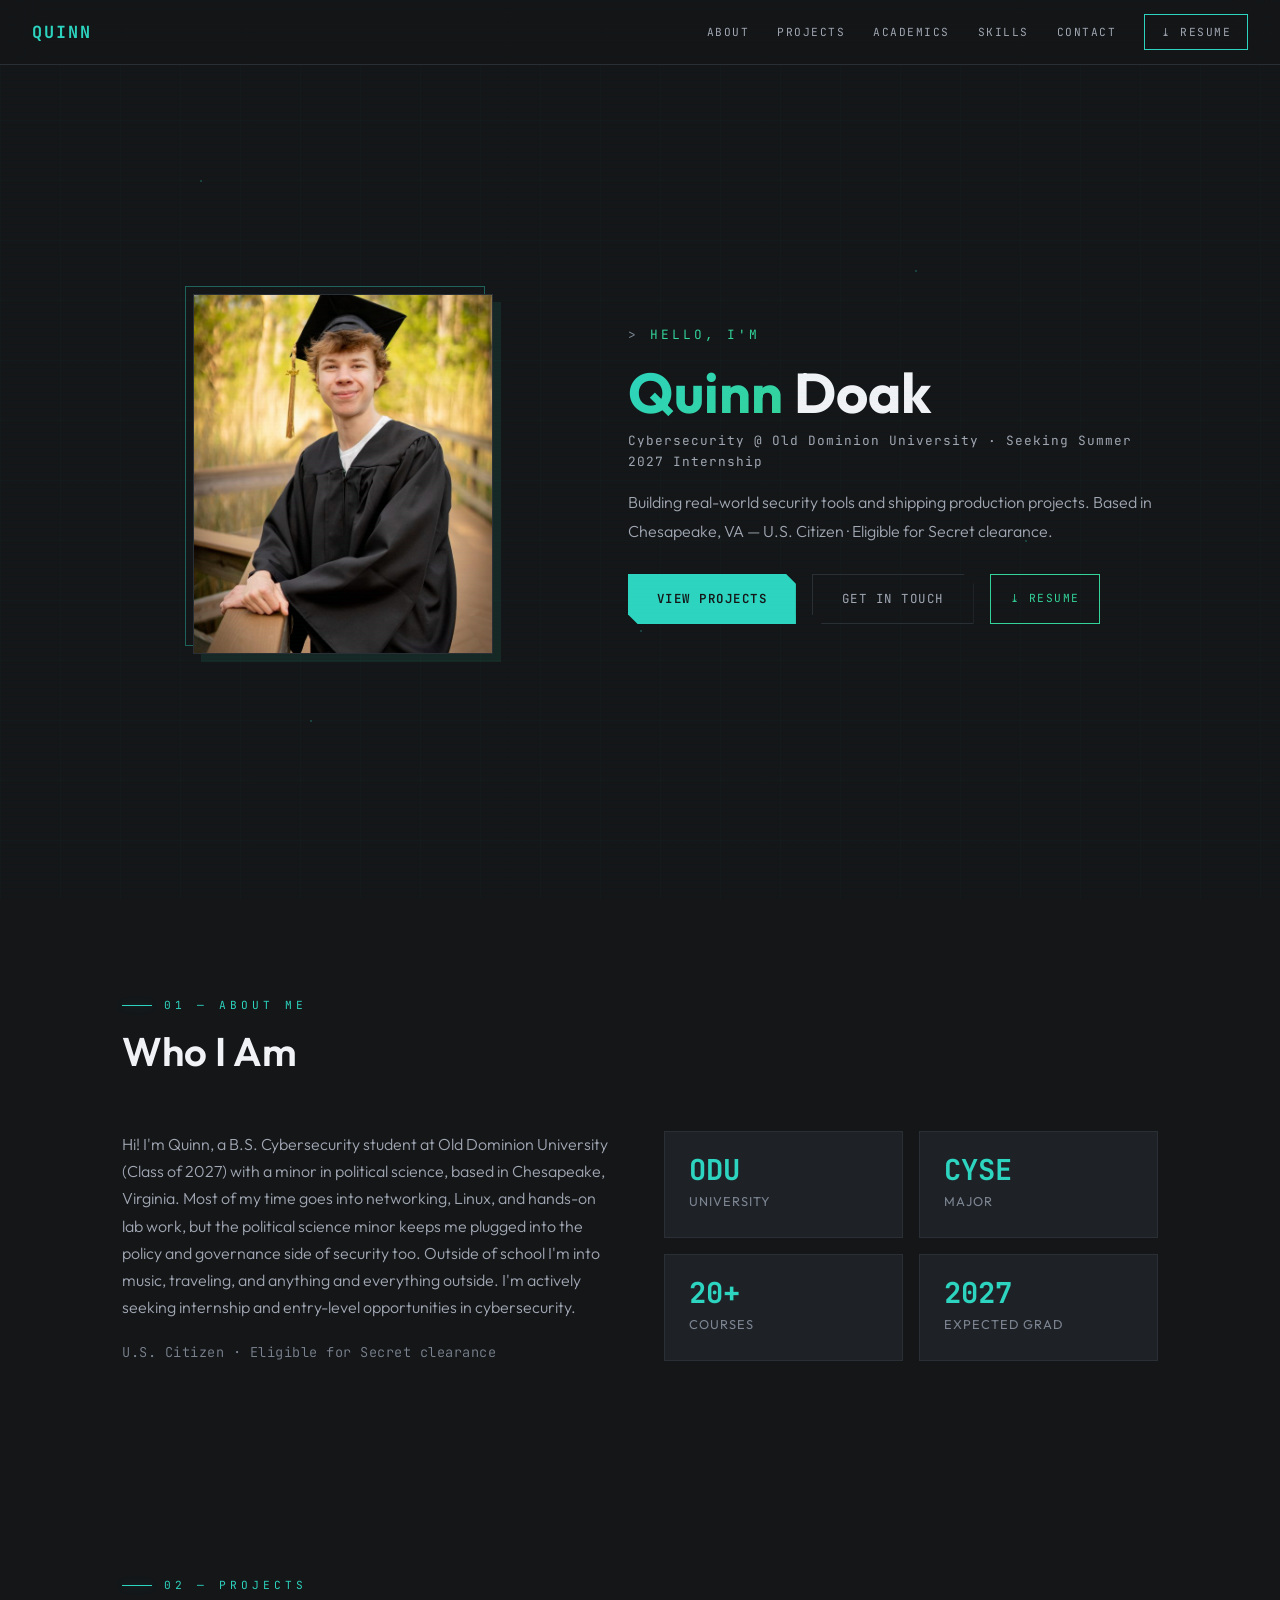
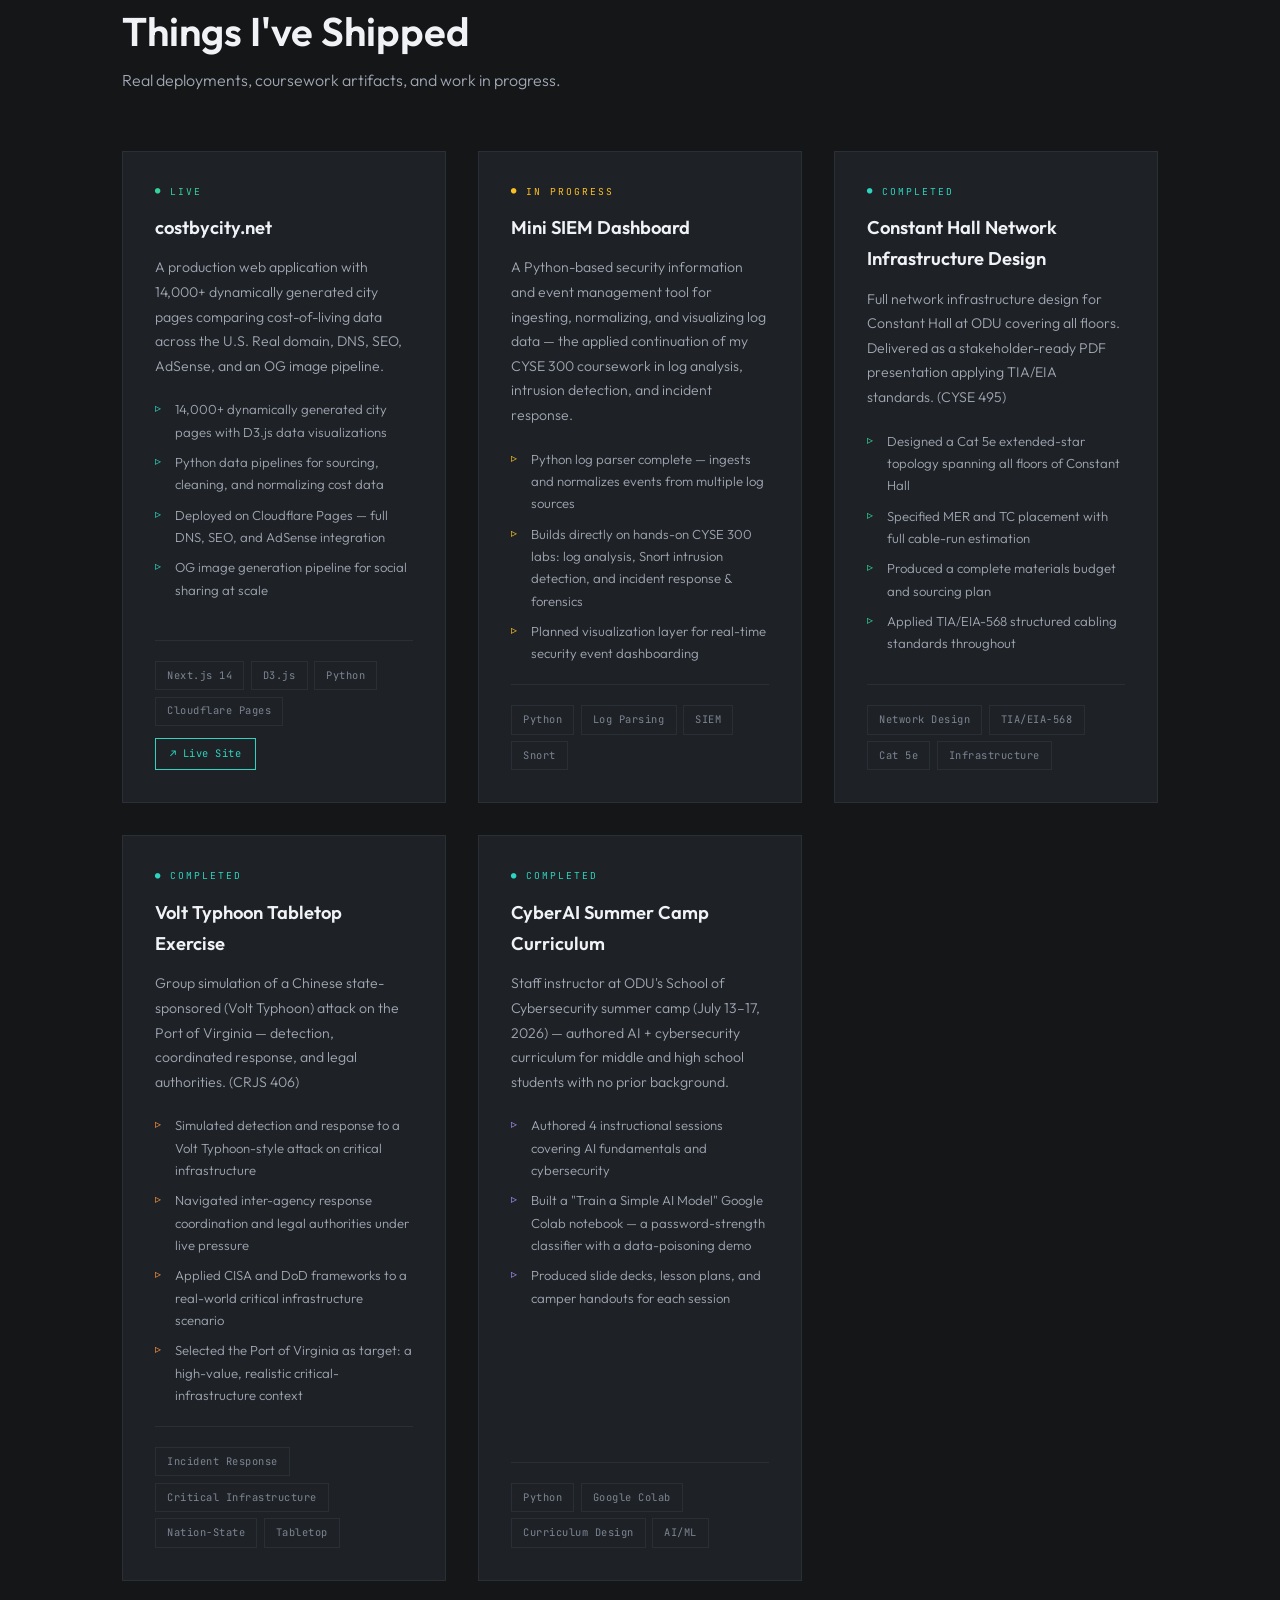
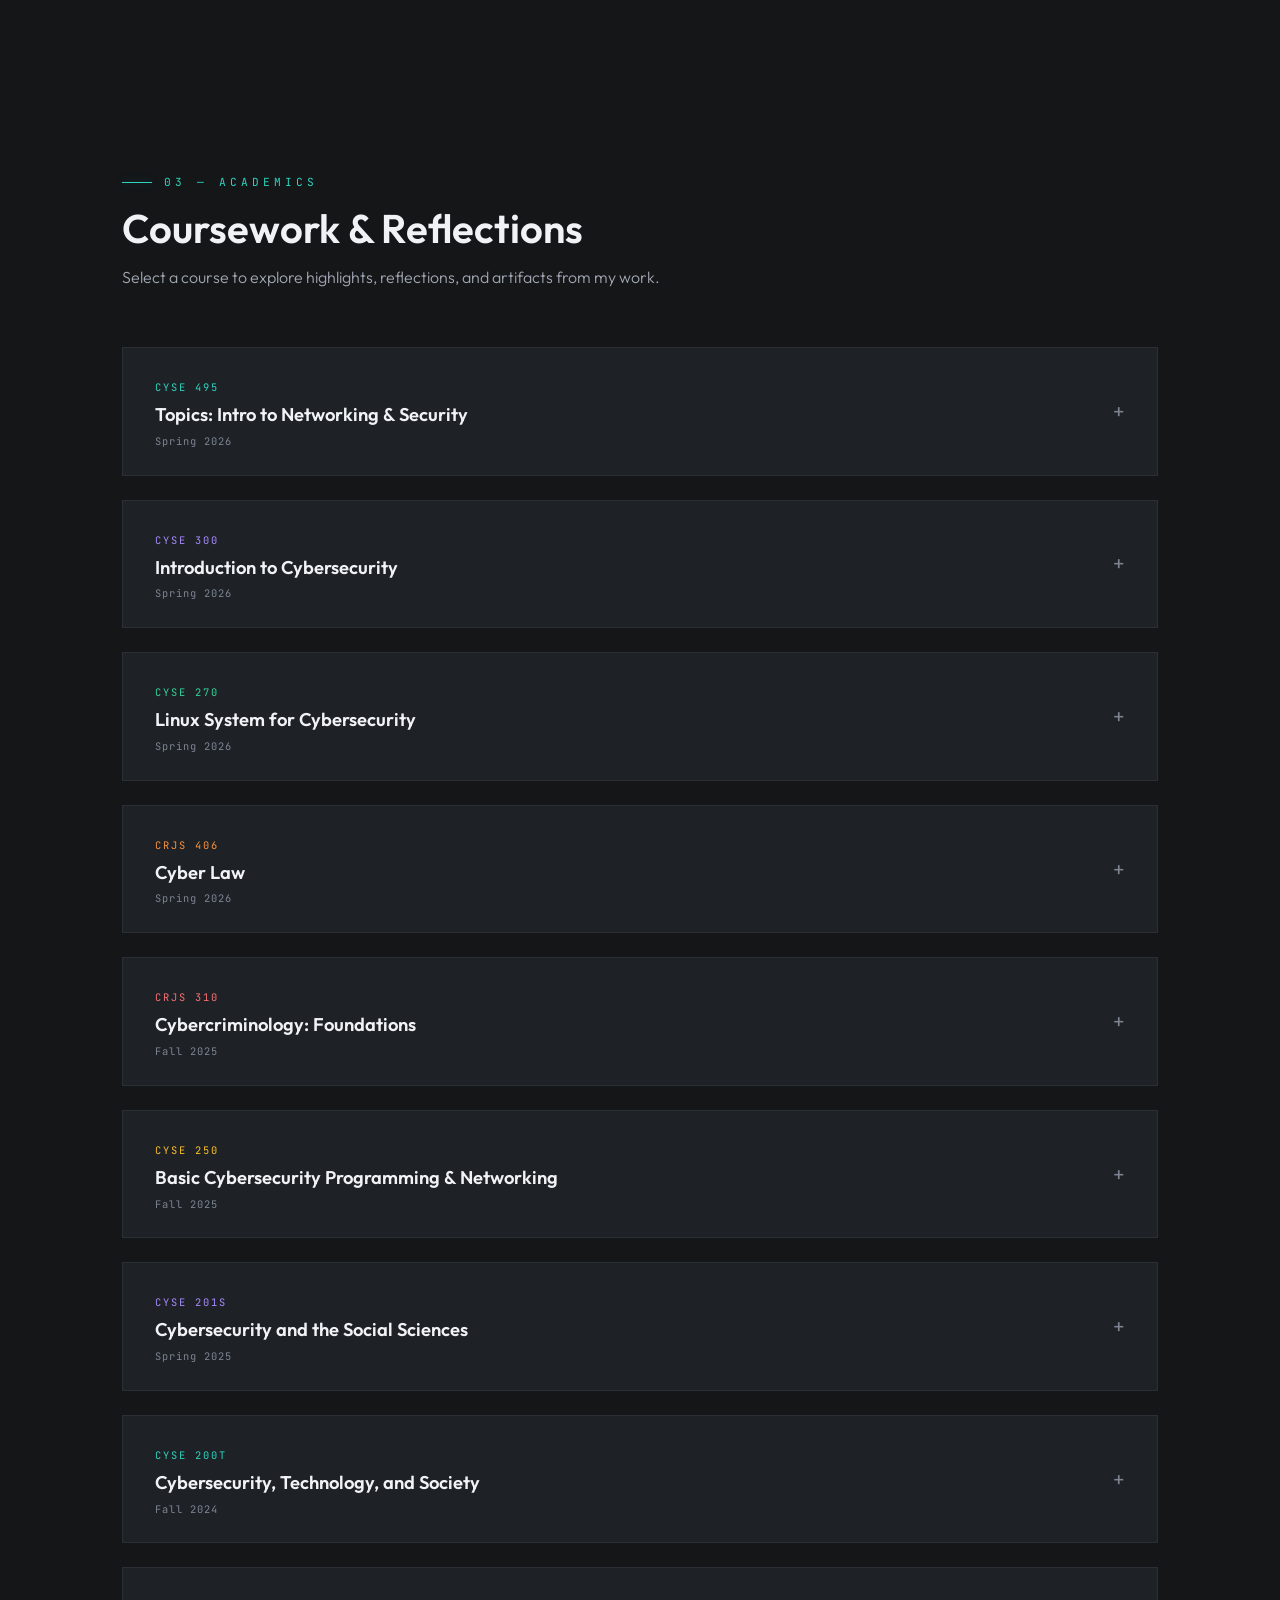
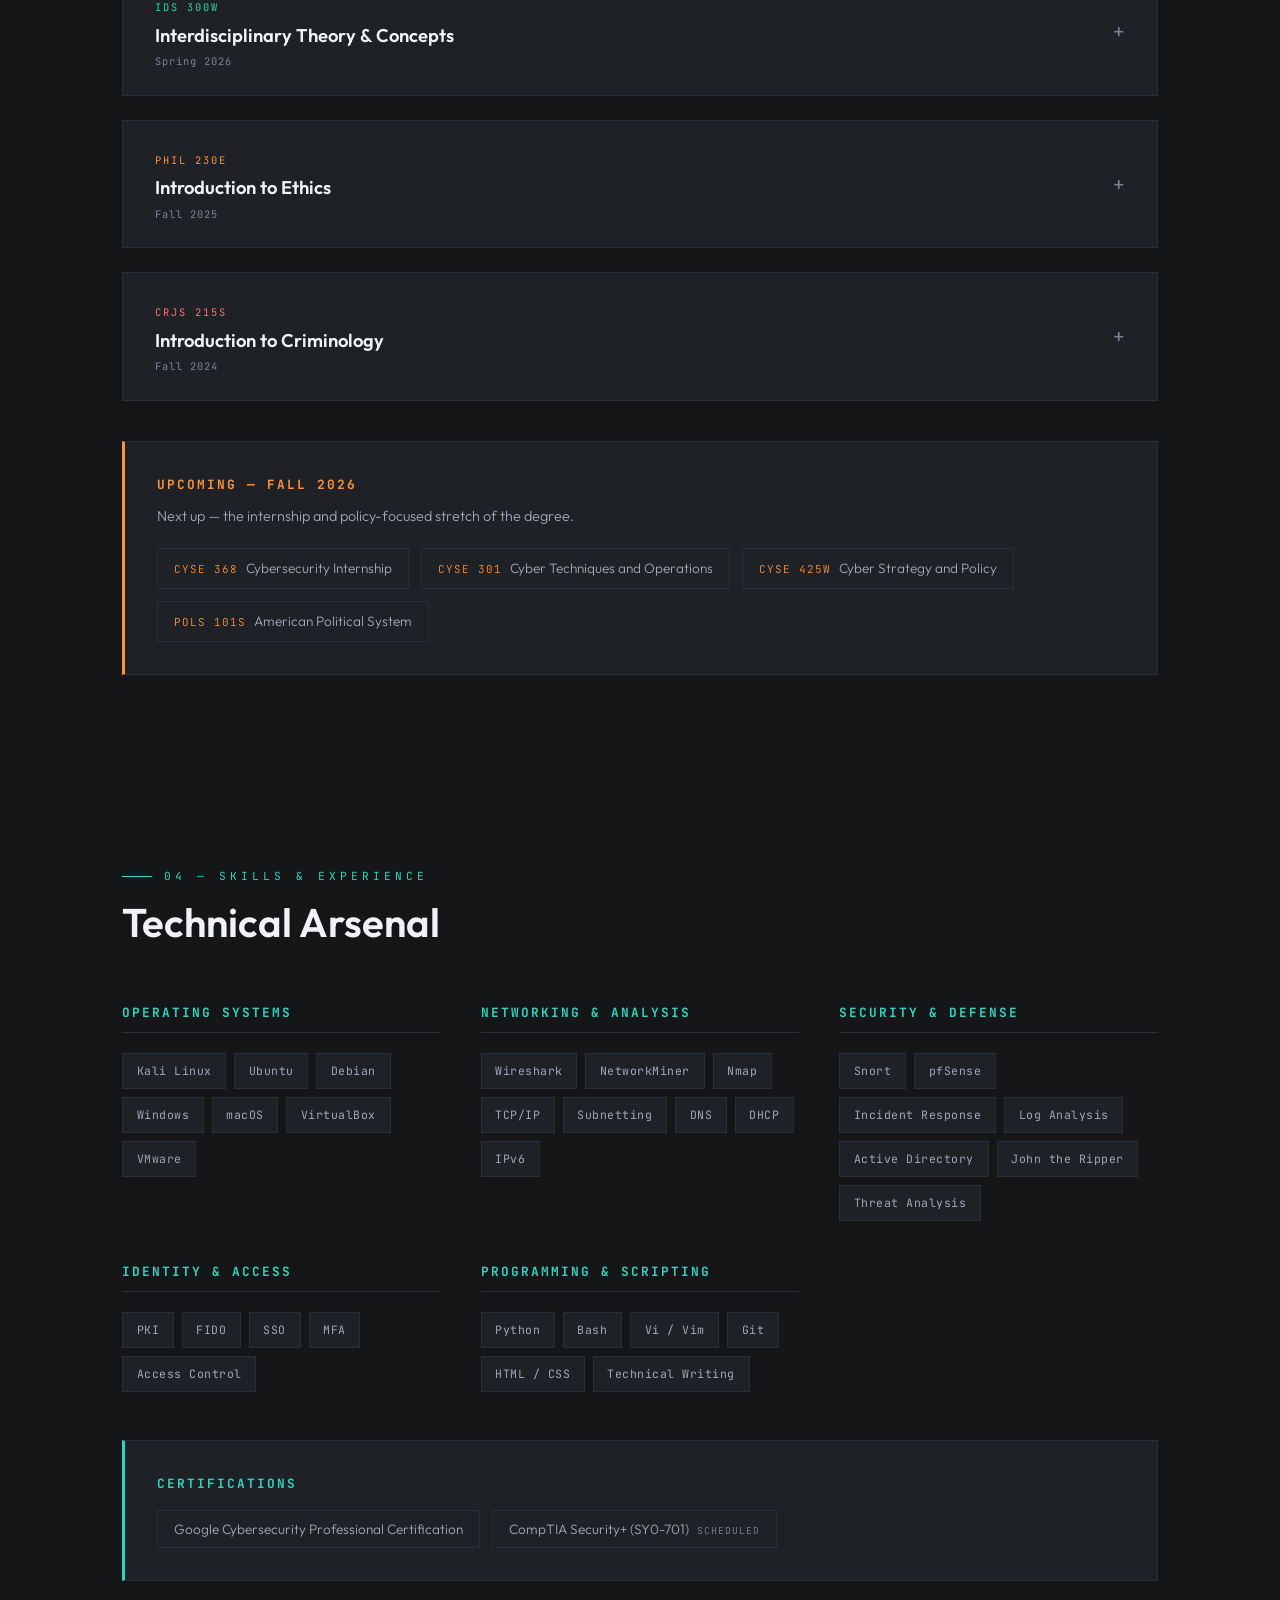
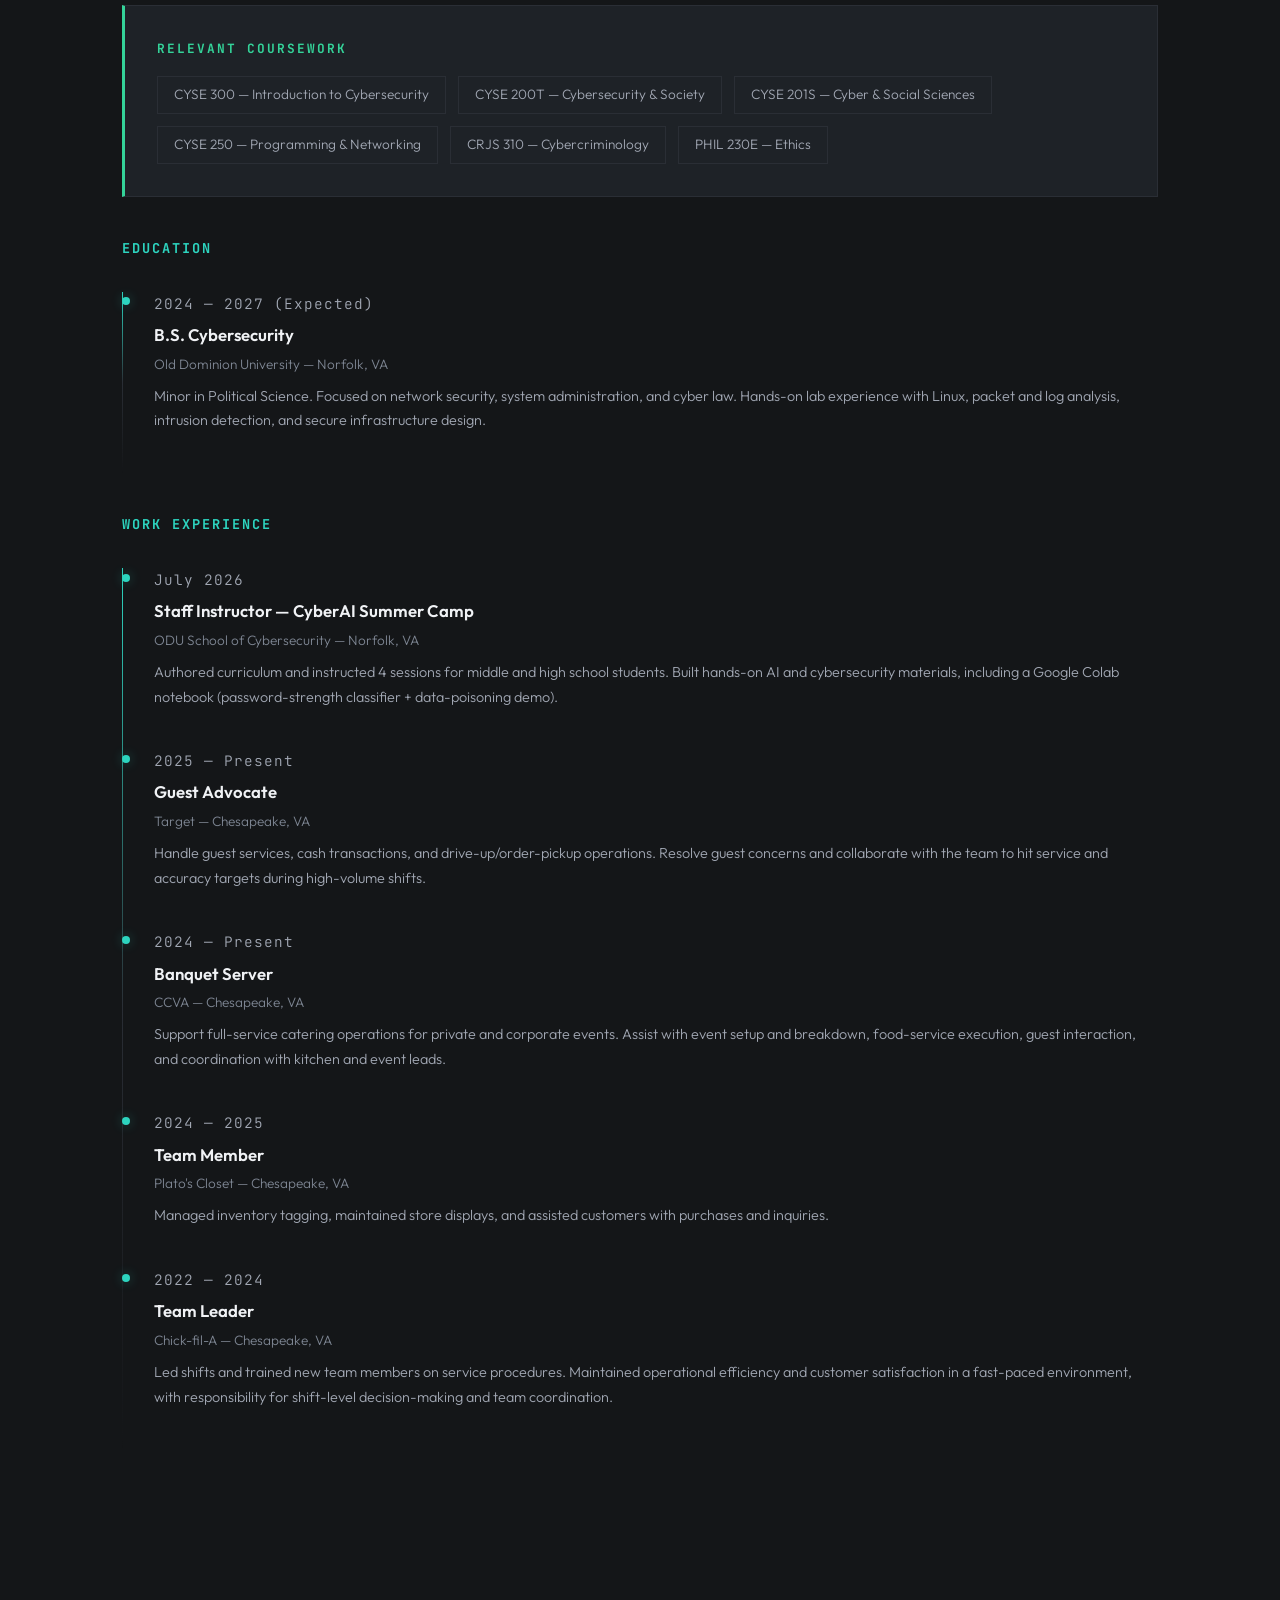
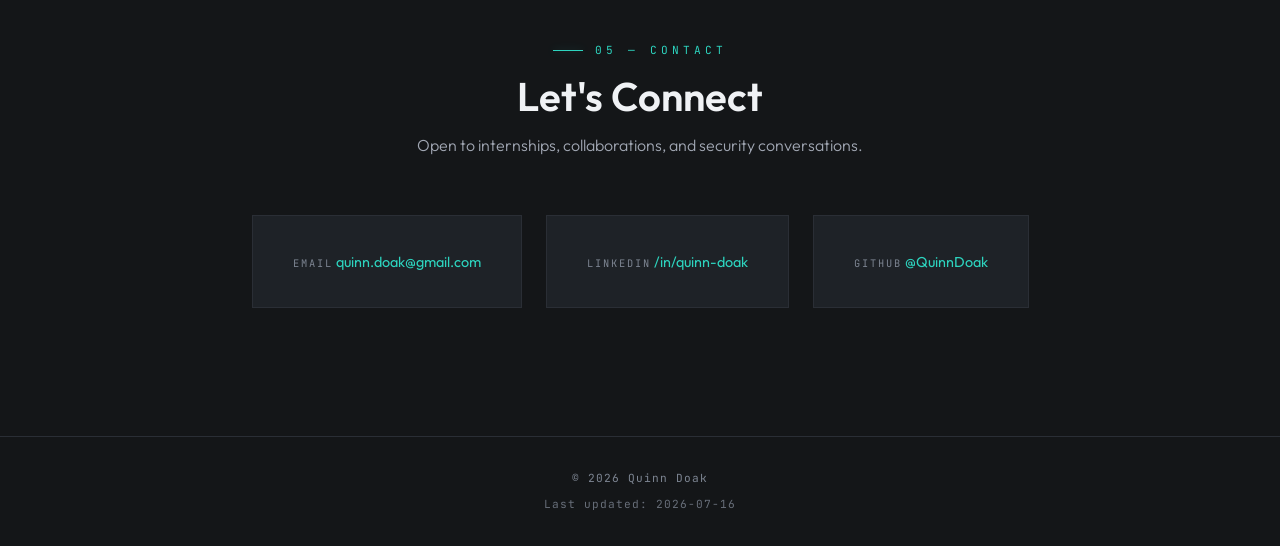
==== index.html @ b2522e1b "Revamp: data-driven restructure, accessibility, content accuracy, SEO Rebuild the single 1,631-line " ====
<!DOCTYPE html>
<html lang="en">
<head>
<meta charset="UTF-8">
<meta name="viewport" content="width=device-width, initial-scale=1.0">
<title>Quinn Doak — Cybersecurity ePortfolio</title>
<meta name="description" content="Quinn Doak — Cybersecurity student at Old Dominion University. Shipping real projects, building security tools. U.S. Citizen, eligible for Secret clearance. Seeking a Summer 2027 internship.">
<meta name="author" content="Quinn Doak">
<meta name="theme-color" content="#141618">
<link rel="canonical" href="https://quinndoak.dev/">

<!-- Open Graph -->
<meta property="og:type" content="website">
<meta property="og:url" content="https://quinndoak.dev/">
<meta property="og:title" content="Quinn Doak — Cybersecurity ePortfolio">
<meta property="og:description" content="Cybersecurity student at Old Dominion University. Shipping real projects, building security tools. Seeking a Summer 2027 internship.">
<meta property="og:image" content="https://quinndoak.dev/og-image.png">
<meta property="og:image:width" content="1200">
<meta property="og:image:height" content="630">
<meta property="og:image:alt" content="Quinn Doak — Cybersecurity @ Old Dominion University">

<!-- Twitter -->
<meta name="twitter:card" content="summary_large_image">
<meta name="twitter:title" content="Quinn Doak — Cybersecurity ePortfolio">
<meta name="twitter:description" content="Cybersecurity student at Old Dominion University. Shipping real projects, building security tools. Seeking a Summer 2027 internship.">
<meta name="twitter:image" content="https://quinndoak.dev/og-image.png">

<!-- Icons -->
<link rel="icon" href="assets/favicon.svg" type="image/svg+xml">
<link rel="icon" href="assets/favicon-32.png" sizes="32x32" type="image/png">
<link rel="apple-touch-icon" href="assets/apple-touch-icon.png">

<!-- Fonts -->
<link rel="preconnect" href="https://fonts.googleapis.com">
<link rel="preconnect" href="https://fonts.gstatic.com" crossorigin>
<link href="https://fonts.googleapis.com/css2?family=JetBrains+Mono:wght@300;400;500;700&family=Outfit:wght@300;400;500;600;700&display=swap" rel="stylesheet">

<link rel="stylesheet" href="assets/css/styles.css">

<script type="application/ld+json">
{
  "@context": "https://schema.org",
  "@type": "Person",
  "name": "Quinn Doak",
  "url": "https://quinndoak.dev/",
  "jobTitle": "Cybersecurity Student",
  "alumniOf": { "@type": "CollegeOrUniversity", "name": "Old Dominion University" },
  "address": { "@type": "PostalAddress", "addressLocality": "Chesapeake", "addressRegion": "VA", "addressCountry": "US" },
  "sameAs": [
    "https://www.linkedin.com/in/quinn-doak-a37681281/",
    "https://github.com/QuinnDoak"
  ],
  "knowsAbout": [
    "Cybersecurity", "Network Security", "Linux", "Incident Response",
    "Log Analysis", "Intrusion Detection", "Packet Analysis", "Cyber Law"
  ]
}
</script>
</head>
<body>

<a class="skip-link" href="#main">Skip to content</a>

<nav>
  <a href="#top" class="nav-logo">QUINN</a>
  <div class="nav-links">
    <a href="#about">About</a>
    <a href="#projects">Projects</a>
    <a href="#academics">Academics</a>
    <a href="#skills">Skills</a>
    <a href="#contact">Contact</a>
    <a href="resume.pdf" class="nav-resume" download>&#x2913; Resume</a>
  </div>
</nav>

<noscript>
  <div class="noscript-banner" id="noscript-fallback">
    <strong>Quinn Doak — Cybersecurity @ Old Dominion University.</strong>
    This site renders its content with JavaScript. With it disabled, you can still
    view my <a href="resume.pdf">résumé (PDF)</a>, email me at
    <a href="mailto:quinn.doak@gmail.com">quinn.doak@gmail.com</a>, or find me on
    <a href="https://www.linkedin.com/in/quinn-doak-a37681281/">LinkedIn</a> and
    <a href="https://github.com/QuinnDoak">GitHub</a>.
  </div>
</noscript>

<main id="main">

  <section class="hero" id="top" aria-label="Introduction">
    <div class="hero-particle"></div>
    <div class="hero-particle"></div>
    <div class="hero-particle"></div>
    <div class="hero-particle"></div>
    <div class="hero-particle"></div>
    <div class="hero-grid" id="hero-grid"></div>
  </section>

  <section id="about">
    <div class="section-header fade-in">
      <p class="section-label">01 — About Me</p>
      <h2 class="section-title">Who I Am</h2>
    </div>
    <div class="about-grid fade-in" id="about-grid"></div>
  </section>

  <section id="projects">
    <div class="section-header fade-in">
      <p class="section-label">02 — Projects</p>
      <h2 class="section-title">Things I've Shipped</h2>
      <p class="section-subtitle">Real deployments, coursework artifacts, and work in progress.</p>
    </div>
    <div class="projects-grid fade-in" id="projects-grid"></div>
  </section>

  <section id="academics">
    <div class="section-header fade-in">
      <p class="section-label">03 — Academics</p>
      <h2 class="section-title">Coursework &amp; Reflections</h2>
      <p class="section-subtitle">Select a course to explore highlights, reflections, and artifacts from my work.</p>
    </div>
    <div class="course-grid fade-in" id="course-grid"></div>
    <div id="upcoming-root"></div>
  </section>

  <section id="skills">
    <div class="section-header fade-in">
      <p class="section-label">04 — Skills &amp; Experience</p>
      <h2 class="section-title">Technical Arsenal</h2>
    </div>
    <div class="skills-container fade-in" id="skills-container"></div>
    <div class="certifications fade-in" id="certs-root"></div>
    <div class="certifications coursework fade-in" id="coursework-root"></div>
    <div class="fade-in" id="experience-root"></div>
  </section>

  <section id="contact" class="contact-section">
    <div class="section-header fade-in" style="text-align: center;">
      <p class="section-label" style="justify-content: center;">05 — Contact</p>
      <h2 class="section-title">Let's Connect</h2>
      <p class="section-subtitle">Open to internships, collaborations, and security conversations.</p>
    </div>
    <div class="contact-grid fade-in" id="contact-grid"></div>
  </section>

</main>

<footer id="site-footer"></footer>

<script src="assets/js/main.js"></script>
</body>
</html>
---- assets/css/styles.css ----
:root {
  --bg-primary: #141618;
  --bg-secondary: #1a1d21;
  --bg-card: #1e2227;
  --border: #2a2e35;
  --border-glow: #2dd4bf22;
  --accent: #2dd4bf;
  --accent-dim: #2dd4bf55;
  --accent-green: #34d399;
  --accent-orange: #fb923c;
  --accent-purple: #a78bfa;
  --accent-red: #f87171;
  --accent-yellow: #fbbf24;
  --text-primary: #f0f2f5;
  --text-secondary: #a1a7b3;
  /* Lightened from #5c6370 (3.00:1, fails AA) to #7d8592 (~4.6:1) for body-text contrast. */
  --text-muted: #7d8592;
}

* { margin: 0; padding: 0; box-sizing: border-box; }

html {
  scroll-behavior: smooth;
  scrollbar-width: thin;
  scrollbar-color: var(--accent-dim) var(--bg-primary);
}

body {
  font-family: 'Outfit', sans-serif;
  background: var(--bg-primary);
  color: var(--text-primary);
  line-height: 1.7;
  overflow-x: hidden;
}

body::before {
  content: '';
  position: fixed;
  inset: 0;
  background: repeating-linear-gradient(0deg, transparent, transparent 2px, rgba(45,212,191,0.006) 2px, rgba(45,212,191,0.006) 4px);
  pointer-events: none;
  z-index: 9999;
}

body::after {
  content: '';
  position: fixed;
  inset: 0;
  background-image:
    linear-gradient(rgba(45,212,191,0.02) 1px, transparent 1px),
    linear-gradient(90deg, rgba(45,212,191,0.02) 1px, transparent 1px);
  background-size: 60px 60px;
  pointer-events: none;
  z-index: -1;
}

/* FOCUS — visible focus ring on every interactive element (never remove) */
:focus-visible {
  outline: 2px solid var(--accent);
  outline-offset: 2px;
}

/* SKIP LINK */
.skip-link {
  position: absolute;
  left: 1rem;
  top: -4rem;
  z-index: 2000;
  padding: 0.75rem 1.25rem;
  background: var(--accent);
  color: var(--bg-primary);
  font-family: 'JetBrains Mono', monospace;
  font-size: 0.72rem;
  letter-spacing: 1.5px;
  text-transform: uppercase;
  text-decoration: none;
  transition: top 0.2s;
}

.skip-link:focus { top: 1rem; }

/* NAV */
nav {
  position: fixed;
  top: 0; left: 0; right: 0;
  z-index: 1000;
  padding: 0.9rem 2rem;
  display: flex;
  justify-content: space-between;
  align-items: center;
  background: rgba(20, 22, 24, 0.9);
  backdrop-filter: blur(20px);
  border-bottom: 1px solid var(--border);
}

.nav-logo {
  font-family: 'JetBrains Mono', monospace;
  font-size: 1.05rem;
  font-weight: 700;
  color: var(--accent);
  letter-spacing: 2px;
  text-decoration: none;
}

.nav-links { display: flex; gap: 1.75rem; align-items: center; }

.nav-links a {
  font-family: 'JetBrains Mono', monospace;
  font-size: 0.7rem;
  letter-spacing: 1.5px;
  text-transform: uppercase;
  color: var(--text-secondary);
  text-decoration: none;
  transition: color 0.3s, text-shadow 0.3s;
  position: relative;
}

.nav-links a:hover,
.nav-links a.active {
  color: var(--accent);
  text-shadow: 0 0 20px var(--accent-dim);
}

.nav-links a::after {
  content: '';
  position: absolute;
  bottom: -4px; left: 0;
  width: 0; height: 1px;
  background: var(--accent);
  transition: width 0.3s;
  box-shadow: 0 0 6px var(--accent-dim);
}

.nav-links a:hover::after,
.nav-links a.active::after { width: 100%; }

.nav-resume {
  font-family: 'JetBrains Mono', monospace;
  font-size: 0.65rem;
  letter-spacing: 1.5px;
  text-transform: uppercase;
  padding: 0.45rem 1rem;
  background: transparent;
  border: 1px solid var(--accent);
  color: var(--accent);
  text-decoration: none;
  transition: all 0.3s;
}

.nav-resume::after { display: none !important; }

.nav-resume:hover {
  background: var(--accent);
  color: var(--bg-primary);
  box-shadow: 0 0 20px var(--accent-dim);
}

.nav-resume.active { color: var(--accent); }

/* HERO */
.hero {
  min-height: 100vh;
  display: flex;
  align-items: center;
  justify-content: center;
  padding: 7rem 2rem 4rem;
  position: relative;
  max-width: 1100px;
  margin: 0 auto;
}

.hero-grid {
  display: grid;
  grid-template-columns: 1fr 1.2fr;
  gap: 4rem;
  align-items: center;
  width: 100%;
}

.hero-photo-col {
  display: flex;
  justify-content: center;
  opacity: 0;
  animation: fadeUp 0.8s ease-out 0.2s forwards;
}

.hero-photo-wrapper {
  position: relative;
  width: 300px;
  height: 360px;
}

.hero-photo-wrapper::before {
  content: '';
  position: absolute;
  top: -8px; left: -8px; right: 8px; bottom: 8px;
  border: 1px solid var(--accent);
  opacity: 0.4;
}

.hero-photo-wrapper::after {
  content: '';
  position: absolute;
  top: 8px; left: 8px; right: -8px; bottom: -8px;
  background: linear-gradient(135deg, var(--accent), var(--accent-green));
  opacity: 0.1;
}

.hero-photo {
  position: relative;
  z-index: 1;
  width: 100%;
  height: 100%;
  object-fit: cover;
  display: block;
  border: 1px solid var(--border);
}

.hero-text-col { opacity: 0; animation: fadeUp 0.8s ease-out 0.4s forwards; }

.hero-greeting {
  font-family: 'JetBrains Mono', monospace;
  font-size: 0.8rem;
  color: var(--accent-green);
  letter-spacing: 3px;
  text-transform: uppercase;
  margin-bottom: 1rem;
}

.hero-greeting::before { content: '> '; color: var(--text-muted); }

.hero-name {
  font-size: clamp(2.2rem, 5vw, 3.5rem);
  font-weight: 700;
  line-height: 1.1;
  margin-bottom: 0.5rem;
}

.hero-name .highlight {
  background: linear-gradient(135deg, var(--accent), var(--accent-green));
  -webkit-background-clip: text;
  -webkit-text-fill-color: transparent;
  background-clip: text;
}

.hero-title {
  font-family: 'JetBrains Mono', monospace;
  font-size: 0.8rem;
  color: var(--text-secondary);
  letter-spacing: 1px;
  margin-bottom: 1rem;
  line-height: 1.6;
}

.hero-bio {
  font-size: 1.0rem;
  color: var(--text-secondary);
  font-weight: 300;
  line-height: 1.8;
  margin-bottom: 1.75rem;
}

.hero-actions { display: flex; gap: 1rem; flex-wrap: wrap; }

.hero-particle {
  position: absolute;
  width: 2px; height: 2px;
  background: var(--accent);
  border-radius: 50%;
  opacity: 0.3;
  animation: float 6s infinite ease-in-out;
}

.hero-particle:nth-child(1) { top: 20%; left: 10%; animation-delay: 0s; }
.hero-particle:nth-child(2) { top: 60%; left: 85%; animation-delay: 1s; }
.hero-particle:nth-child(3) { top: 80%; left: 20%; animation-delay: 2s; }
.hero-particle:nth-child(4) { top: 30%; left: 75%; animation-delay: 3s; }
.hero-particle:nth-child(5) { top: 70%; left: 50%; animation-delay: 4s; }

/* BUTTONS */
.btn {
  font-family: 'JetBrains Mono', monospace;
  font-size: 0.78rem;
  letter-spacing: 1.5px;
  text-transform: uppercase;
  padding: 0.85rem 1.8rem;
  border: none;
  cursor: pointer;
  text-decoration: none;
  transition: all 0.3s;
  display: inline-flex;
  align-items: center;
  gap: 0.5rem;
}

.btn-primary {
  background: var(--accent);
  color: var(--bg-primary);
  font-weight: 600;
  clip-path: polygon(0 0, calc(100% - 10px) 0, 100% 10px, 100% 100%, 10px 100%, 0 calc(100% - 10px));
}

.btn-primary:hover { box-shadow: 0 0 30px var(--accent-dim); transform: translateY(-2px); }

.btn-outline {
  background: transparent;
  color: var(--text-secondary);
  border: 1px solid var(--border);
  clip-path: polygon(0 0, calc(100% - 10px) 0, 100% 10px, 100% 100%, 10px 100%, 0 calc(100% - 10px));
}

.btn-outline:hover { border-color: var(--accent); color: var(--accent); }

.btn-download {
  background: transparent;
  color: var(--accent-green);
  border: 1px solid var(--accent-green);
  font-size: 0.7rem;
  padding: 0.6rem 1.2rem;
}

.btn-download:hover {
  background: var(--accent-green);
  color: var(--bg-primary);
  box-shadow: 0 0 20px rgba(52,211,153,0.3);
}

/* SECTIONS */
section { padding: 6rem 2rem; max-width: 1100px; margin: 0 auto; }
.section-header { margin-bottom: 3.5rem; }

.section-label {
  font-family: 'JetBrains Mono', monospace;
  font-size: 0.7rem;
  letter-spacing: 4px;
  text-transform: uppercase;
  color: var(--accent);
  margin-bottom: 0.75rem;
  display: flex;
  align-items: center;
  gap: 0.75rem;
}

.section-label::before {
  content: '';
  width: 30px; height: 1px;
  background: var(--accent);
  box-shadow: 0 0 8px var(--accent-dim);
}

.section-title {
  font-size: clamp(1.8rem, 4vw, 2.5rem);
  font-weight: 600;
  line-height: 1.2;
}

.section-subtitle {
  color: var(--text-secondary);
  font-weight: 300;
  margin-top: 0.75rem;
  font-size: 1rem;
}

/* ABOUT */
.about-grid { display: grid; grid-template-columns: 1fr 1fr; gap: 3rem; align-items: start; }
.about-text p { color: var(--text-secondary); margin-bottom: 1.25rem; font-weight: 300; }
.about-text p.about-note {
  font-size: 0.85rem;
  color: var(--text-muted);
  font-family: 'JetBrains Mono', monospace;
  letter-spacing: 0.5px;
}
.about-stats { display: grid; grid-template-columns: 1fr 1fr; gap: 1rem; }

.stat-card {
  background: var(--bg-card);
  border: 1px solid var(--border);
  padding: 1.5rem;
  position: relative;
  overflow: hidden;
  transition: border-color 0.3s, transform 0.3s;
}

.stat-card:hover { border-color: var(--accent); transform: translateY(-3px); }

.stat-card::before {
  content: '';
  position: absolute;
  top: 0; left: 0;
  width: 3px; height: 100%;
  background: var(--accent);
  opacity: 0;
  transition: opacity 0.3s;
}

.stat-card:hover::before { opacity: 1; }

.stat-number {
  font-family: 'JetBrains Mono', monospace;
  font-size: 1.8rem;
  font-weight: 700;
  color: var(--accent);
  line-height: 1;
  margin-bottom: 0.4rem;
}

.stat-label { font-size: 0.8rem; color: var(--text-muted); text-transform: uppercase; letter-spacing: 1px; }

/* PROJECTS */
.projects-grid {
  display: grid;
  grid-template-columns: repeat(auto-fit, minmax(320px, 1fr));
  gap: 2rem;
}

.project-card {
  background: var(--bg-card);
  border: 1px solid var(--border);
  padding: 2rem;
  position: relative;
  overflow: hidden;
  transition: all 0.4s;
  display: flex;
  flex-direction: column;
}

.project-card:hover {
  border-color: var(--accent);
  box-shadow: 0 8px 25px rgba(0,0,0,0.3), 0 0 15px var(--border-glow);
  transform: translateY(-3px);
}

.project-card::before {
  content: '';
  position: absolute;
  top: 0; left: 0;
  width: 100%; height: 3px;
  background: var(--accent);
  opacity: 0;
  transition: opacity 0.3s;
}

.project-card:hover::before { opacity: 1; }

.project-card.accent-green::before { background: var(--accent-green); }
.project-card.accent-orange::before { background: var(--accent-orange); }
.project-card.accent-purple::before { background: var(--accent-purple); }
.project-card.accent-yellow::before { background: var(--accent-yellow); }

.project-card:hover.accent-green { border-color: var(--accent-green); }
.project-card:hover.accent-orange { border-color: var(--accent-orange); }
.project-card:hover.accent-purple { border-color: var(--accent-purple); }
.project-card:hover.accent-yellow { border-color: var(--accent-yellow); }

.project-status {
  font-family: 'JetBrains Mono', monospace;
  font-size: 0.6rem;
  letter-spacing: 2px;
  text-transform: uppercase;
  margin-bottom: 0.75rem;
  display: flex;
  align-items: center;
  gap: 0.5rem;
}

.project-status::before { content: '●'; font-size: 0.55rem; }

.project-status.live { color: var(--accent-green); }
.project-status.completed { color: var(--accent); }
.project-status.wip { color: var(--accent-yellow); }
.project-status.upcoming { color: var(--accent-orange); }

.project-name {
  font-size: 1.15rem;
  font-weight: 600;
  margin-bottom: 0.75rem;
}

.project-desc {
  color: var(--text-secondary);
  font-size: 0.88rem;
  font-weight: 300;
  line-height: 1.75;
  margin-bottom: 1.25rem;
}

.project-highlights {
  list-style: none;
  display: flex;
  flex-direction: column;
  gap: 0.5rem;
  margin-bottom: 1.25rem;
  flex: 1;
}

.project-highlights li {
  font-size: 0.82rem;
  color: var(--text-secondary);
  padding-left: 1.25rem;
  position: relative;
  font-weight: 300;
}

.project-highlights li::before {
  content: '\25B9';
  position: absolute;
  left: 0;
  color: var(--accent);
  font-size: 0.75rem;
}

.project-card.accent-green .project-highlights li::before { color: var(--accent-green); }
.project-card.accent-orange .project-highlights li::before { color: var(--accent-orange); }
.project-card.accent-purple .project-highlights li::before { color: var(--accent-purple); }
.project-card.accent-yellow .project-highlights li::before { color: var(--accent-yellow); }

.project-footer {
  display: flex;
  align-items: center;
  justify-content: space-between;
  flex-wrap: wrap;
  gap: 0.75rem;
  margin-top: auto;
  padding-top: 1.25rem;
  border-top: 1px solid var(--border);
}

.project-stack { display: flex; flex-wrap: wrap; gap: 0.4rem; }

.project-link {
  display: inline-flex;
  align-items: center;
  gap: 0.4rem;
  font-family: 'JetBrains Mono', monospace;
  font-size: 0.65rem;
  letter-spacing: 0.5px;
  padding: 0.4rem 0.85rem;
  background: transparent;
  border: 1px solid var(--accent);
  color: var(--accent);
  text-decoration: none;
  transition: all 0.3s;
  white-space: nowrap;
}

.project-link:hover {
  background: var(--accent);
  color: var(--bg-primary);
  box-shadow: 0 0 15px var(--accent-dim);
}

/* ACADEMICS */
.course-grid { display: flex; flex-direction: column; gap: 1.5rem; }

.course-card {
  background: var(--bg-card);
  border: 1px solid var(--border);
  overflow: hidden;
  transition: border-color 0.4s, box-shadow 0.4s;
  position: relative;
}

.course-card:hover {
  border-color: var(--accent);
  box-shadow: 0 8px 25px rgba(0,0,0,0.3), 0 0 15px var(--border-glow);
}

.course-card::before {
  content: '';
  position: absolute;
  top: 0; left: 0;
  width: 4px; height: 100%;
  background: var(--accent);
  opacity: 0;
  transition: opacity 0.3s;
}

.course-card:hover::before, .course-card.open::before { opacity: 1; }

.course-card.accent-green::before { background: var(--accent-green); }
.course-card.accent-orange::before { background: var(--accent-orange); }
.course-card.accent-purple::before { background: var(--accent-purple); }
.course-card.accent-red::before { background: var(--accent-red); }
.course-card.accent-yellow::before { background: var(--accent-yellow); }

.course-heading { margin: 0; font-size: inherit; font-weight: inherit; }

/* Accordion trigger is a real button */
.course-header {
  width: 100%;
  background: none;
  border: none;
  color: inherit;
  font: inherit;
  text-align: left;
  cursor: pointer;
  display: flex;
  align-items: center;
  justify-content: space-between;
  padding: 1.5rem 2rem;
  gap: 1.5rem;
}

.course-header-left { display: flex; align-items: center; gap: 1.25rem; flex: 1; }
.course-info { flex: 1; }

.course-code {
  font-family: 'JetBrains Mono', monospace;
  font-size: 0.65rem;
  letter-spacing: 2px;
  text-transform: uppercase;
  color: var(--accent);
  margin-bottom: 0.2rem;
}

.course-card.accent-green .course-code { color: var(--accent-green); }
.course-card.accent-orange .course-code { color: var(--accent-orange); }
.course-card.accent-purple .course-code { color: var(--accent-purple); }
.course-card.accent-red .course-code { color: var(--accent-red); }
.course-card.accent-yellow .course-code { color: var(--accent-yellow); }

.course-name { font-size: 1.15rem; font-weight: 600; display: block; }

.course-semester {
  font-family: 'JetBrains Mono', monospace;
  font-size: 0.65rem;
  color: var(--text-muted);
  letter-spacing: 1px;
  margin-top: 0.15rem;
  display: block;
}

.course-toggle {
  font-family: 'JetBrains Mono', monospace;
  font-size: 1.2rem;
  color: var(--text-muted);
  transition: transform 0.3s, color 0.3s;
  flex-shrink: 0;
}

.course-card.open .course-toggle { transform: rotate(45deg); color: var(--accent); }

.course-body {
  max-height: 0;
  overflow: hidden;
  visibility: hidden;
  transition: max-height 0.5s ease-out, padding 0.5s ease-out, visibility 0.5s;
  padding: 0 2rem;
}

.course-card.open .course-body { max-height: 1600px; visibility: visible; padding: 0 2rem 2rem; }

.course-desc {
  color: var(--text-secondary);
  font-size: 0.9rem;
  font-weight: 300;
  line-height: 1.7;
  margin-bottom: 1.25rem;
  padding-top: 0.75rem;
  border-top: 1px solid var(--border);
}

.course-highlights {
  list-style: none;
  display: flex;
  flex-direction: column;
  gap: 0.6rem;
  margin-bottom: 1.25rem;
}

.course-highlights li {
  font-size: 0.85rem;
  color: var(--text-secondary);
  padding-left: 1.25rem;
  position: relative;
  font-weight: 300;
}

.course-highlights li::before {
  content: '\25B9';
  position: absolute;
  left: 0;
  color: var(--accent);
  font-size: 0.75rem;
}

.course-card.accent-green .course-highlights li::before { color: var(--accent-green); }
.course-card.accent-orange .course-highlights li::before { color: var(--accent-orange); }
.course-card.accent-purple .course-highlights li::before { color: var(--accent-purple); }
.course-card.accent-red .course-highlights li::before { color: var(--accent-red); }
.course-card.accent-yellow .course-highlights li::before { color: var(--accent-yellow); }

.course-tags { display: flex; flex-wrap: wrap; gap: 0.5rem; }

.tag {
  font-family: 'JetBrains Mono', monospace;
  font-size: 0.65rem;
  padding: 0.3rem 0.7rem;
  border: 1px solid var(--border);
  color: var(--text-muted);
  letter-spacing: 0.5px;
  transition: all 0.3s;
}

.course-card:hover .tag, .course-card.open .tag {
  border-color: var(--accent-dim);
  color: var(--accent);
}

/* UPCOMING COURSES */
.upcoming-block {
  margin-top: 2.5rem;
  padding: 2rem;
  background: var(--bg-card);
  border: 1px solid var(--border);
  border-left: 3px solid var(--accent-orange);
}

.upcoming-block h3 {
  font-family: 'JetBrains Mono', monospace;
  font-size: 0.8rem;
  letter-spacing: 2px;
  text-transform: uppercase;
  color: var(--accent-orange);
  margin-bottom: 0.5rem;
}

.upcoming-note {
  color: var(--text-secondary);
  font-size: 0.9rem;
  font-weight: 300;
  margin-bottom: 1.25rem;
}

.upcoming-list { list-style: none; display: flex; flex-wrap: wrap; gap: 0.75rem; }

.upcoming-list li {
  font-size: 0.85rem;
  color: var(--text-secondary);
  padding: 0.5rem 1rem;
  border: 1px solid var(--border);
  font-weight: 300;
}

.upcoming-list li .u-code {
  font-family: 'JetBrains Mono', monospace;
  font-size: 0.68rem;
  color: var(--accent-orange);
  letter-spacing: 1px;
  margin-right: 0.5rem;
}

/* SKILLS */
.skills-container {
  display: grid;
  grid-template-columns: repeat(auto-fit, minmax(260px, 1fr));
  gap: 2.5rem;
}

.skill-category h3 {
  font-family: 'JetBrains Mono', monospace;
  font-size: 0.8rem;
  letter-spacing: 2px;
  text-transform: uppercase;
  color: var(--accent);
  margin-bottom: 1.25rem;
  padding-bottom: 0.5rem;
  border-bottom: 1px solid var(--border);
}

.skill-chips {
  display: flex;
  flex-wrap: wrap;
  gap: 0.5rem;
}

.skill-chip {
  font-family: 'JetBrains Mono', monospace;
  font-size: 0.72rem;
  letter-spacing: 0.5px;
  padding: 0.45rem 0.85rem;
  border: 1px solid var(--border);
  color: var(--text-secondary);
  background: var(--bg-card);
  transition: border-color 0.3s, color 0.3s, background 0.3s, transform 0.3s;
}

.skill-chip:hover {
  border-color: var(--accent);
  color: var(--accent);
  background: rgba(45,212,191,0.05);
  transform: translateY(-1px);
}

.certifications {
  margin-top: 3rem;
  padding: 2rem;
  background: var(--bg-card);
  border: 1px solid var(--border);
  border-left: 3px solid var(--accent);
}

.certifications.coursework { margin-top: 1.5rem; border-left-color: var(--accent-green); }

.certifications h3 {
  font-family: 'JetBrains Mono', monospace;
  font-size: 0.8rem;
  letter-spacing: 2px;
  text-transform: uppercase;
  color: var(--accent);
  margin-bottom: 1rem;
}

.certifications.coursework h3 { color: var(--accent-green); }

.cert-list { list-style: none; display: flex; flex-wrap: wrap; gap: 0.75rem; }

.cert-list li {
  font-size: 0.85rem;
  color: var(--text-secondary);
  padding: 0.4rem 1rem;
  border: 1px solid var(--border);
  font-weight: 300;
}

.cert-list li .cert-status {
  font-family: 'JetBrains Mono', monospace;
  font-size: 0.6rem;
  letter-spacing: 1px;
  text-transform: uppercase;
  color: var(--text-muted);
  margin-left: 0.5rem;
}

/* TIMELINE */
.subhead {
  color: var(--accent);
  margin-top: 2.5rem;
  margin-bottom: 1rem;
  font-family: 'JetBrains Mono', monospace;
  font-size: 0.85rem;
  letter-spacing: 2px;
  text-transform: uppercase;
  font-weight: 700;
}

.timeline { position: relative; padding-left: 2rem; margin-top: 2rem; }

.timeline::before {
  content: '';
  position: absolute;
  left: 0; top: 0; bottom: 0;
  width: 1px;
  background: linear-gradient(180deg, var(--accent), var(--border), transparent);
}

.timeline-item { position: relative; padding-bottom: 2.5rem; }

.timeline-item::before {
  content: '';
  position: absolute;
  left: -2rem; top: 0.35rem;
  width: 8px; height: 8px;
  background: var(--accent);
  border-radius: 50%;
  box-shadow: 0 0 12px var(--accent-dim);
}

.timeline-date {
  font-family: 'JetBrains Mono', monospace;
  font-size: 0.7rem;
  color: var(--accent);
  letter-spacing: 1px;
  margin-bottom: 0.3rem;
}

.timeline-item h4 { font-size: 1.05rem; font-weight: 600; margin-bottom: 0.2rem; }
.timeline-item .org { font-size: 0.85rem; color: var(--text-muted); margin-bottom: 0.5rem; }
.timeline-item p { color: var(--text-secondary); font-size: 0.9rem; font-weight: 300; }

/* CONTACT */
.contact-section { text-align: center; padding: 6rem 2rem 8rem; }

.contact-grid {
  display: flex;
  justify-content: center;
  gap: 1.5rem;
  flex-wrap: wrap;
  margin-top: 2.5rem;
}

.contact-card {
  background: var(--bg-card);
  border: 1px solid var(--border);
  padding: 2rem 2.5rem;
  text-decoration: none;
  color: var(--text-primary);
  transition: all 0.3s;
  min-width: 200px;
  text-align: center;
}

.contact-card:hover {
  border-color: var(--accent);
  transform: translateY(-3px);
  box-shadow: 0 10px 30px rgba(0,0,0,0.3);
}

.contact-card .label {
  font-family: 'JetBrains Mono', monospace;
  font-size: 0.65rem;
  text-transform: uppercase;
  letter-spacing: 2px;
  color: var(--text-muted);
  margin-bottom: 0.3rem;
}

.contact-card .value { font-size: 0.9rem; color: var(--accent); }

footer {
  text-align: center;
  padding: 2rem;
  border-top: 1px solid var(--border);
  font-family: 'JetBrains Mono', monospace;
  font-size: 0.7rem;
  color: var(--text-muted);
  letter-spacing: 1px;
}

footer .last-updated { display: block; margin-top: 0.4rem; opacity: 0.8; }

/* NOSCRIPT */
.noscript-banner {
  max-width: 700px;
  margin: 7rem auto 2rem;
  padding: 1.5rem 2rem;
  background: var(--bg-card);
  border: 1px solid var(--border);
  border-left: 3px solid var(--accent-orange);
  color: var(--text-secondary);
  font-weight: 300;
}

.noscript-banner a { color: var(--accent); }

/* ANIMATIONS */
@keyframes fadeUp {
  from { opacity: 0; transform: translateY(20px); }
  to { opacity: 1; transform: translateY(0); }
}

@keyframes float {
  0%, 100% { transform: translateY(0) scale(1); opacity: 0.3; }
  50% { transform: translateY(-20px) scale(1.5); opacity: 0.6; }
}

.fade-in {
  opacity: 0;
  transform: translateY(30px);
  transition: opacity 0.6s ease-out, transform 0.6s ease-out;
}

.fade-in.visible { opacity: 1; transform: translateY(0); }

/* RESPONSIVE */
@media (max-width: 768px) {
  .hero-grid { grid-template-columns: 1fr; gap: 2.5rem; text-align: center; }
  .hero-photo-wrapper { width: 220px; height: 270px; margin: 0 auto; }
  .hero-photo-col { order: -1; }
  .hero-actions { justify-content: center; }
  .about-grid { grid-template-columns: 1fr; }
  .skills-container { grid-template-columns: 1fr; }
  .projects-grid { grid-template-columns: 1fr; }
  .nav-links { gap: 1rem; }
  .nav-links a { font-size: 0.6rem; }
  section { padding: 4rem 1.25rem; }
  .course-header { padding: 1.25rem; }
  .course-card.open .course-body { padding: 0 1.25rem 1.5rem; }
}

@media (max-width: 480px) {
  .nav-links a:not(.nav-resume) { display: none; }
}

/* REDUCED MOTION */
@media (prefers-reduced-motion: reduce) {
  html { scroll-behavior: auto; }
  *, *::before, *::after {
    animation-duration: 0.001ms !important;
    animation-iteration-count: 1 !important;
    transition-duration: 0.001ms !important;
  }
  .fade-in { opacity: 1 !important; transform: none !important; }
  .hero-photo-col, .hero-text-col { opacity: 1 !important; animation: none !important; }
  .hero-particle { animation: none !important; opacity: 0.3 !important; }
}
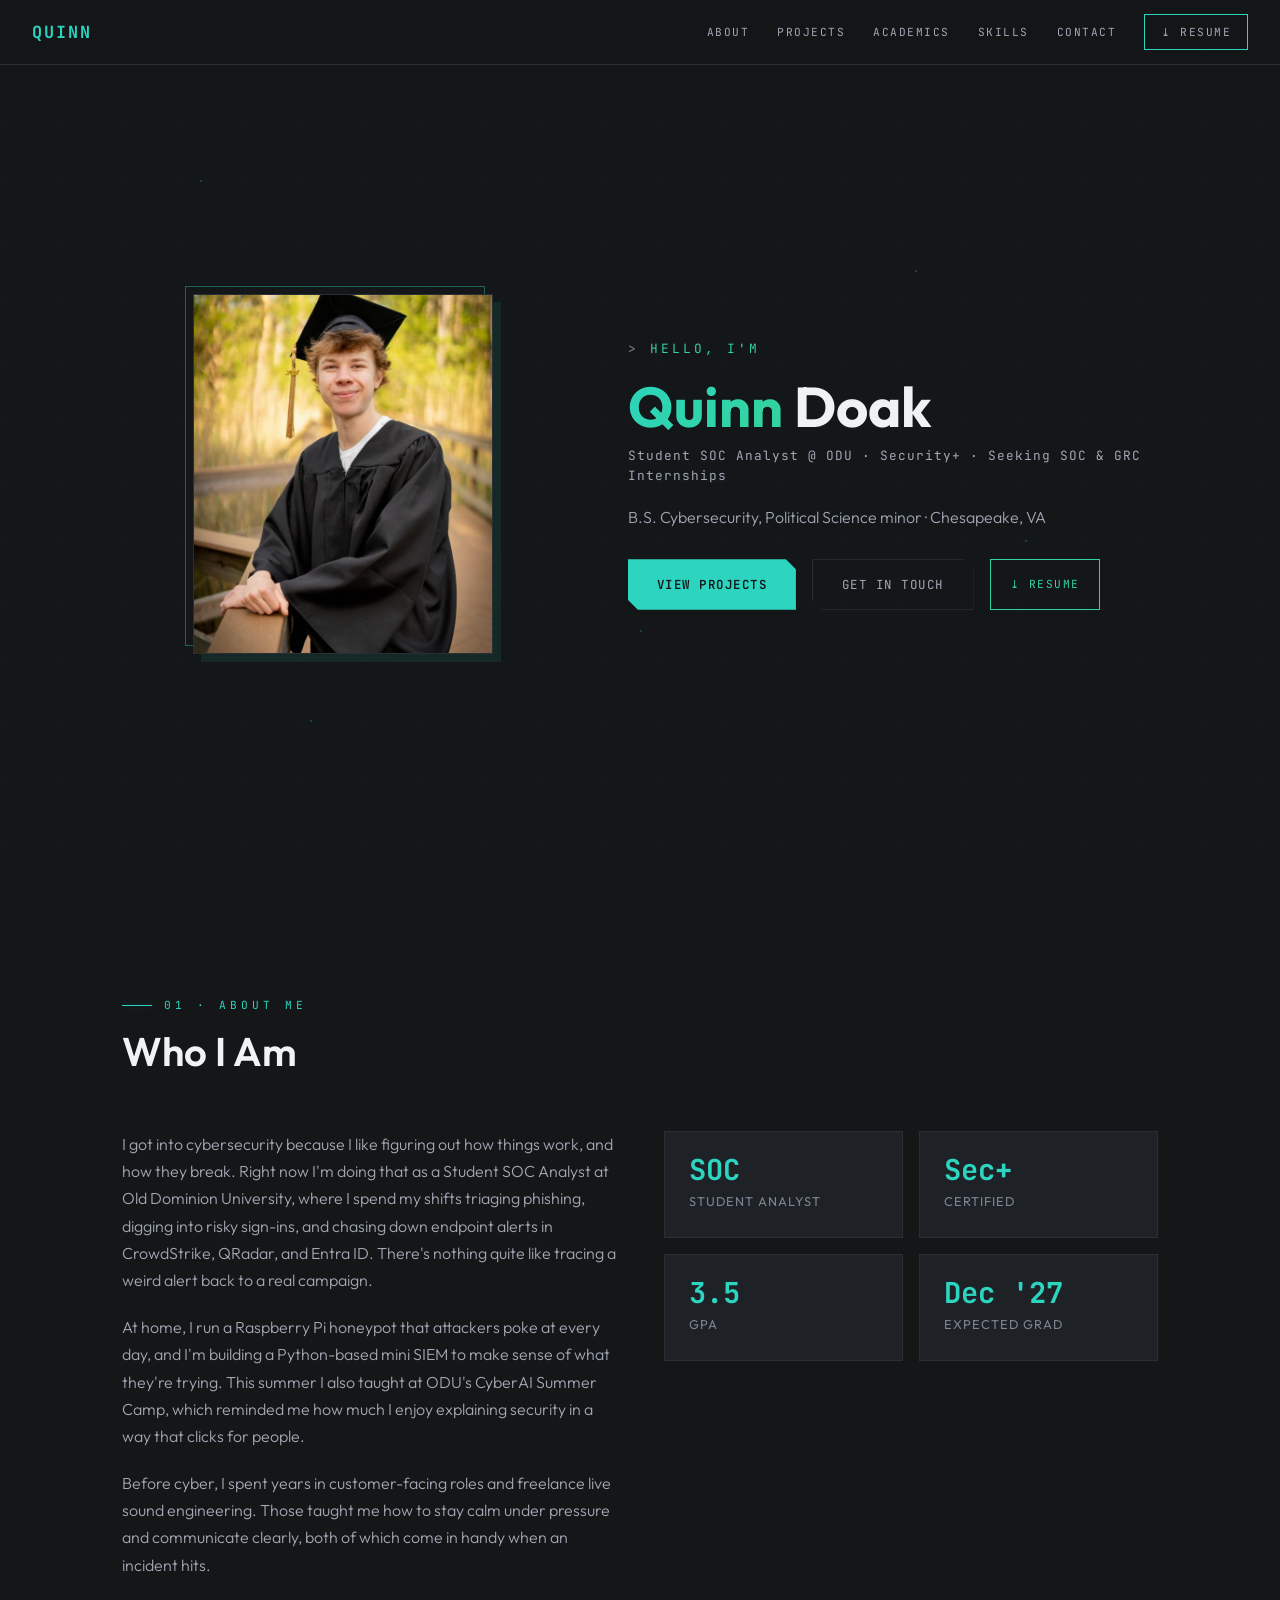
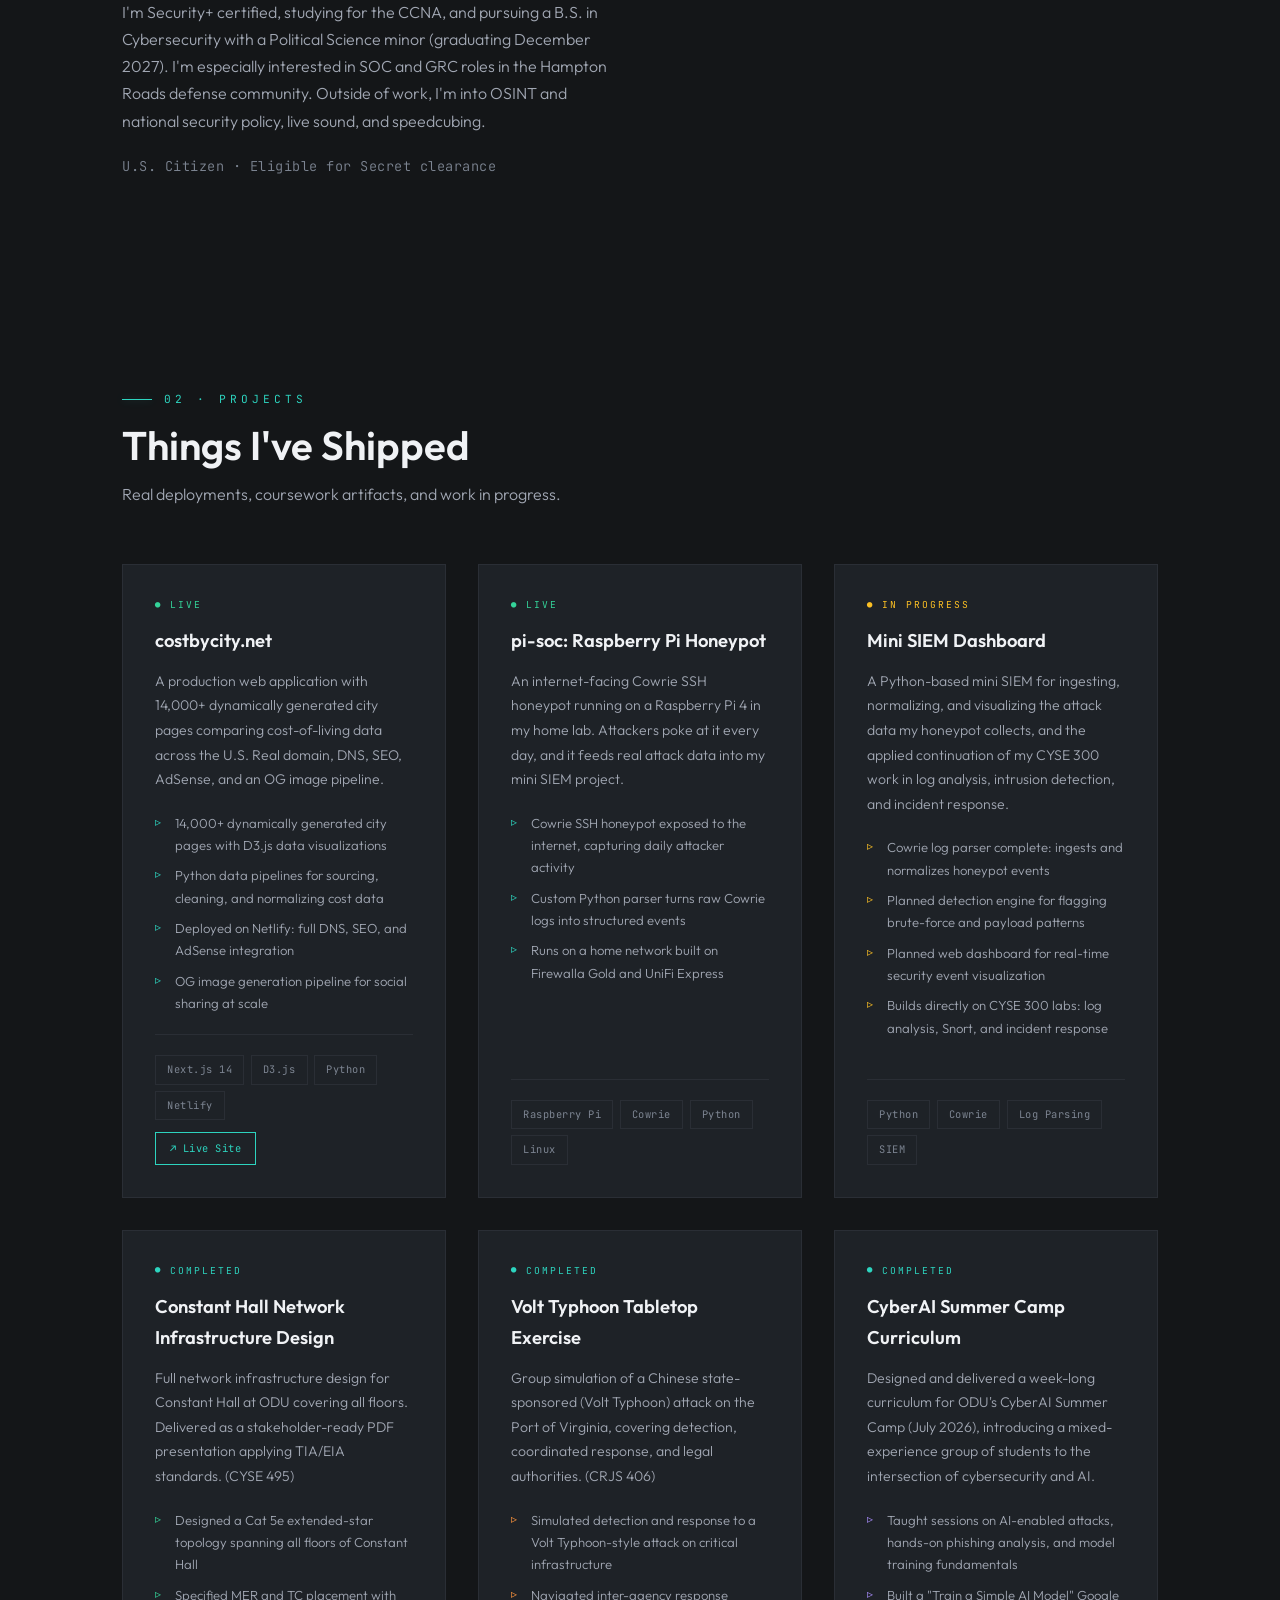
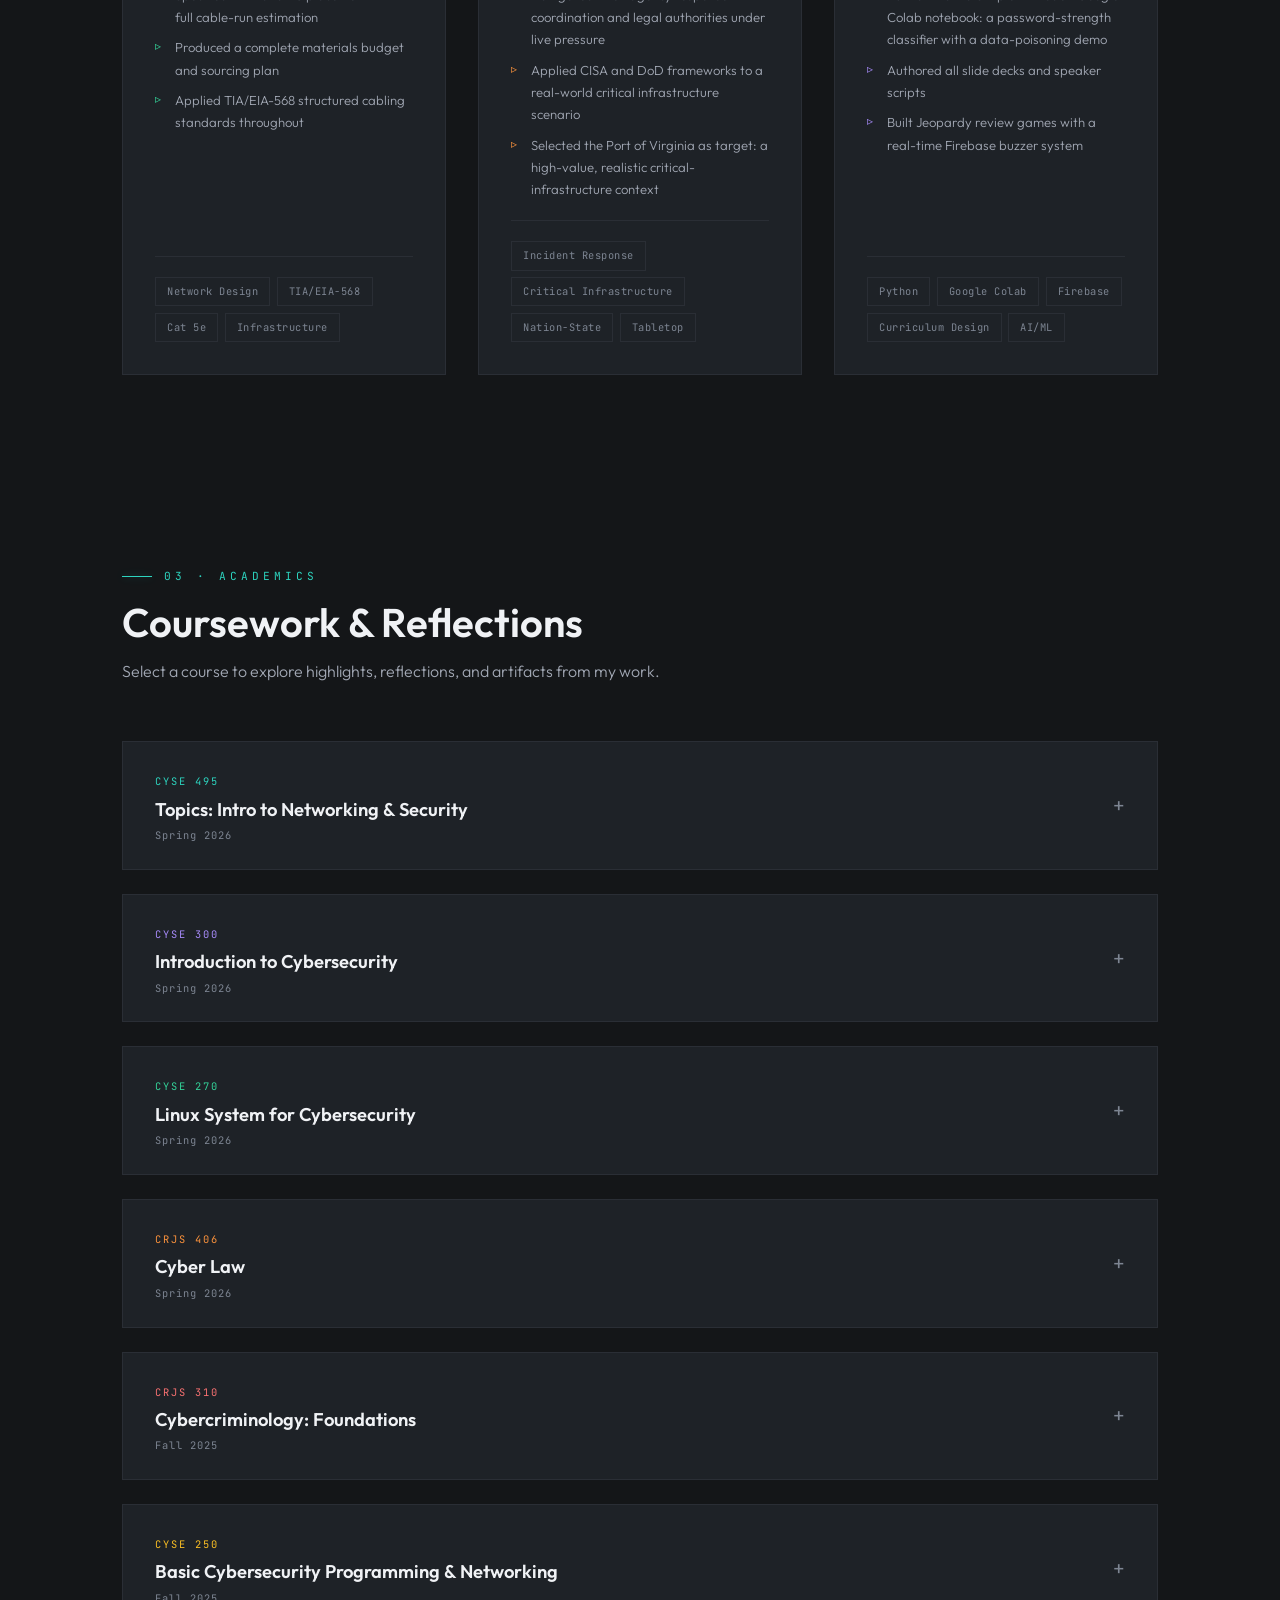
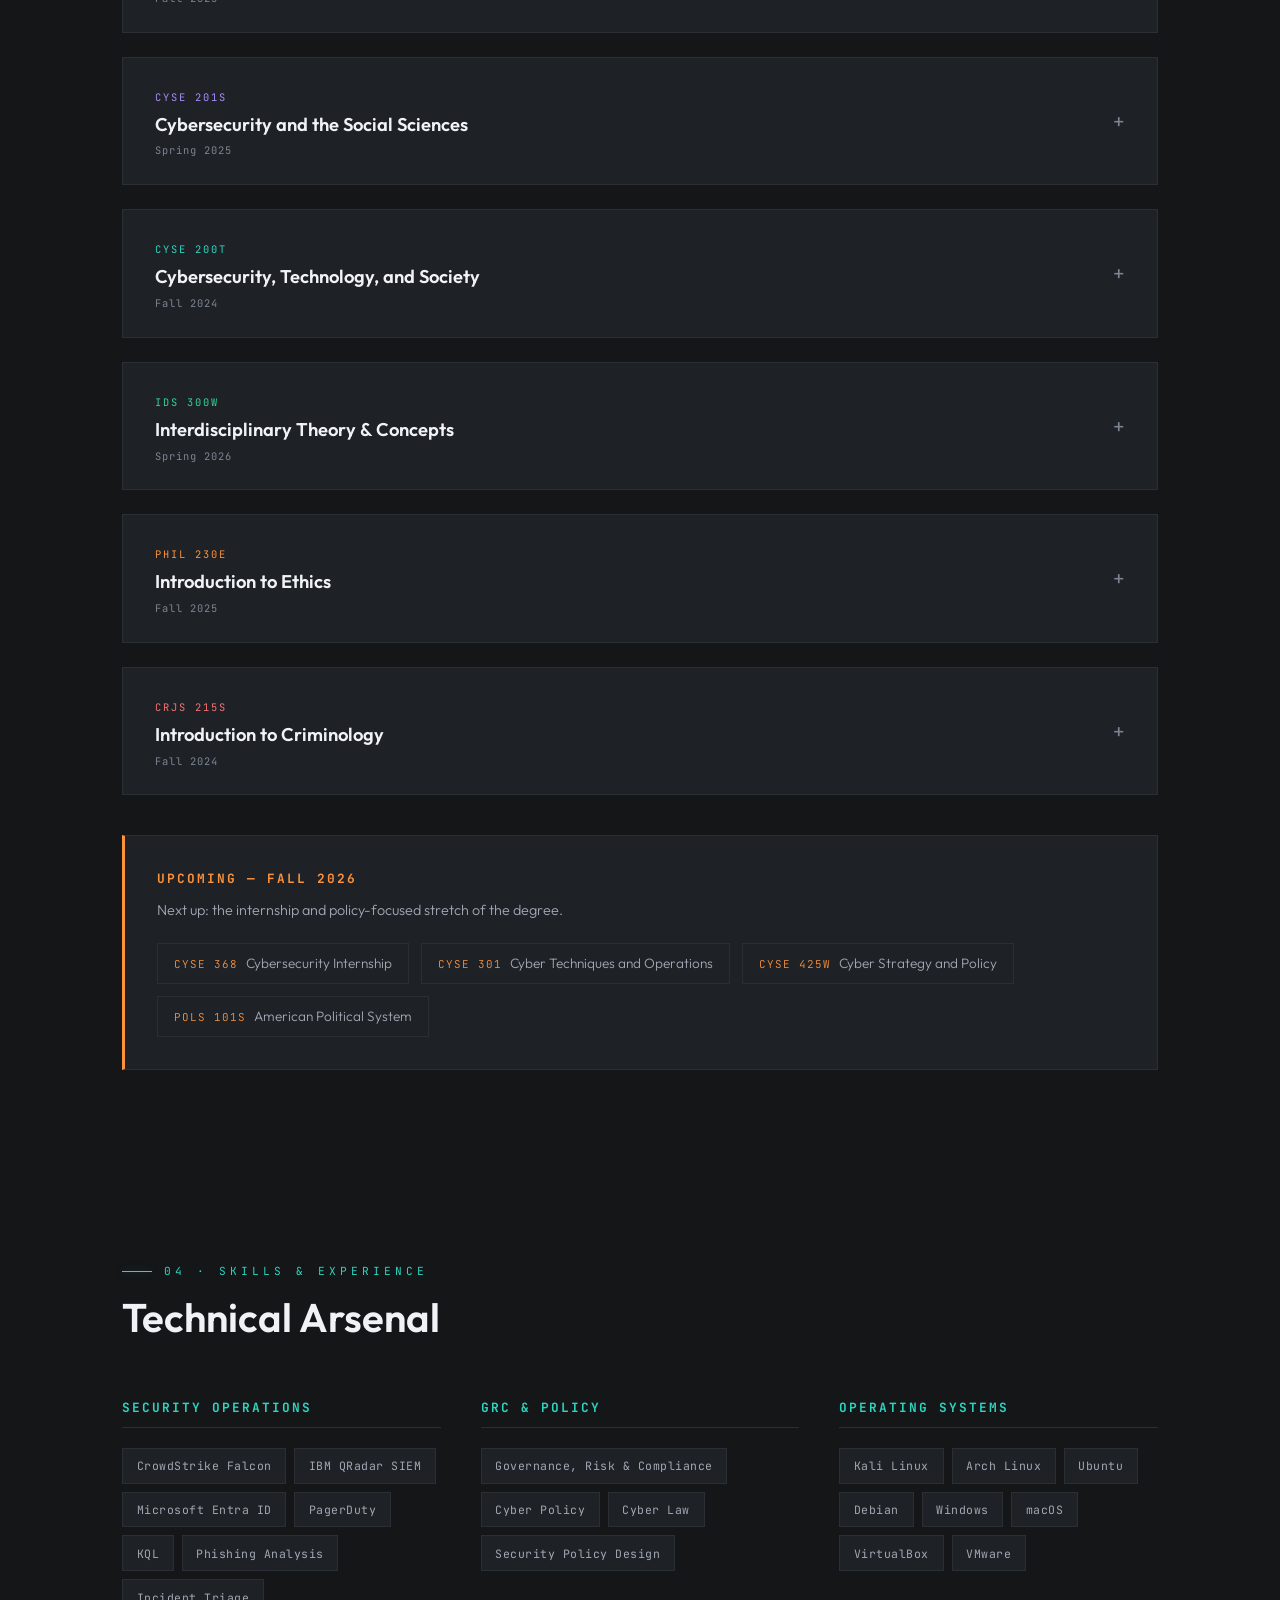
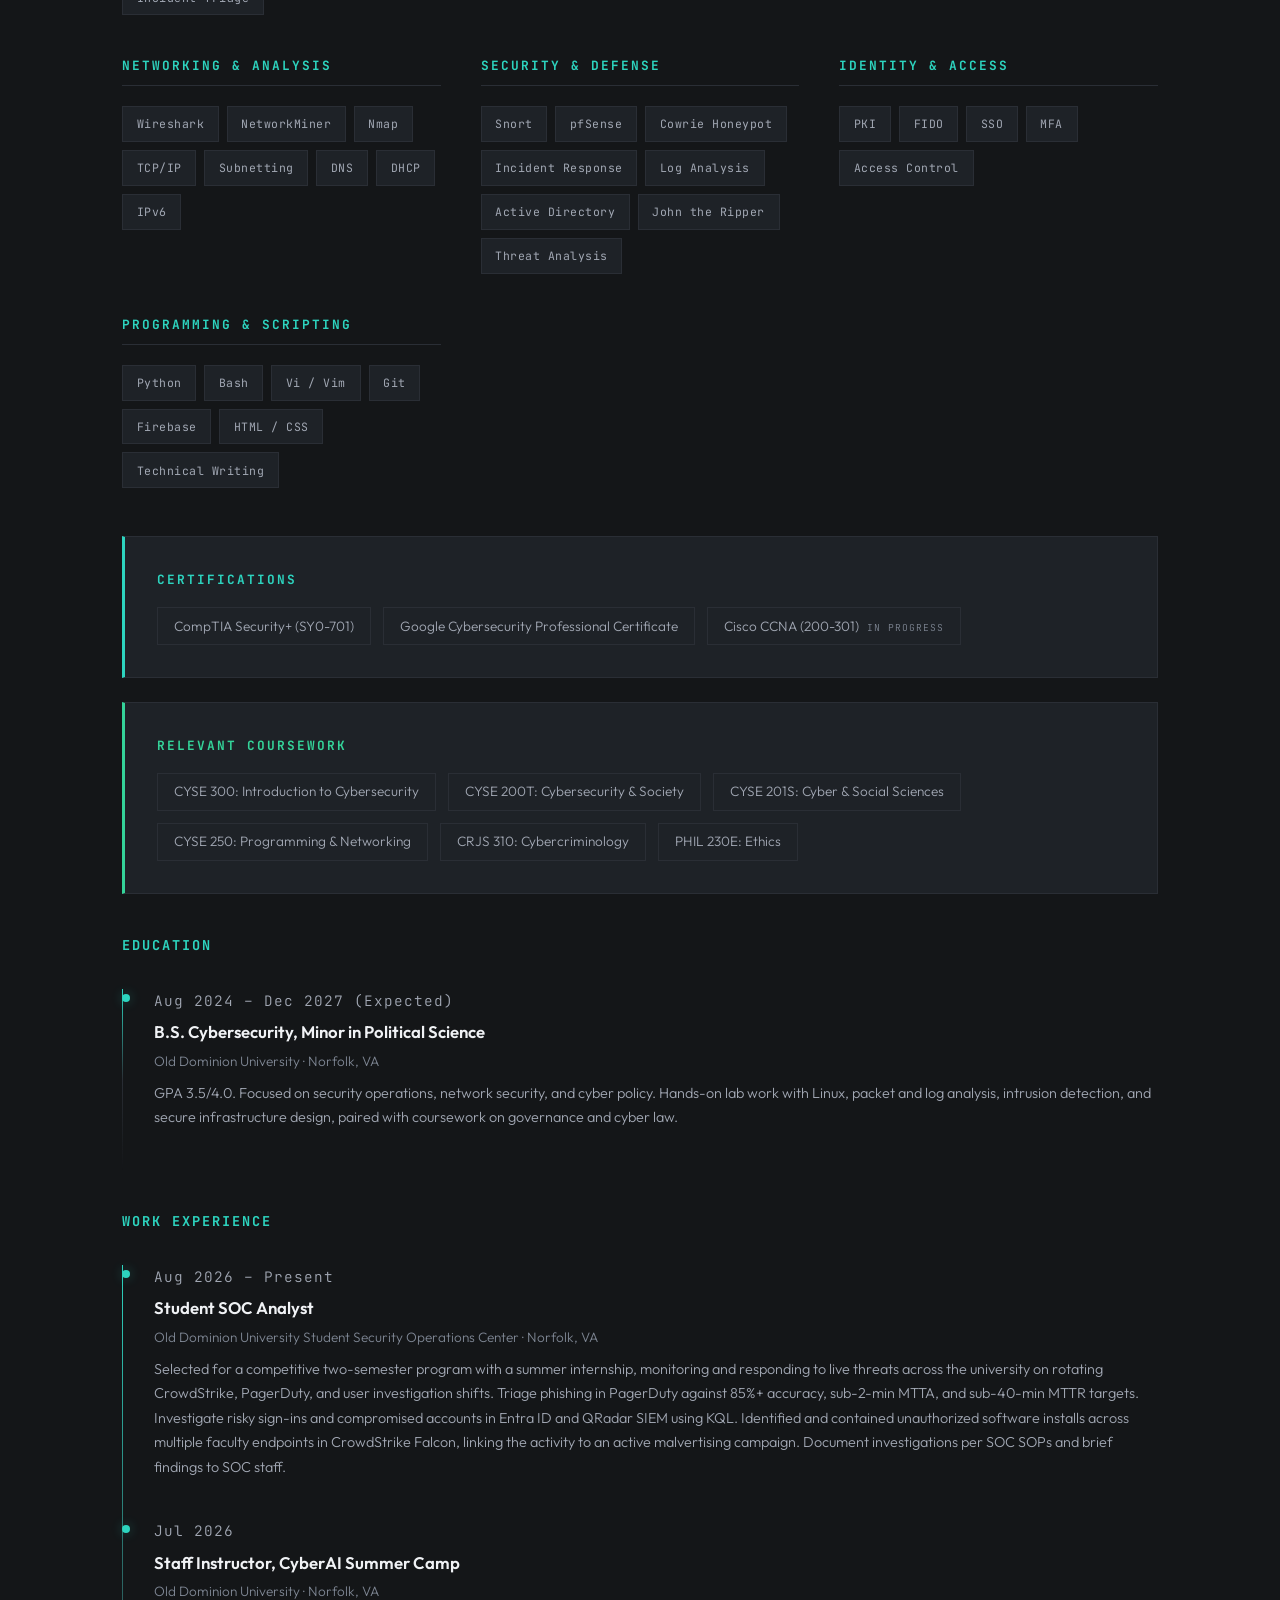
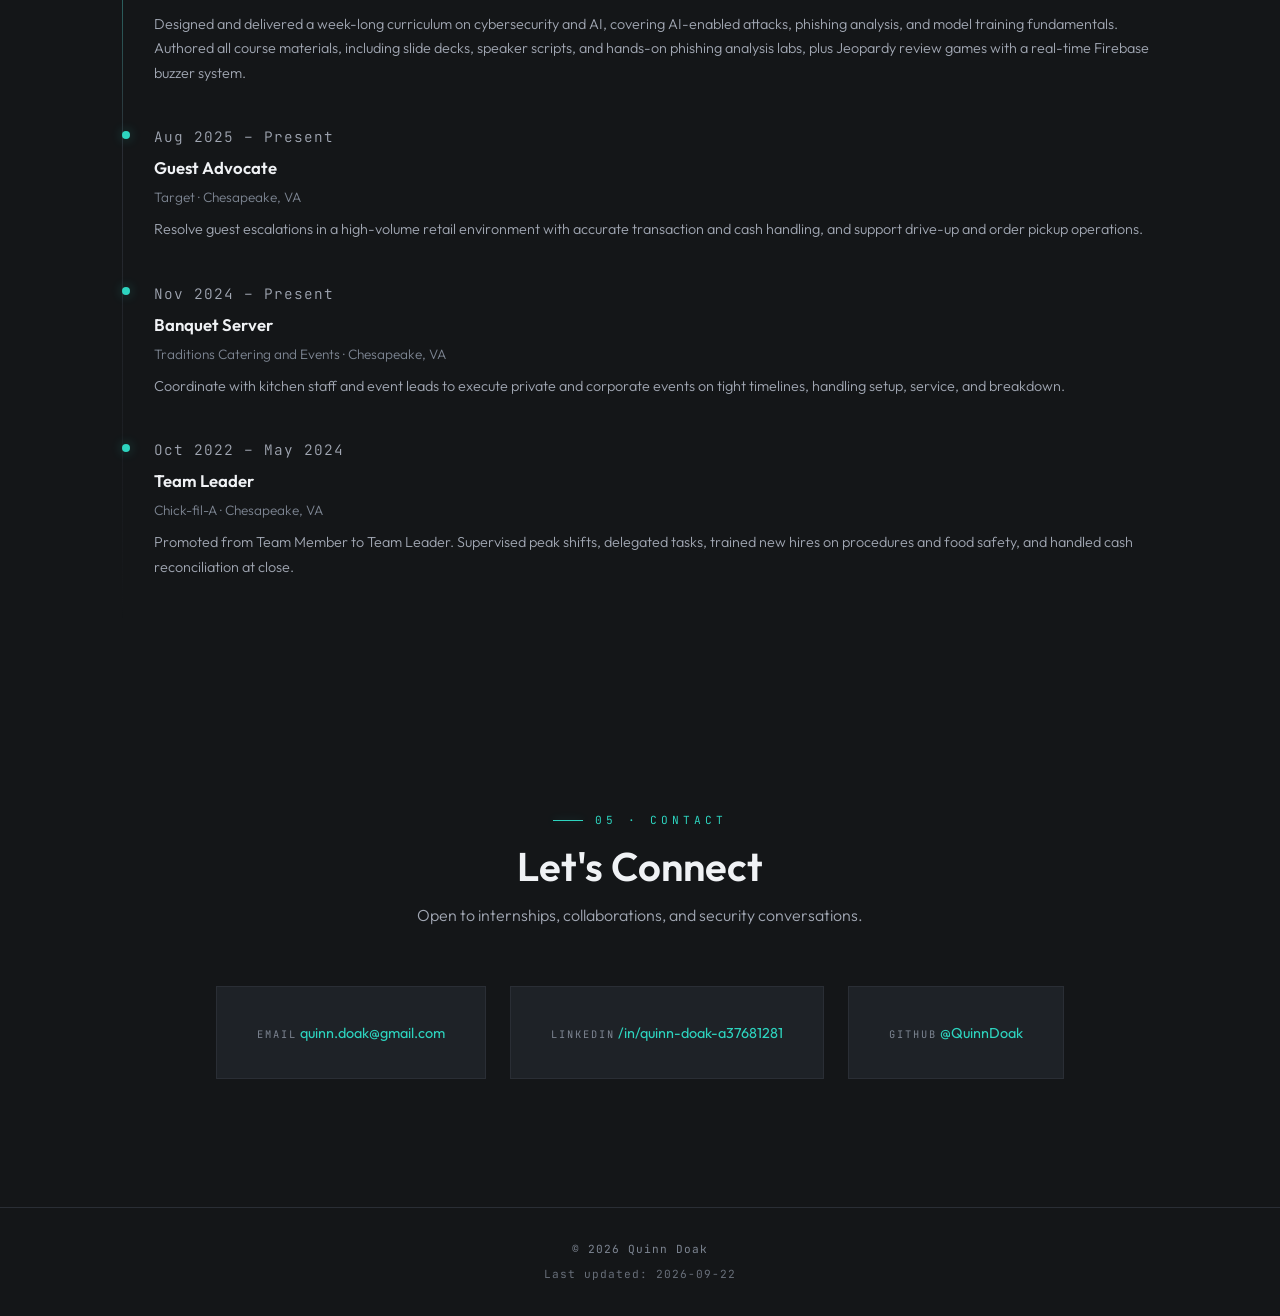
==== commit 82528edf: "Sync site with LinkedIn profile and new resume Update site content to match current LinkedIn profile" ====
--- a/index.html
+++ b/index.html
@@ -3,8 +3,8 @@
 <head>
 <meta charset="UTF-8">
 <meta name="viewport" content="width=device-width, initial-scale=1.0">
-<title>Quinn Doak — Cybersecurity ePortfolio</title>
-<meta name="description" content="Quinn Doak — Cybersecurity student at Old Dominion University. Shipping real projects, building security tools. U.S. Citizen, eligible for Secret clearance. Seeking a Summer 2027 internship.">
+<title>Quinn Doak | Cybersecurity ePortfolio</title>
+<meta name="description" content="Quinn Doak, Student SOC Analyst at Old Dominion University. Security+ certified. Seeking SOC and GRC internships. U.S. citizen, eligible for Secret clearance.">
 <meta name="author" content="Quinn Doak">
 <meta name="theme-color" content="#141618">
 <link rel="canonical" href="https://quinndoak.dev/">
@@ -12,17 +12,17 @@
 <!-- Open Graph -->
 <meta property="og:type" content="website">
 <meta property="og:url" content="https://quinndoak.dev/">
-<meta property="og:title" content="Quinn Doak — Cybersecurity ePortfolio">
-<meta property="og:description" content="Cybersecurity student at Old Dominion University. Shipping real projects, building security tools. Seeking a Summer 2027 internship.">
+<meta property="og:title" content="Quinn Doak | Cybersecurity ePortfolio">
+<meta property="og:description" content="Student SOC Analyst at Old Dominion University. Security+ certified. Seeking SOC and GRC internships.">
 <meta property="og:image" content="https://quinndoak.dev/og-image.png">
 <meta property="og:image:width" content="1200">
 <meta property="og:image:height" content="630">
-<meta property="og:image:alt" content="Quinn Doak — Cybersecurity @ Old Dominion University">
+<meta property="og:image:alt" content="Quinn Doak | Student SOC Analyst @ Old Dominion University">
 
 <!-- Twitter -->
 <meta name="twitter:card" content="summary_large_image">
-<meta name="twitter:title" content="Quinn Doak — Cybersecurity ePortfolio">
-<meta name="twitter:description" content="Cybersecurity student at Old Dominion University. Shipping real projects, building security tools. Seeking a Summer 2027 internship.">
+<meta name="twitter:title" content="Quinn Doak | Cybersecurity ePortfolio">
+<meta name="twitter:description" content="Student SOC Analyst at Old Dominion University. Security+ certified. Seeking SOC and GRC internships.">
 <meta name="twitter:image" content="https://quinndoak.dev/og-image.png">
 
 <!-- Icons -->
@@ -43,7 +43,8 @@
   "@type": "Person",
   "name": "Quinn Doak",
   "url": "https://quinndoak.dev/",
-  "jobTitle": "Cybersecurity Student",
+  "jobTitle": "Student SOC Analyst",
+  "hasCredential": { "@type": "EducationalOccupationalCredential", "name": "CompTIA Security+" },
   "alumniOf": { "@type": "CollegeOrUniversity", "name": "Old Dominion University" },
   "address": { "@type": "PostalAddress", "addressLocality": "Chesapeake", "addressRegion": "VA", "addressCountry": "US" },
   "sameAs": [
@@ -51,8 +52,9 @@
     "https://github.com/QuinnDoak"
   ],
   "knowsAbout": [
-    "Cybersecurity", "Network Security", "Linux", "Incident Response",
-    "Log Analysis", "Intrusion Detection", "Packet Analysis", "Cyber Law"
+    "Security Operations", "Governance, Risk, and Compliance", "Cyber Policy",
+    "Network Security", "Incident Response", "SIEM", "CrowdStrike Falcon",
+    "IBM QRadar", "Microsoft Entra ID", "Linux", "Log Analysis"
   ]
 }
 </script>
@@ -75,7 +77,7 @@
 
 <noscript>
   <div class="noscript-banner" id="noscript-fallback">
-    <strong>Quinn Doak — Cybersecurity @ Old Dominion University.</strong>
+    <strong>Quinn Doak: Student SOC Analyst @ Old Dominion University.</strong>
     This site renders its content with JavaScript. With it disabled, you can still
     view my <a href="resume.pdf">résumé (PDF)</a>, email me at
     <a href="mailto:quinn.doak@gmail.com">quinn.doak@gmail.com</a>, or find me on
@@ -97,7 +99,7 @@
 
   <section id="about">
     <div class="section-header fade-in">
-      <p class="section-label">01 — About Me</p>
+      <p class="section-label">01 · About Me</p>
       <h2 class="section-title">Who I Am</h2>
     </div>
     <div class="about-grid fade-in" id="about-grid"></div>
@@ -105,7 +107,7 @@
 
   <section id="projects">
     <div class="section-header fade-in">
-      <p class="section-label">02 — Projects</p>
+      <p class="section-label">02 · Projects</p>
       <h2 class="section-title">Things I've Shipped</h2>
       <p class="section-subtitle">Real deployments, coursework artifacts, and work in progress.</p>
     </div>
@@ -114,7 +116,7 @@
 
   <section id="academics">
     <div class="section-header fade-in">
-      <p class="section-label">03 — Academics</p>
+      <p class="section-label">03 · Academics</p>
       <h2 class="section-title">Coursework &amp; Reflections</h2>
       <p class="section-subtitle">Select a course to explore highlights, reflections, and artifacts from my work.</p>
     </div>
@@ -124,7 +126,7 @@
 
   <section id="skills">
     <div class="section-header fade-in">
-      <p class="section-label">04 — Skills &amp; Experience</p>
+      <p class="section-label">04 · Skills &amp; Experience</p>
       <h2 class="section-title">Technical Arsenal</h2>
     </div>
     <div class="skills-container fade-in" id="skills-container"></div>
@@ -135,7 +137,7 @@
 
   <section id="contact" class="contact-section">
     <div class="section-header fade-in" style="text-align: center;">
-      <p class="section-label" style="justify-content: center;">05 — Contact</p>
+      <p class="section-label" style="justify-content: center;">05 · Contact</p>
       <h2 class="section-title">Let's Connect</h2>
       <p class="section-subtitle">Open to internships, collaborations, and security conversations.</p>
     </div>
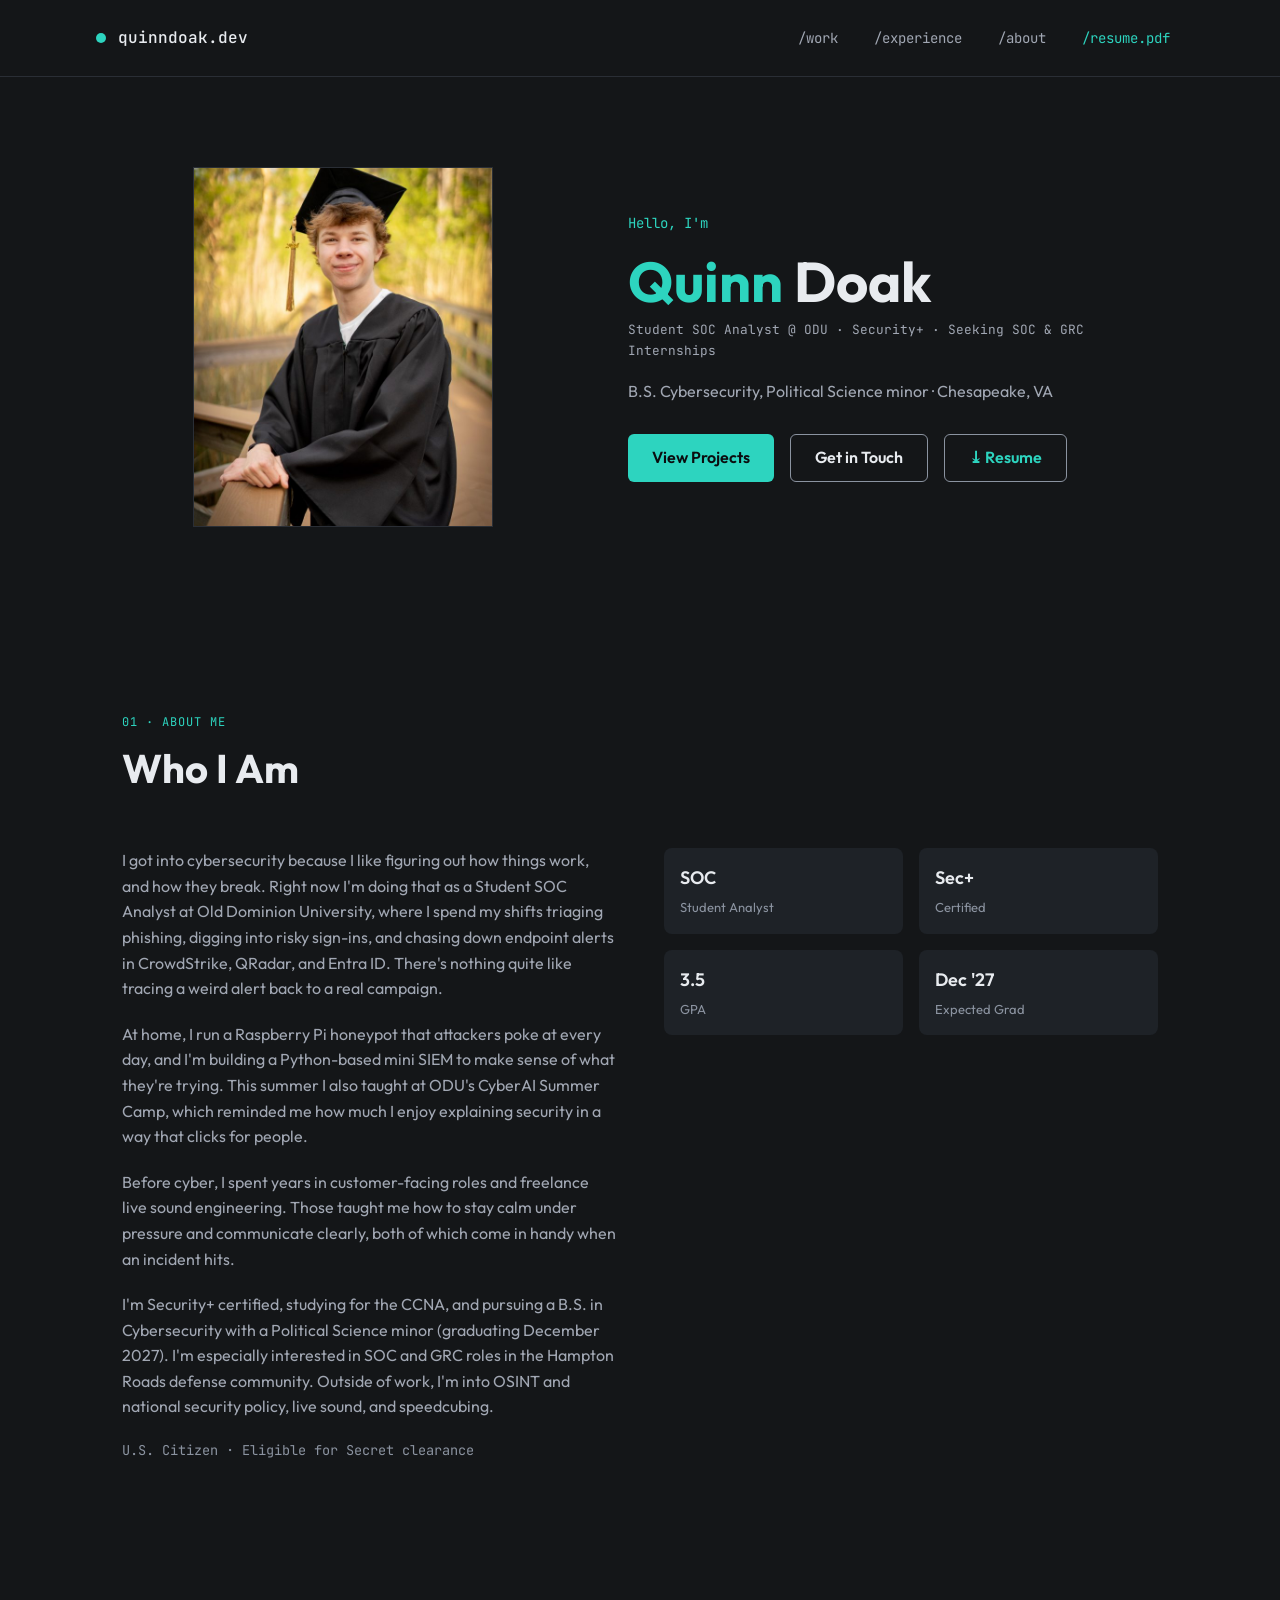
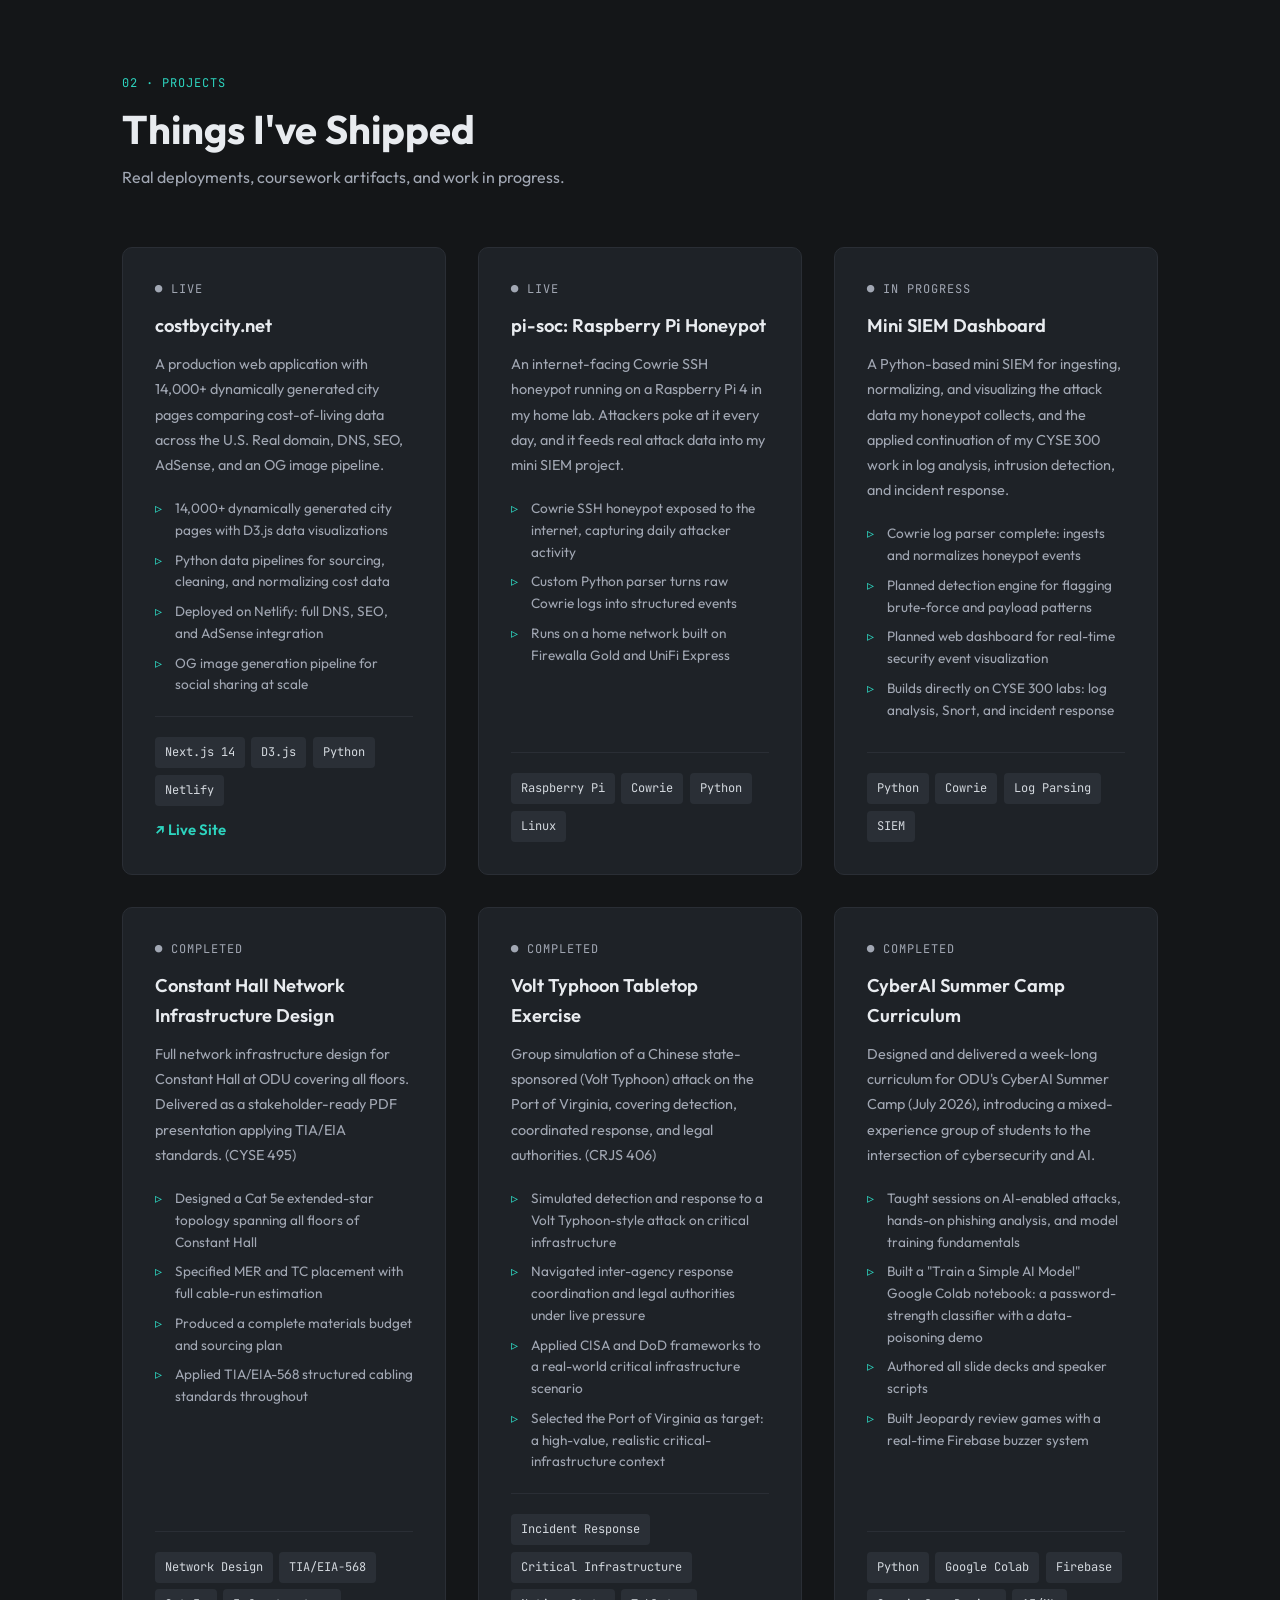
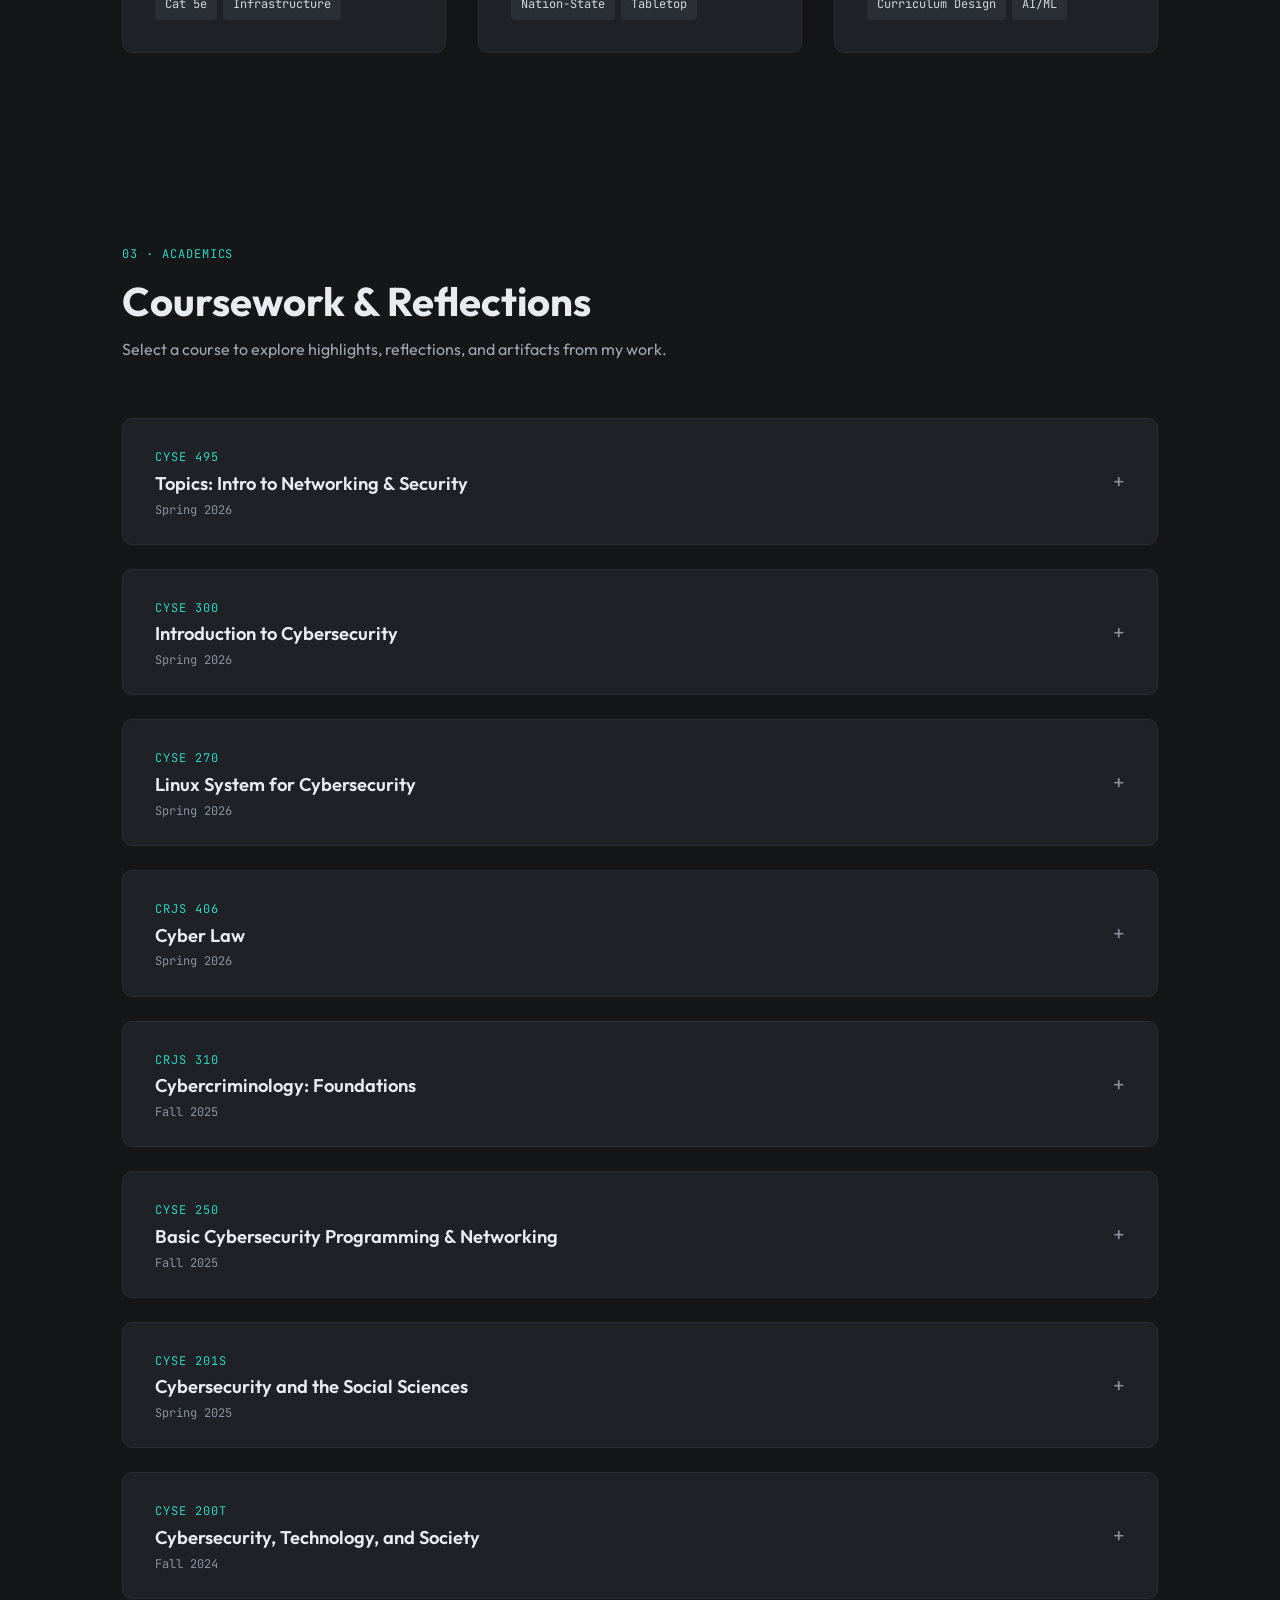
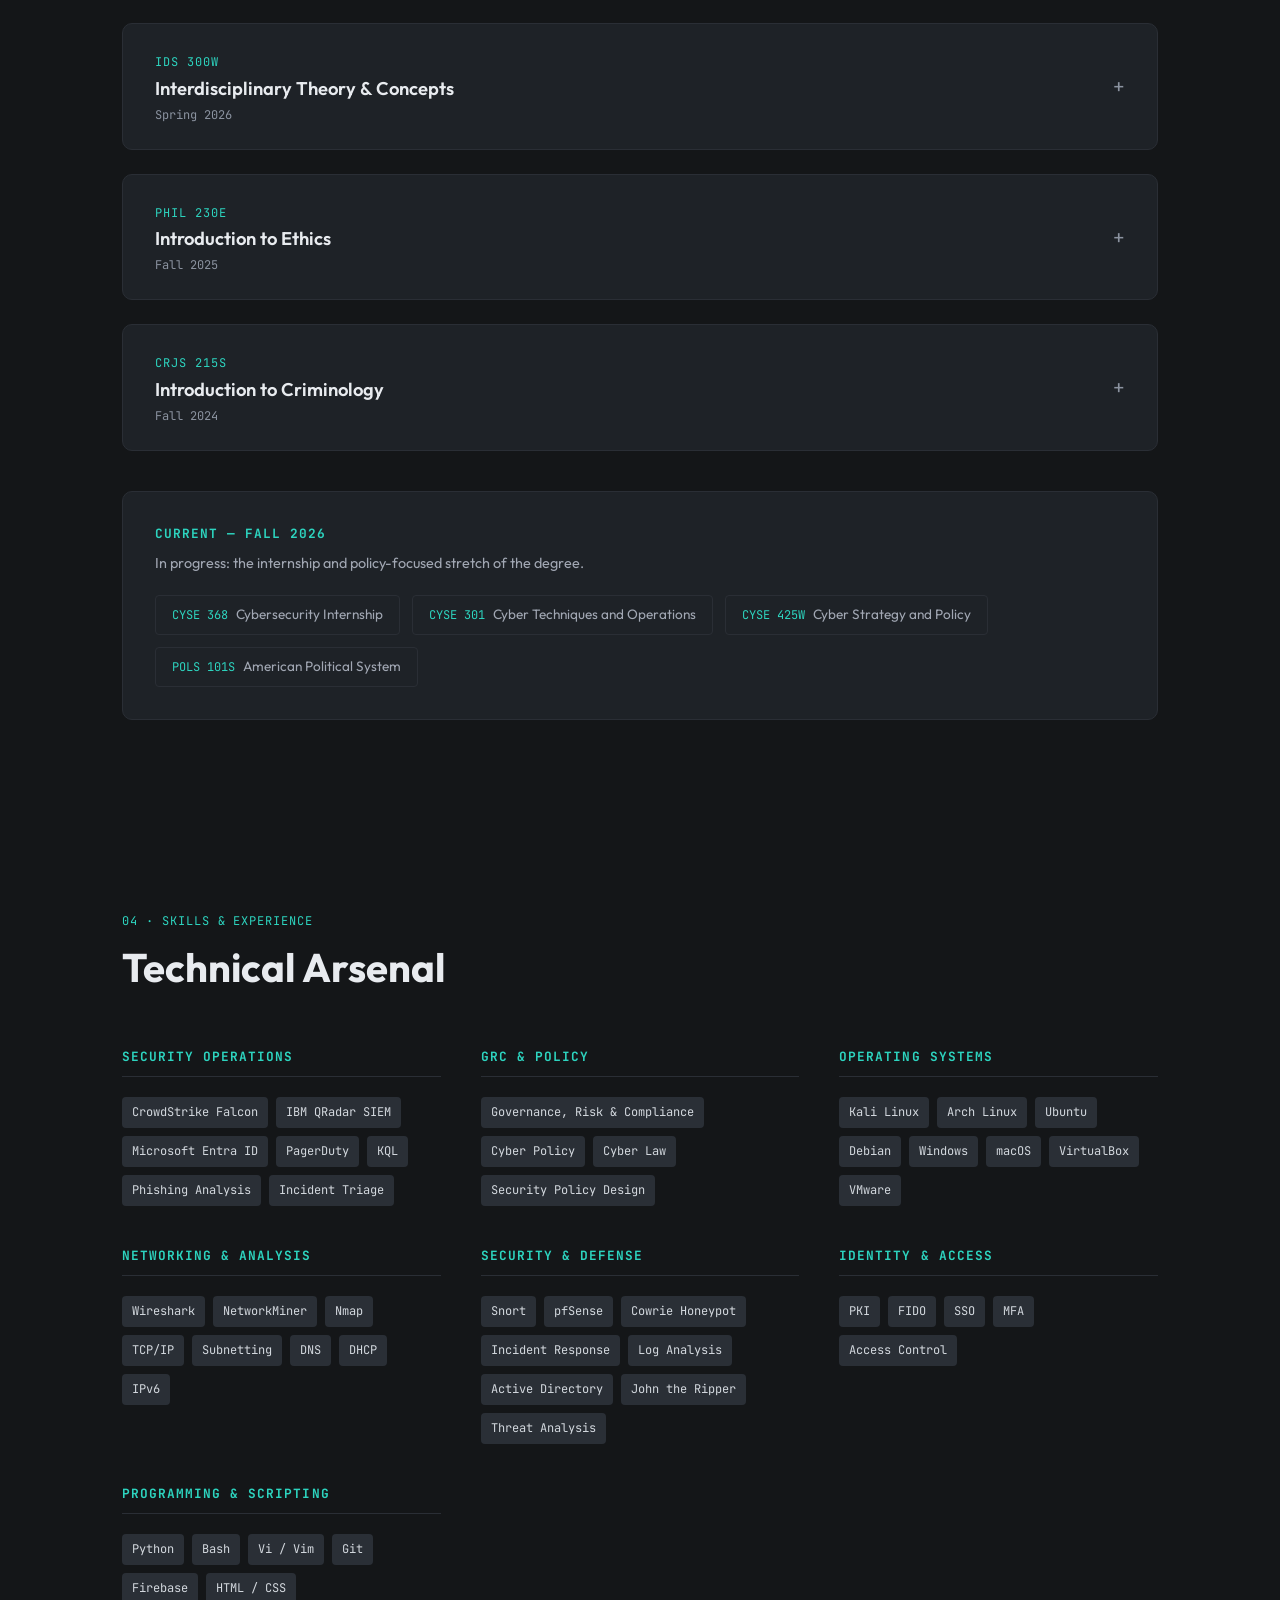
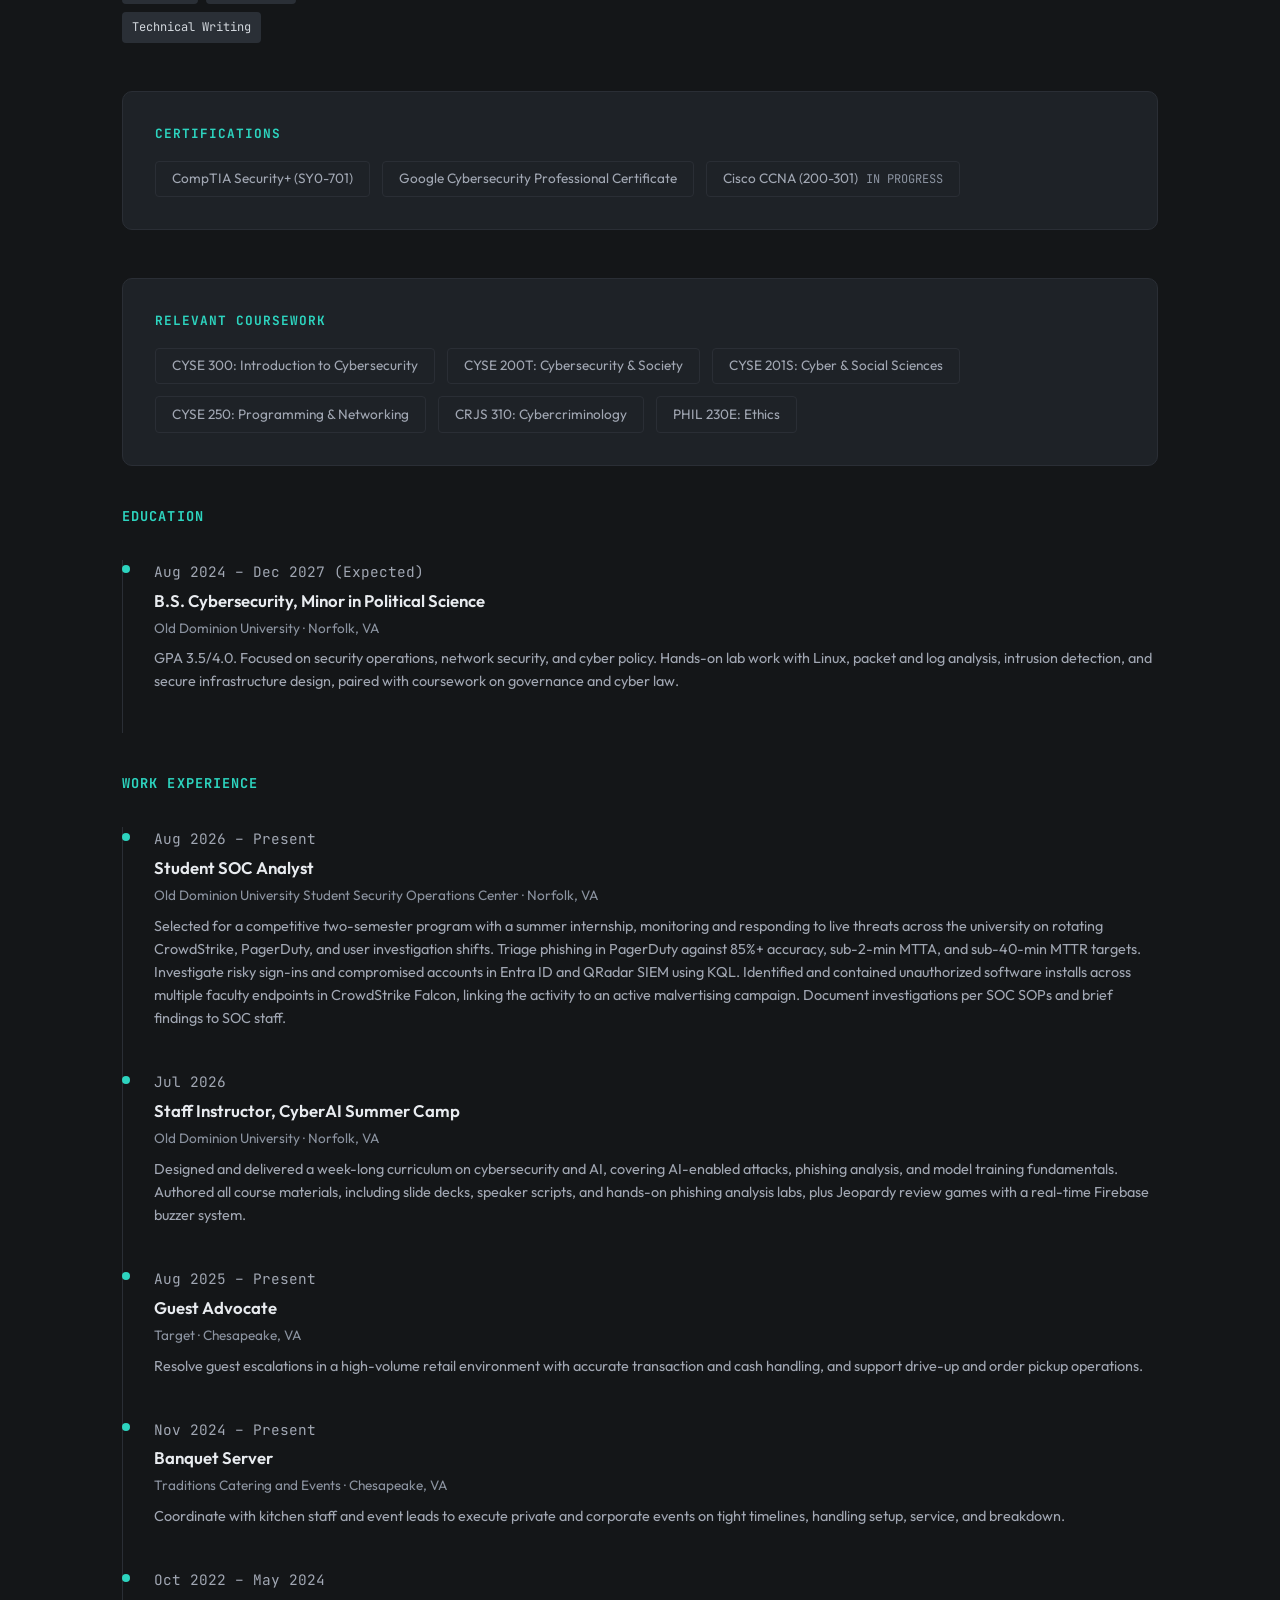
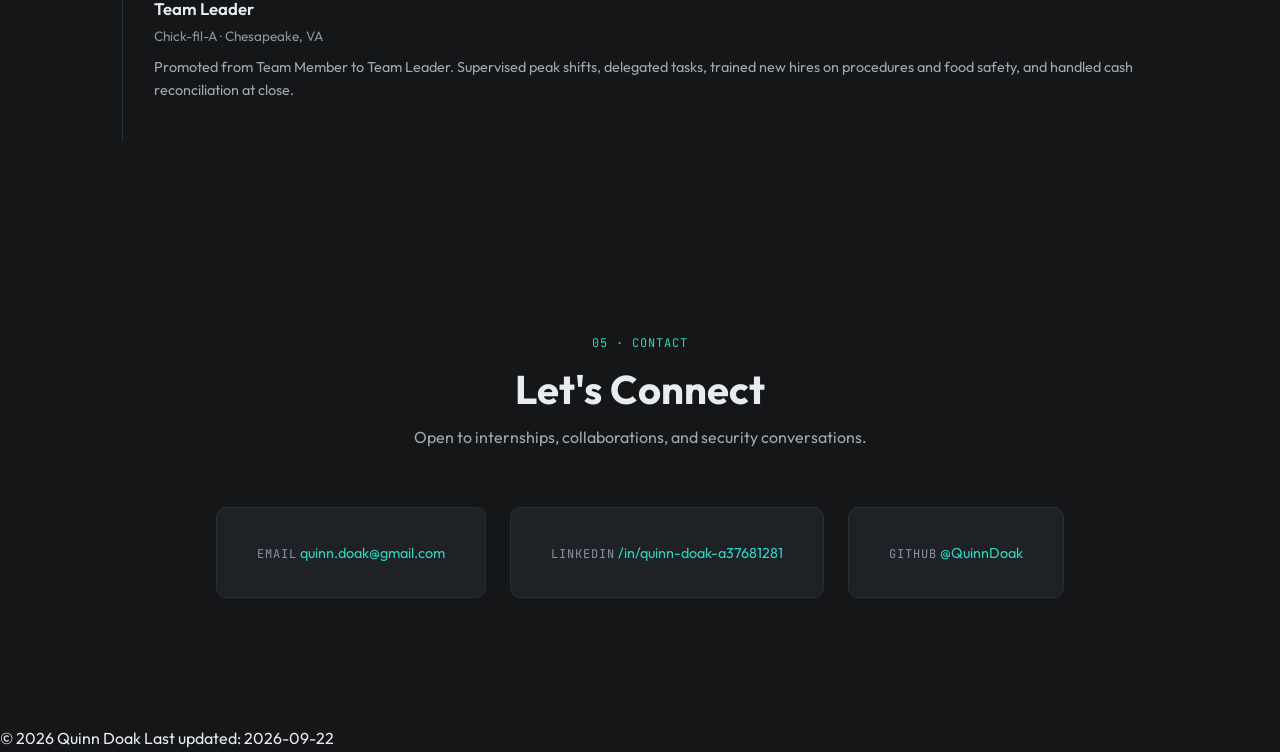
==== commit 86b60333: "Console redesign: tokens, base styles, header, accessible mobile menu New :root token set per design" ====
--- a/index.html
+++ b/index.html
@@ -1,5 +1,5 @@
 <!DOCTYPE html>
-<html lang="en">
+<html lang="en" class="no-js">
 <head>
 <meta charset="UTF-8">
 <meta name="viewport" content="width=device-width, initial-scale=1.0">
@@ -33,7 +33,7 @@
 <!-- Fonts -->
 <link rel="preconnect" href="https://fonts.googleapis.com">
 <link rel="preconnect" href="https://fonts.gstatic.com" crossorigin>
-<link href="https://fonts.googleapis.com/css2?family=JetBrains+Mono:wght@300;400;500;700&family=Outfit:wght@300;400;500;600;700&display=swap" rel="stylesheet">
+<link href="https://fonts.googleapis.com/css2?family=JetBrains+Mono:wght@400;500&family=Outfit:wght@400;500;600;700&display=swap" rel="stylesheet">
 
 <link rel="stylesheet" href="assets/css/styles.css">
 
@@ -63,17 +63,24 @@
 
 <a class="skip-link" href="#main">Skip to content</a>
 
-<nav>
-  <a href="#top" class="nav-logo">QUINN</a>
-  <div class="nav-links">
-    <a href="#about">About</a>
-    <a href="#projects">Projects</a>
-    <a href="#academics">Academics</a>
-    <a href="#skills">Skills</a>
-    <a href="#contact">Contact</a>
-    <a href="resume.pdf" class="nav-resume" download>&#x2913; Resume</a>
+<header class="site-header">
+  <div class="site-header-inner">
+    <a href="#top" class="site-logo"><span class="logo-dot" aria-hidden="true"></span>quinndoak.dev</a>
+    <nav aria-label="Main">
+      <button type="button" class="menu-toggle" id="menu-toggle" aria-expanded="false" aria-controls="nav-menu" aria-label="Open menu">
+        <svg class="icon-menu" width="20" height="20" viewBox="0 0 24 24" fill="none" stroke="currentColor" stroke-width="2" stroke-linecap="round" aria-hidden="true"><path d="M4 7h16M4 12h16M4 17h16"></path></svg>
+        <svg class="icon-close" width="20" height="20" viewBox="0 0 24 24" fill="none" stroke="currentColor" stroke-width="2" stroke-linecap="round" aria-hidden="true"><path d="M6 6l12 12M18 6L6 18"></path></svg>
+      </button>
+      <div class="nav-links" id="nav-menu">
+        <a href="#work">/work</a>
+        <a href="#experience">/experience</a>
+        <a href="#about">/about</a>
+        <a href="resume.pdf" class="nav-resume" download>/resume.pdf</a>
+        <a href="resume.pdf" class="nav-menu-cta" download>Download resume</a>
+      </div>
+    </nav>
   </div>
-</nav>
+</header>
 
 <noscript>
   <div class="noscript-banner" id="noscript-fallback">
@@ -105,7 +112,7 @@
     <div class="about-grid fade-in" id="about-grid"></div>
   </section>
 
-  <section id="projects">
+  <section id="work">
     <div class="section-header fade-in">
       <p class="section-label">02 · Projects</p>
       <h2 class="section-title">Things I've Shipped</h2>
@@ -132,7 +139,7 @@
     <div class="skills-container fade-in" id="skills-container"></div>
     <div class="certifications fade-in" id="certs-root"></div>
     <div class="certifications coursework fade-in" id="coursework-root"></div>
-    <div class="fade-in" id="experience-root"></div>
+    <div class="fade-in" id="experience"></div>
   </section>
 
   <section id="contact" class="contact-section">
--- a/assets/css/styles.css
+++ b/assets/css/styles.css
@@ -1,20 +1,83 @@
+/*
+ * quinndoak.dev — "Console" redesign
+ * Tokens per design/HANDOFF.md. Colors, sizes, spacing, and radius always
+ * come from the :root variables below; no raw values in component rules.
+ */
+
 :root {
+  /* Color */
   --bg-primary: #141618;
+  --bg-card: #1e2227;
+  --bg-raised: #252a30;
+  --tag-bg: #2a2f36;
+  --border: #2a2e35;
+  --text-primary: #e8ebef;
+  --text-secondary: #a1a7b3;
+  --text-muted: #8b93a0;
+  --tag-text: #d3d8de;
+  --accent: #2dd4bf;
+  --accent-hover: #5eead4;
+  --on-accent: #0b0d0f;
+  --code-bg: #0e1012;
+
+  /* Type */
+  --font-sans: 'Outfit', 'Helvetica Neue', sans-serif;
+  --font-mono: 'JetBrains Mono', ui-monospace, monospace;
+  --fs-display: 4rem;
+  --fs-hero-lead: 1.625rem;
+  --fs-case-title: 3.75rem;
+  --fs-h2: 2.25rem;
+  --fs-h3: 1.75rem;
+  --fs-h3-sm: 1.5rem;
+  --fs-body-lg: 1.125rem;
+  --fs-body: 1.0625rem;
+  --fs-small: 0.9375rem;
+  --fs-mono: 0.875rem;
+  --fs-label: 0.75rem; /* floor: no text smaller than this anywhere */
+
+  /* Space and radius */
+  --space-gutter: 96px;
+  --space-section: 72px;
+  --space-card: 28px;
+  --space-lg: 24px;
+  --space-md: 16px;
+  --space-sm: 8px;
+  --radius-card: 10px;
+  --radius-tile: 8px;
+  --radius-btn: 6px;
+  --radius-tag: 4px;
+  --radius-cta: 12px;
+  --content-max: 1440px;
+
+  /* Legacy palette: still referenced by sections awaiting migration.
+     Removed once every section is on the new components. */
   --bg-secondary: #1a1d21;
-  --bg-card: #1e2227;
-  --border: #2a2e35;
+  --accent-dim: #2dd4bf55;
   --border-glow: #2dd4bf22;
-  --accent: #2dd4bf;
-  --accent-dim: #2dd4bf55;
   --accent-green: #34d399;
   --accent-orange: #fb923c;
   --accent-purple: #a78bfa;
   --accent-red: #f87171;
   --accent-yellow: #fbbf24;
-  --text-primary: #f0f2f5;
-  --text-secondary: #a1a7b3;
-  /* Lightened from #5c6370 (3.00:1, fails AA) to #7d8592 (~4.6:1) for body-text contrast. */
-  --text-muted: #7d8592;
+}
+
+@media (max-width: 1024px) {
+  :root { --space-gutter: 48px; }
+}
+
+@media (max-width: 767px) {
+  :root {
+    --space-gutter: 20px;
+    --fs-display: 2.75rem;
+    --fs-hero-lead: 1.25rem;
+    --fs-case-title: 2.5rem;
+    --fs-h2: 1.75rem;
+    --fs-h3: 1.375rem;
+    --fs-h3-sm: 1.25rem;
+    --fs-body-lg: 1.0625rem;
+    --fs-body: 1rem;
+    --fs-mono: 0.8125rem;
+  }
 }
 
 * { margin: 0; padding: 0; box-sizing: border-box; }
@@ -22,42 +85,34 @@
 html {
   scroll-behavior: smooth;
   scrollbar-width: thin;
-  scrollbar-color: var(--accent-dim) var(--bg-primary);
+  scrollbar-color: var(--border) var(--bg-primary);
 }
 
 body {
-  font-family: 'Outfit', sans-serif;
+  font-family: var(--font-sans);
   background: var(--bg-primary);
   color: var(--text-primary);
-  line-height: 1.7;
+  line-height: 1.6;
   overflow-x: hidden;
 }
 
-body::before {
-  content: '';
-  position: fixed;
-  inset: 0;
-  background: repeating-linear-gradient(0deg, transparent, transparent 2px, rgba(45,212,191,0.006) 2px, rgba(45,212,191,0.006) 4px);
-  pointer-events: none;
-  z-index: 9999;
-}
-
-body::after {
-  content: '';
-  position: fixed;
-  inset: 0;
-  background-image:
-    linear-gradient(rgba(45,212,191,0.02) 1px, transparent 1px),
-    linear-gradient(90deg, rgba(45,212,191,0.02) 1px, transparent 1px);
-  background-size: 60px 60px;
-  pointer-events: none;
-  z-index: -1;
-}
+body.menu-open { overflow: hidden; }
+
+img { max-width: 100%; }
 
 /* FOCUS — visible focus ring on every interactive element (never remove) */
 :focus-visible {
   outline: 2px solid var(--accent);
   outline-offset: 2px;
+}
+
+.visually-hidden {
+  position: absolute;
+  width: 1px;
+  height: 1px;
+  overflow: hidden;
+  clip: rect(0 0 0 0);
+  white-space: nowrap;
 }
 
 /* SKIP LINK */
@@ -68,102 +123,270 @@
   z-index: 2000;
   padding: 0.75rem 1.25rem;
   background: var(--accent);
-  color: var(--bg-primary);
-  font-family: 'JetBrains Mono', monospace;
-  font-size: 0.72rem;
-  letter-spacing: 1.5px;
+  color: var(--on-accent);
+  font-family: var(--font-mono);
+  font-size: var(--fs-label);
+  letter-spacing: 0.08em;
   text-transform: uppercase;
   text-decoration: none;
-  transition: top 0.2s;
+  border-radius: var(--radius-btn);
+  transition: top 0.15s ease-out;
 }
 
 .skip-link:focus { top: 1rem; }
 
-/* NAV */
-nav {
-  position: fixed;
-  top: 0; left: 0; right: 0;
-  z-index: 1000;
-  padding: 0.9rem 2rem;
+/* HEADER */
+.site-header {
+  border-bottom: 1px solid var(--border);
+}
+
+.site-header-inner {
+  max-width: var(--content-max);
+  margin: 0 auto;
+  padding: var(--space-md) var(--space-gutter);
   display: flex;
   justify-content: space-between;
   align-items: center;
-  background: rgba(20, 22, 24, 0.9);
-  backdrop-filter: blur(20px);
-  border-bottom: 1px solid var(--border);
-}
-
-.nav-logo {
-  font-family: 'JetBrains Mono', monospace;
-  font-size: 1.05rem;
-  font-weight: 700;
-  color: var(--accent);
-  letter-spacing: 2px;
+  gap: var(--space-md);
+}
+
+.site-logo {
+  display: inline-flex;
+  align-items: center;
+  gap: 12px;
+  min-height: 44px;
+  font-family: var(--font-mono);
+  font-size: 1rem;
+  font-weight: 500;
+  color: var(--text-primary);
   text-decoration: none;
 }
 
-.nav-links { display: flex; gap: 1.75rem; align-items: center; }
+.logo-dot {
+  width: 10px;
+  height: 10px;
+  border-radius: 50%;
+  background: var(--accent);
+}
+
+.menu-toggle {
+  display: none;
+  align-items: center;
+  justify-content: center;
+  width: 44px;
+  height: 44px;
+  background: transparent;
+  border: 1px solid var(--text-muted);
+  border-radius: var(--radius-btn);
+  color: var(--text-primary);
+  cursor: pointer;
+}
+
+.menu-toggle .icon-close { display: none; }
+.menu-toggle[aria-expanded="true"] .icon-close { display: block; }
+.menu-toggle[aria-expanded="true"] .icon-menu { display: none; }
+
+.nav-links {
+  display: flex;
+  gap: var(--space-sm);
+  align-items: center;
+  font-family: var(--font-mono);
+  font-size: var(--fs-mono);
+}
 
 .nav-links a {
-  font-family: 'JetBrains Mono', monospace;
-  font-size: 0.7rem;
-  letter-spacing: 1.5px;
-  text-transform: uppercase;
+  display: inline-flex;
+  align-items: center;
+  min-height: 44px;
+  padding: 0 14px;
   color: var(--text-secondary);
   text-decoration: none;
-  transition: color 0.3s, text-shadow 0.3s;
-  position: relative;
+  transition: color 0.15s ease-out;
 }
 
 .nav-links a:hover,
-.nav-links a.active {
-  color: var(--accent);
-  text-shadow: 0 0 20px var(--accent-dim);
-}
-
-.nav-links a::after {
-  content: '';
-  position: absolute;
-  bottom: -4px; left: 0;
-  width: 0; height: 1px;
+.nav-links a.active,
+.nav-links a[aria-current="page"] { color: var(--text-primary); }
+
+.nav-links a.nav-resume { color: var(--accent); }
+.nav-links a.nav-resume:hover { color: var(--accent-hover); }
+
+.nav-links a.nav-menu-cta { display: none; }
+
+/* Mobile menu */
+@media (max-width: 767px) {
+  .site-header { position: relative; }
+
+  .menu-toggle { display: flex; }
+
+  .nav-links {
+    position: fixed;
+    top: 77px;
+    left: 0;
+    right: 0;
+    bottom: 0;
+    z-index: 1500;
+    background: var(--bg-primary);
+    flex-direction: column;
+    align-items: stretch;
+    gap: 4px;
+    padding: var(--space-md) var(--space-gutter);
+    font-size: 1.125rem;
+    display: none;
+  }
+
+  .nav-links.open {
+    display: flex;
+    animation: menuIn 0.18s ease-out;
+  }
+
+  .nav-links a {
+    min-height: 56px;
+    padding: 0;
+    border-bottom: 1px solid var(--border);
+  }
+
+  .nav-links a.nav-menu-cta {
+    display: flex;
+    align-items: center;
+    justify-content: center;
+    min-height: 52px;
+    margin-top: var(--space-lg);
+    background: var(--accent);
+    color: var(--on-accent);
+    font-family: var(--font-sans);
+    font-weight: 600;
+    font-size: 1rem;
+    border-radius: var(--radius-btn);
+    border-bottom: none;
+  }
+
+  .nav-links a.nav-menu-cta:hover { background: var(--accent-hover); }
+
+  /* JS disabled: no toggle, plain link list stays visible in the header */
+  .no-js .menu-toggle { display: none; }
+  .no-js .nav-links {
+    display: flex;
+    position: static;
+    flex-direction: row;
+    flex-wrap: wrap;
+    gap: 0;
+    padding: 0;
+    font-size: var(--fs-mono);
+  }
+  .no-js .nav-links a {
+    min-height: 44px;
+    padding: 0 10px;
+    border-bottom: none;
+  }
+  .no-js .nav-links a.nav-menu-cta { display: none; }
+}
+
+@keyframes menuIn {
+  from { opacity: 0; transform: translateY(-8px); }
+  to { opacity: 1; transform: translateY(0); }
+}
+
+/* BUTTONS */
+.btn {
+  display: inline-flex;
+  align-items: center;
+  justify-content: center;
+  gap: 0.5rem;
+  min-height: 48px;
+  padding: 0 var(--space-lg);
+  font-family: var(--font-sans);
+  font-size: 1rem;
+  font-weight: 600;
+  text-decoration: none;
+  border-radius: var(--radius-btn);
+  cursor: pointer;
+  transition: background 0.15s ease-out, border-color 0.15s ease-out, color 0.15s ease-out;
+}
+
+.btn-primary {
   background: var(--accent);
-  transition: width 0.3s;
-  box-shadow: 0 0 6px var(--accent-dim);
-}
-
-.nav-links a:hover::after,
-.nav-links a.active::after { width: 100%; }
-
-.nav-resume {
-  font-family: 'JetBrains Mono', monospace;
-  font-size: 0.65rem;
-  letter-spacing: 1.5px;
-  text-transform: uppercase;
-  padding: 0.45rem 1rem;
+  color: var(--on-accent);
+  border: none;
+}
+
+.btn-primary:hover { background: var(--accent-hover); }
+
+.btn-secondary {
   background: transparent;
-  border: 1px solid var(--accent);
-  color: var(--accent);
-  text-decoration: none;
-  transition: all 0.3s;
-}
-
-.nav-resume::after { display: none !important; }
-
-.nav-resume:hover {
-  background: var(--accent);
-  color: var(--bg-primary);
-  box-shadow: 0 0 20px var(--accent-dim);
-}
-
-.nav-resume.active { color: var(--accent); }
-
-/* HERO */
+  color: var(--text-primary);
+  border: 1px solid var(--text-muted);
+}
+
+.btn-secondary:hover {
+  border-color: var(--text-primary);
+  background: var(--bg-card);
+}
+
+/* TAGS */
+.tag {
+  font-family: var(--font-mono);
+  font-size: var(--fs-label);
+  padding: 6px 10px;
+  border-radius: var(--radius-tag);
+  background: var(--tag-bg);
+  color: var(--tag-text);
+}
+
+/* SECTION SHELL */
+.section {
+  border-top: 1px solid var(--border);
+}
+
+.section-inner {
+  max-width: var(--content-max);
+  margin: 0 auto;
+  padding: var(--space-section) var(--space-gutter);
+}
+
+.eyebrow {
+  font-family: var(--font-mono);
+  font-size: var(--fs-label);
+  letter-spacing: 0.08em;
+  text-transform: uppercase;
+  color: var(--text-muted);
+}
+
+/* FOOTER */
+.site-footer {
+  max-width: var(--content-max);
+  margin: 0 auto;
+  padding: 48px var(--space-gutter);
+  font-family: var(--font-mono);
+  font-size: 0.8125rem;
+  color: var(--text-muted);
+}
+
+/* NOSCRIPT */
+.noscript-banner {
+  max-width: 700px;
+  margin: 2rem auto;
+  padding: 1.5rem 2rem;
+  background: var(--bg-card);
+  border: 1px solid var(--border);
+  border-radius: var(--radius-card);
+  color: var(--text-secondary);
+}
+
+.noscript-banner a { color: var(--accent); }
+
+/* ==========================================================================
+   LEGACY STYLES — sections not yet migrated to the Console design.
+   Each block below is deleted when its section is rebuilt.
+   ========================================================================== */
+
+/* LEGACY HERO */
 .hero {
-  min-height: 100vh;
+  min-height: 60vh;
   display: flex;
   align-items: center;
   justify-content: center;
-  padding: 7rem 2rem 4rem;
+  padding: 4rem 2rem;
   position: relative;
   max-width: 1100px;
   margin: 0 auto;
@@ -177,34 +400,9 @@
   width: 100%;
 }
 
-.hero-photo-col {
-  display: flex;
-  justify-content: center;
-  opacity: 0;
-  animation: fadeUp 0.8s ease-out 0.2s forwards;
-}
-
-.hero-photo-wrapper {
-  position: relative;
-  width: 300px;
-  height: 360px;
-}
-
-.hero-photo-wrapper::before {
-  content: '';
-  position: absolute;
-  top: -8px; left: -8px; right: 8px; bottom: 8px;
-  border: 1px solid var(--accent);
-  opacity: 0.4;
-}
-
-.hero-photo-wrapper::after {
-  content: '';
-  position: absolute;
-  top: 8px; left: 8px; right: -8px; bottom: -8px;
-  background: linear-gradient(135deg, var(--accent), var(--accent-green));
-  opacity: 0.1;
-}
+.hero-photo-col { display: flex; justify-content: center; }
+
+.hero-photo-wrapper { position: relative; width: 300px; height: 360px; }
 
 .hero-photo {
   position: relative;
@@ -216,123 +414,50 @@
   border: 1px solid var(--border);
 }
 
-.hero-text-col { opacity: 0; animation: fadeUp 0.8s ease-out 0.4s forwards; }
-
 .hero-greeting {
-  font-family: 'JetBrains Mono', monospace;
-  font-size: 0.8rem;
-  color: var(--accent-green);
-  letter-spacing: 3px;
-  text-transform: uppercase;
+  font-family: var(--font-mono);
+  font-size: var(--fs-mono);
+  color: var(--accent);
   margin-bottom: 1rem;
 }
 
-.hero-greeting::before { content: '> '; color: var(--text-muted); }
-
-.hero-name {
-  font-size: clamp(2.2rem, 5vw, 3.5rem);
-  font-weight: 700;
-  line-height: 1.1;
-  margin-bottom: 0.5rem;
-}
-
-.hero-name .highlight {
-  background: linear-gradient(135deg, var(--accent), var(--accent-green));
-  -webkit-background-clip: text;
-  -webkit-text-fill-color: transparent;
-  background-clip: text;
-}
+.hero-name { font-size: clamp(2.2rem, 5vw, 3.5rem); font-weight: 700; line-height: 1.1; margin-bottom: 0.5rem; }
+.hero-name .highlight { color: var(--accent); }
 
 .hero-title {
-  font-family: 'JetBrains Mono', monospace;
+  font-family: var(--font-mono);
   font-size: 0.8rem;
   color: var(--text-secondary);
-  letter-spacing: 1px;
   margin-bottom: 1rem;
   line-height: 1.6;
 }
 
-.hero-bio {
-  font-size: 1.0rem;
-  color: var(--text-secondary);
-  font-weight: 300;
-  line-height: 1.8;
-  margin-bottom: 1.75rem;
-}
+.hero-bio { font-size: 1rem; color: var(--text-secondary); line-height: 1.8; margin-bottom: 1.75rem; }
 
 .hero-actions { display: flex; gap: 1rem; flex-wrap: wrap; }
-
-.hero-particle {
-  position: absolute;
-  width: 2px; height: 2px;
-  background: var(--accent);
-  border-radius: 50%;
-  opacity: 0.3;
-  animation: float 6s infinite ease-in-out;
-}
-
-.hero-particle:nth-child(1) { top: 20%; left: 10%; animation-delay: 0s; }
-.hero-particle:nth-child(2) { top: 60%; left: 85%; animation-delay: 1s; }
-.hero-particle:nth-child(3) { top: 80%; left: 20%; animation-delay: 2s; }
-.hero-particle:nth-child(4) { top: 30%; left: 75%; animation-delay: 3s; }
-.hero-particle:nth-child(5) { top: 70%; left: 50%; animation-delay: 4s; }
-
-/* BUTTONS */
-.btn {
-  font-family: 'JetBrains Mono', monospace;
-  font-size: 0.78rem;
-  letter-spacing: 1.5px;
-  text-transform: uppercase;
-  padding: 0.85rem 1.8rem;
-  border: none;
-  cursor: pointer;
-  text-decoration: none;
-  transition: all 0.3s;
-  display: inline-flex;
-  align-items: center;
-  gap: 0.5rem;
-}
-
-.btn-primary {
-  background: var(--accent);
-  color: var(--bg-primary);
-  font-weight: 600;
-  clip-path: polygon(0 0, calc(100% - 10px) 0, 100% 10px, 100% 100%, 10px 100%, 0 calc(100% - 10px));
-}
-
-.btn-primary:hover { box-shadow: 0 0 30px var(--accent-dim); transform: translateY(-2px); }
 
 .btn-outline {
   background: transparent;
-  color: var(--text-secondary);
-  border: 1px solid var(--border);
-  clip-path: polygon(0 0, calc(100% - 10px) 0, 100% 10px, 100% 100%, 10px 100%, 0 calc(100% - 10px));
-}
-
-.btn-outline:hover { border-color: var(--accent); color: var(--accent); }
+  color: var(--text-primary);
+  border: 1px solid var(--text-muted);
+}
+.btn-outline:hover { border-color: var(--text-primary); background: var(--bg-card); }
 
 .btn-download {
   background: transparent;
-  color: var(--accent-green);
-  border: 1px solid var(--accent-green);
-  font-size: 0.7rem;
-  padding: 0.6rem 1.2rem;
-}
-
-.btn-download:hover {
-  background: var(--accent-green);
-  color: var(--bg-primary);
-  box-shadow: 0 0 20px rgba(52,211,153,0.3);
-}
-
-/* SECTIONS */
+  color: var(--accent);
+  border: 1px solid var(--text-muted);
+}
+.btn-download:hover { border-color: var(--text-primary); background: var(--bg-card); }
+
+/* LEGACY SECTIONS */
 section { padding: 6rem 2rem; max-width: 1100px; margin: 0 auto; }
 .section-header { margin-bottom: 3.5rem; }
 
 .section-label {
-  font-family: 'JetBrains Mono', monospace;
-  font-size: 0.7rem;
-  letter-spacing: 4px;
+  font-family: var(--font-mono);
+  font-size: var(--fs-label);
+  letter-spacing: 0.08em;
   text-transform: uppercase;
   color: var(--accent);
   margin-bottom: 0.75rem;
@@ -341,178 +466,60 @@
   gap: 0.75rem;
 }
 
-.section-label::before {
-  content: '';
-  width: 30px; height: 1px;
-  background: var(--accent);
-  box-shadow: 0 0 8px var(--accent-dim);
-}
-
-.section-title {
-  font-size: clamp(1.8rem, 4vw, 2.5rem);
-  font-weight: 600;
-  line-height: 1.2;
-}
-
-.section-subtitle {
-  color: var(--text-secondary);
-  font-weight: 300;
-  margin-top: 0.75rem;
-  font-size: 1rem;
-}
-
-/* ABOUT */
+.section-title { font-size: clamp(1.8rem, 4vw, 2.5rem); font-weight: 700; line-height: 1.2; }
+
+.section-subtitle { color: var(--text-secondary); margin-top: 0.75rem; font-size: 1rem; }
+
+/* LEGACY ABOUT */
 .about-grid { display: grid; grid-template-columns: 1fr 1fr; gap: 3rem; align-items: start; }
-.about-text p { color: var(--text-secondary); margin-bottom: 1.25rem; font-weight: 300; }
-.about-text p.about-note {
-  font-size: 0.85rem;
-  color: var(--text-muted);
-  font-family: 'JetBrains Mono', monospace;
-  letter-spacing: 0.5px;
-}
+.about-text p { color: var(--text-secondary); margin-bottom: 1.25rem; }
+.about-text p.about-note { font-size: 0.85rem; color: var(--text-muted); font-family: var(--font-mono); }
 .about-stats { display: grid; grid-template-columns: 1fr 1fr; gap: 1rem; }
 
 .stat-card {
   background: var(--bg-card);
-  border: 1px solid var(--border);
-  padding: 1.5rem;
-  position: relative;
-  overflow: hidden;
-  transition: border-color 0.3s, transform 0.3s;
-}
-
-.stat-card:hover { border-color: var(--accent); transform: translateY(-3px); }
-
-.stat-card::before {
-  content: '';
-  position: absolute;
-  top: 0; left: 0;
-  width: 3px; height: 100%;
-  background: var(--accent);
-  opacity: 0;
-  transition: opacity 0.3s;
-}
-
-.stat-card:hover::before { opacity: 1; }
-
-.stat-number {
-  font-family: 'JetBrains Mono', monospace;
-  font-size: 1.8rem;
-  font-weight: 700;
-  color: var(--accent);
-  line-height: 1;
-  margin-bottom: 0.4rem;
-}
-
-.stat-label { font-size: 0.8rem; color: var(--text-muted); text-transform: uppercase; letter-spacing: 1px; }
-
-/* PROJECTS */
-.projects-grid {
-  display: grid;
-  grid-template-columns: repeat(auto-fit, minmax(320px, 1fr));
-  gap: 2rem;
-}
+  border-radius: var(--radius-tile);
+  padding: 1rem;
+}
+
+.stat-number { font-size: 1.125rem; font-weight: 600; margin-bottom: 0.25rem; }
+.stat-label { font-size: 0.8125rem; color: var(--text-muted); }
+
+/* LEGACY PROJECTS */
+.projects-grid { display: grid; grid-template-columns: repeat(auto-fit, minmax(320px, 1fr)); gap: 2rem; }
 
 .project-card {
   background: var(--bg-card);
   border: 1px solid var(--border);
+  border-radius: var(--radius-card);
   padding: 2rem;
-  position: relative;
-  overflow: hidden;
-  transition: all 0.4s;
   display: flex;
   flex-direction: column;
 }
 
-.project-card:hover {
-  border-color: var(--accent);
-  box-shadow: 0 8px 25px rgba(0,0,0,0.3), 0 0 15px var(--border-glow);
-  transform: translateY(-3px);
-}
-
-.project-card::before {
-  content: '';
-  position: absolute;
-  top: 0; left: 0;
-  width: 100%; height: 3px;
-  background: var(--accent);
-  opacity: 0;
-  transition: opacity 0.3s;
-}
-
-.project-card:hover::before { opacity: 1; }
-
-.project-card.accent-green::before { background: var(--accent-green); }
-.project-card.accent-orange::before { background: var(--accent-orange); }
-.project-card.accent-purple::before { background: var(--accent-purple); }
-.project-card.accent-yellow::before { background: var(--accent-yellow); }
-
-.project-card:hover.accent-green { border-color: var(--accent-green); }
-.project-card:hover.accent-orange { border-color: var(--accent-orange); }
-.project-card:hover.accent-purple { border-color: var(--accent-purple); }
-.project-card:hover.accent-yellow { border-color: var(--accent-yellow); }
-
 .project-status {
-  font-family: 'JetBrains Mono', monospace;
-  font-size: 0.6rem;
-  letter-spacing: 2px;
+  font-family: var(--font-mono);
+  font-size: var(--fs-label);
+  letter-spacing: 0.08em;
   text-transform: uppercase;
   margin-bottom: 0.75rem;
   display: flex;
   align-items: center;
   gap: 0.5rem;
-}
-
-.project-status::before { content: '●'; font-size: 0.55rem; }
-
-.project-status.live { color: var(--accent-green); }
-.project-status.completed { color: var(--accent); }
-.project-status.wip { color: var(--accent-yellow); }
-.project-status.upcoming { color: var(--accent-orange); }
-
-.project-name {
-  font-size: 1.15rem;
-  font-weight: 600;
-  margin-bottom: 0.75rem;
-}
-
-.project-desc {
   color: var(--text-secondary);
-  font-size: 0.88rem;
-  font-weight: 300;
-  line-height: 1.75;
-  margin-bottom: 1.25rem;
-}
-
-.project-highlights {
-  list-style: none;
-  display: flex;
-  flex-direction: column;
-  gap: 0.5rem;
-  margin-bottom: 1.25rem;
-  flex: 1;
-}
-
-.project-highlights li {
-  font-size: 0.82rem;
-  color: var(--text-secondary);
-  padding-left: 1.25rem;
-  position: relative;
-  font-weight: 300;
-}
-
-.project-highlights li::before {
-  content: '\25B9';
-  position: absolute;
-  left: 0;
-  color: var(--accent);
-  font-size: 0.75rem;
-}
-
-.project-card.accent-green .project-highlights li::before { color: var(--accent-green); }
-.project-card.accent-orange .project-highlights li::before { color: var(--accent-orange); }
-.project-card.accent-purple .project-highlights li::before { color: var(--accent-purple); }
-.project-card.accent-yellow .project-highlights li::before { color: var(--accent-yellow); }
+}
+
+.project-status::before { content: '●'; }
+
+.project-name { font-size: 1.15rem; font-weight: 600; margin-bottom: 0.75rem; }
+
+.project-desc { color: var(--text-secondary); font-size: 0.9rem; line-height: 1.75; margin-bottom: 1.25rem; }
+
+.project-highlights { list-style: none; display: flex; flex-direction: column; gap: 0.5rem; margin-bottom: 1.25rem; flex: 1; }
+
+.project-highlights li { font-size: 0.85rem; color: var(--text-secondary); padding-left: 1.25rem; position: relative; }
+
+.project-highlights li::before { content: '\25B9'; position: absolute; left: 0; color: var(--accent); }
 
 .project-footer {
   display: flex;
@@ -531,61 +538,24 @@
   display: inline-flex;
   align-items: center;
   gap: 0.4rem;
-  font-family: 'JetBrains Mono', monospace;
-  font-size: 0.65rem;
-  letter-spacing: 0.5px;
-  padding: 0.4rem 0.85rem;
-  background: transparent;
-  border: 1px solid var(--accent);
+  font-weight: 600;
+  font-size: var(--fs-small);
   color: var(--accent);
   text-decoration: none;
-  transition: all 0.3s;
-  white-space: nowrap;
-}
-
-.project-link:hover {
-  background: var(--accent);
-  color: var(--bg-primary);
-  box-shadow: 0 0 15px var(--accent-dim);
-}
-
-/* ACADEMICS */
+}
+
+/* LEGACY ACADEMICS */
 .course-grid { display: flex; flex-direction: column; gap: 1.5rem; }
 
 .course-card {
   background: var(--bg-card);
   border: 1px solid var(--border);
+  border-radius: var(--radius-card);
   overflow: hidden;
-  transition: border-color 0.4s, box-shadow 0.4s;
-  position: relative;
-}
-
-.course-card:hover {
-  border-color: var(--accent);
-  box-shadow: 0 8px 25px rgba(0,0,0,0.3), 0 0 15px var(--border-glow);
-}
-
-.course-card::before {
-  content: '';
-  position: absolute;
-  top: 0; left: 0;
-  width: 4px; height: 100%;
-  background: var(--accent);
-  opacity: 0;
-  transition: opacity 0.3s;
-}
-
-.course-card:hover::before, .course-card.open::before { opacity: 1; }
-
-.course-card.accent-green::before { background: var(--accent-green); }
-.course-card.accent-orange::before { background: var(--accent-orange); }
-.course-card.accent-purple::before { background: var(--accent-purple); }
-.course-card.accent-red::before { background: var(--accent-red); }
-.course-card.accent-yellow::before { background: var(--accent-yellow); }
+}
 
 .course-heading { margin: 0; font-size: inherit; font-weight: inherit; }
 
-/* Accordion trigger is a real button */
 .course-header {
   width: 100%;
   background: none;
@@ -605,36 +575,29 @@
 .course-info { flex: 1; }
 
 .course-code {
-  font-family: 'JetBrains Mono', monospace;
-  font-size: 0.65rem;
-  letter-spacing: 2px;
+  font-family: var(--font-mono);
+  font-size: var(--fs-label);
+  letter-spacing: 0.08em;
   text-transform: uppercase;
   color: var(--accent);
   margin-bottom: 0.2rem;
 }
 
-.course-card.accent-green .course-code { color: var(--accent-green); }
-.course-card.accent-orange .course-code { color: var(--accent-orange); }
-.course-card.accent-purple .course-code { color: var(--accent-purple); }
-.course-card.accent-red .course-code { color: var(--accent-red); }
-.course-card.accent-yellow .course-code { color: var(--accent-yellow); }
-
 .course-name { font-size: 1.15rem; font-weight: 600; display: block; }
 
 .course-semester {
-  font-family: 'JetBrains Mono', monospace;
-  font-size: 0.65rem;
+  font-family: var(--font-mono);
+  font-size: var(--fs-label);
   color: var(--text-muted);
-  letter-spacing: 1px;
   margin-top: 0.15rem;
   display: block;
 }
 
 .course-toggle {
-  font-family: 'JetBrains Mono', monospace;
+  font-family: var(--font-mono);
   font-size: 1.2rem;
   color: var(--text-muted);
-  transition: transform 0.3s, color 0.3s;
+  transition: transform 0.15s ease-out, color 0.15s ease-out;
   flex-shrink: 0;
 }
 
@@ -644,7 +607,7 @@
   max-height: 0;
   overflow: hidden;
   visibility: hidden;
-  transition: max-height 0.5s ease-out, padding 0.5s ease-out, visibility 0.5s;
+  transition: max-height 0.3s ease-out, padding 0.3s ease-out, visibility 0.3s;
   padding: 0 2rem;
 }
 
@@ -653,84 +616,39 @@
 .course-desc {
   color: var(--text-secondary);
   font-size: 0.9rem;
-  font-weight: 300;
   line-height: 1.7;
   margin-bottom: 1.25rem;
   padding-top: 0.75rem;
   border-top: 1px solid var(--border);
 }
 
-.course-highlights {
-  list-style: none;
-  display: flex;
-  flex-direction: column;
-  gap: 0.6rem;
-  margin-bottom: 1.25rem;
-}
-
-.course-highlights li {
-  font-size: 0.85rem;
-  color: var(--text-secondary);
-  padding-left: 1.25rem;
-  position: relative;
-  font-weight: 300;
-}
-
-.course-highlights li::before {
-  content: '\25B9';
-  position: absolute;
-  left: 0;
-  color: var(--accent);
-  font-size: 0.75rem;
-}
-
-.course-card.accent-green .course-highlights li::before { color: var(--accent-green); }
-.course-card.accent-orange .course-highlights li::before { color: var(--accent-orange); }
-.course-card.accent-purple .course-highlights li::before { color: var(--accent-purple); }
-.course-card.accent-red .course-highlights li::before { color: var(--accent-red); }
-.course-card.accent-yellow .course-highlights li::before { color: var(--accent-yellow); }
+.course-highlights { list-style: none; display: flex; flex-direction: column; gap: 0.6rem; margin-bottom: 1.25rem; }
+
+.course-highlights li { font-size: 0.85rem; color: var(--text-secondary); padding-left: 1.25rem; position: relative; }
+
+.course-highlights li::before { content: '\25B9'; position: absolute; left: 0; color: var(--accent); }
 
 .course-tags { display: flex; flex-wrap: wrap; gap: 0.5rem; }
 
-.tag {
-  font-family: 'JetBrains Mono', monospace;
-  font-size: 0.65rem;
-  padding: 0.3rem 0.7rem;
-  border: 1px solid var(--border);
-  color: var(--text-muted);
-  letter-spacing: 0.5px;
-  transition: all 0.3s;
-}
-
-.course-card:hover .tag, .course-card.open .tag {
-  border-color: var(--accent-dim);
-  color: var(--accent);
-}
-
-/* UPCOMING COURSES */
+/* LEGACY UPCOMING */
 .upcoming-block {
   margin-top: 2.5rem;
   padding: 2rem;
   background: var(--bg-card);
   border: 1px solid var(--border);
-  border-left: 3px solid var(--accent-orange);
+  border-radius: var(--radius-card);
 }
 
 .upcoming-block h3 {
-  font-family: 'JetBrains Mono', monospace;
+  font-family: var(--font-mono);
   font-size: 0.8rem;
-  letter-spacing: 2px;
-  text-transform: uppercase;
-  color: var(--accent-orange);
+  letter-spacing: 0.08em;
+  text-transform: uppercase;
+  color: var(--accent);
   margin-bottom: 0.5rem;
 }
 
-.upcoming-note {
-  color: var(--text-secondary);
-  font-size: 0.9rem;
-  font-weight: 300;
-  margin-bottom: 1.25rem;
-}
+.upcoming-note { color: var(--text-secondary); font-size: 0.9rem; margin-bottom: 1.25rem; }
 
 .upcoming-list { list-style: none; display: flex; flex-wrap: wrap; gap: 0.75rem; }
 
@@ -739,28 +657,23 @@
   color: var(--text-secondary);
   padding: 0.5rem 1rem;
   border: 1px solid var(--border);
-  font-weight: 300;
+  border-radius: var(--radius-tag);
 }
 
 .upcoming-list li .u-code {
-  font-family: 'JetBrains Mono', monospace;
-  font-size: 0.68rem;
-  color: var(--accent-orange);
-  letter-spacing: 1px;
+  font-family: var(--font-mono);
+  font-size: var(--fs-label);
+  color: var(--accent);
   margin-right: 0.5rem;
 }
 
-/* SKILLS */
-.skills-container {
-  display: grid;
-  grid-template-columns: repeat(auto-fit, minmax(260px, 1fr));
-  gap: 2.5rem;
-}
+/* LEGACY SKILLS */
+.skills-container { display: grid; grid-template-columns: repeat(auto-fit, minmax(260px, 1fr)); gap: 2.5rem; }
 
 .skill-category h3 {
-  font-family: 'JetBrains Mono', monospace;
+  font-family: var(--font-mono);
   font-size: 0.8rem;
-  letter-spacing: 2px;
+  letter-spacing: 0.08em;
   text-transform: uppercase;
   color: var(--accent);
   margin-bottom: 1.25rem;
@@ -768,28 +681,15 @@
   border-bottom: 1px solid var(--border);
 }
 
-.skill-chips {
-  display: flex;
-  flex-wrap: wrap;
-  gap: 0.5rem;
-}
+.skill-chips { display: flex; flex-wrap: wrap; gap: 0.5rem; }
 
 .skill-chip {
-  font-family: 'JetBrains Mono', monospace;
-  font-size: 0.72rem;
-  letter-spacing: 0.5px;
-  padding: 0.45rem 0.85rem;
-  border: 1px solid var(--border);
-  color: var(--text-secondary);
-  background: var(--bg-card);
-  transition: border-color 0.3s, color 0.3s, background 0.3s, transform 0.3s;
-}
-
-.skill-chip:hover {
-  border-color: var(--accent);
-  color: var(--accent);
-  background: rgba(45,212,191,0.05);
-  transform: translateY(-1px);
+  font-family: var(--font-mono);
+  font-size: var(--fs-label);
+  padding: 6px 10px;
+  border-radius: var(--radius-tag);
+  background: var(--tag-bg);
+  color: var(--tag-text);
 }
 
 .certifications {
@@ -797,21 +697,17 @@
   padding: 2rem;
   background: var(--bg-card);
   border: 1px solid var(--border);
-  border-left: 3px solid var(--accent);
-}
-
-.certifications.coursework { margin-top: 1.5rem; border-left-color: var(--accent-green); }
+  border-radius: var(--radius-card);
+}
 
 .certifications h3 {
-  font-family: 'JetBrains Mono', monospace;
+  font-family: var(--font-mono);
   font-size: 0.8rem;
-  letter-spacing: 2px;
+  letter-spacing: 0.08em;
   text-transform: uppercase;
   color: var(--accent);
   margin-bottom: 1rem;
 }
-
-.certifications.coursework h3 { color: var(--accent-green); }
 
 .cert-list { list-style: none; display: flex; flex-wrap: wrap; gap: 0.75rem; }
 
@@ -820,26 +716,25 @@
   color: var(--text-secondary);
   padding: 0.4rem 1rem;
   border: 1px solid var(--border);
-  font-weight: 300;
+  border-radius: var(--radius-tag);
 }
 
 .cert-list li .cert-status {
-  font-family: 'JetBrains Mono', monospace;
-  font-size: 0.6rem;
-  letter-spacing: 1px;
+  font-family: var(--font-mono);
+  font-size: var(--fs-label);
   text-transform: uppercase;
   color: var(--text-muted);
   margin-left: 0.5rem;
 }
 
-/* TIMELINE */
+/* LEGACY TIMELINE */
 .subhead {
   color: var(--accent);
   margin-top: 2.5rem;
   margin-bottom: 1rem;
-  font-family: 'JetBrains Mono', monospace;
+  font-family: var(--font-mono);
   font-size: 0.85rem;
-  letter-spacing: 2px;
+  letter-spacing: 0.08em;
   text-transform: uppercase;
   font-weight: 700;
 }
@@ -851,7 +746,7 @@
   position: absolute;
   left: 0; top: 0; bottom: 0;
   width: 1px;
-  background: linear-gradient(180deg, var(--accent), var(--border), transparent);
+  background: var(--border);
 }
 
 .timeline-item { position: relative; padding-bottom: 2.5rem; }
@@ -863,106 +758,45 @@
   width: 8px; height: 8px;
   background: var(--accent);
   border-radius: 50%;
-  box-shadow: 0 0 12px var(--accent-dim);
-}
-
-.timeline-date {
-  font-family: 'JetBrains Mono', monospace;
-  font-size: 0.7rem;
-  color: var(--accent);
-  letter-spacing: 1px;
-  margin-bottom: 0.3rem;
-}
-
+}
+
+.timeline-date { font-family: var(--font-mono); font-size: var(--fs-label); color: var(--accent); margin-bottom: 0.3rem; }
 .timeline-item h4 { font-size: 1.05rem; font-weight: 600; margin-bottom: 0.2rem; }
 .timeline-item .org { font-size: 0.85rem; color: var(--text-muted); margin-bottom: 0.5rem; }
-.timeline-item p { color: var(--text-secondary); font-size: 0.9rem; font-weight: 300; }
-
-/* CONTACT */
+.timeline-item p { color: var(--text-secondary); font-size: 0.9rem; }
+
+/* LEGACY CONTACT */
 .contact-section { text-align: center; padding: 6rem 2rem 8rem; }
 
-.contact-grid {
-  display: flex;
-  justify-content: center;
-  gap: 1.5rem;
-  flex-wrap: wrap;
-  margin-top: 2.5rem;
-}
+.contact-grid { display: flex; justify-content: center; gap: 1.5rem; flex-wrap: wrap; margin-top: 2.5rem; }
 
 .contact-card {
   background: var(--bg-card);
   border: 1px solid var(--border);
+  border-radius: var(--radius-card);
   padding: 2rem 2.5rem;
   text-decoration: none;
   color: var(--text-primary);
-  transition: all 0.3s;
   min-width: 200px;
   text-align: center;
 }
 
-.contact-card:hover {
-  border-color: var(--accent);
-  transform: translateY(-3px);
-  box-shadow: 0 10px 30px rgba(0,0,0,0.3);
-}
-
 .contact-card .label {
-  font-family: 'JetBrains Mono', monospace;
-  font-size: 0.65rem;
-  text-transform: uppercase;
-  letter-spacing: 2px;
+  font-family: var(--font-mono);
+  font-size: var(--fs-label);
+  text-transform: uppercase;
+  letter-spacing: 0.08em;
   color: var(--text-muted);
   margin-bottom: 0.3rem;
 }
 
 .contact-card .value { font-size: 0.9rem; color: var(--accent); }
 
-footer {
-  text-align: center;
-  padding: 2rem;
-  border-top: 1px solid var(--border);
-  font-family: 'JetBrains Mono', monospace;
-  font-size: 0.7rem;
-  color: var(--text-muted);
-  letter-spacing: 1px;
-}
-
-footer .last-updated { display: block; margin-top: 0.4rem; opacity: 0.8; }
-
-/* NOSCRIPT */
-.noscript-banner {
-  max-width: 700px;
-  margin: 7rem auto 2rem;
-  padding: 1.5rem 2rem;
-  background: var(--bg-card);
-  border: 1px solid var(--border);
-  border-left: 3px solid var(--accent-orange);
-  color: var(--text-secondary);
-  font-weight: 300;
-}
-
-.noscript-banner a { color: var(--accent); }
-
-/* ANIMATIONS */
-@keyframes fadeUp {
-  from { opacity: 0; transform: translateY(20px); }
-  to { opacity: 1; transform: translateY(0); }
-}
-
-@keyframes float {
-  0%, 100% { transform: translateY(0) scale(1); opacity: 0.3; }
-  50% { transform: translateY(-20px) scale(1.5); opacity: 0.6; }
-}
-
-.fade-in {
-  opacity: 0;
-  transform: translateY(30px);
-  transition: opacity 0.6s ease-out, transform 0.6s ease-out;
-}
-
+/* LEGACY FADE-IN (removed with the last migrated section) */
+.fade-in { opacity: 0; transform: translateY(30px); transition: opacity 0.6s ease-out, transform 0.6s ease-out; }
 .fade-in.visible { opacity: 1; transform: translateY(0); }
 
-/* RESPONSIVE */
+/* LEGACY RESPONSIVE */
 @media (max-width: 768px) {
   .hero-grid { grid-template-columns: 1fr; gap: 2.5rem; text-align: center; }
   .hero-photo-wrapper { width: 220px; height: 270px; margin: 0 auto; }
@@ -971,18 +805,12 @@
   .about-grid { grid-template-columns: 1fr; }
   .skills-container { grid-template-columns: 1fr; }
   .projects-grid { grid-template-columns: 1fr; }
-  .nav-links { gap: 1rem; }
-  .nav-links a { font-size: 0.6rem; }
   section { padding: 4rem 1.25rem; }
   .course-header { padding: 1.25rem; }
   .course-card.open .course-body { padding: 0 1.25rem 1.5rem; }
 }
 
-@media (max-width: 480px) {
-  .nav-links a:not(.nav-resume) { display: none; }
-}
-
-/* REDUCED MOTION */
+/* REDUCED MOTION (never remove) */
 @media (prefers-reduced-motion: reduce) {
   html { scroll-behavior: auto; }
   *, *::before, *::after {
@@ -991,6 +819,4 @@
     transition-duration: 0.001ms !important;
   }
   .fade-in { opacity: 1 !important; transform: none !important; }
-  .hero-photo-col, .hero-text-col { opacity: 1 !important; animation: none !important; }
-  .hero-particle { animation: none !important; opacity: 0.3 !important; }
-}
+}
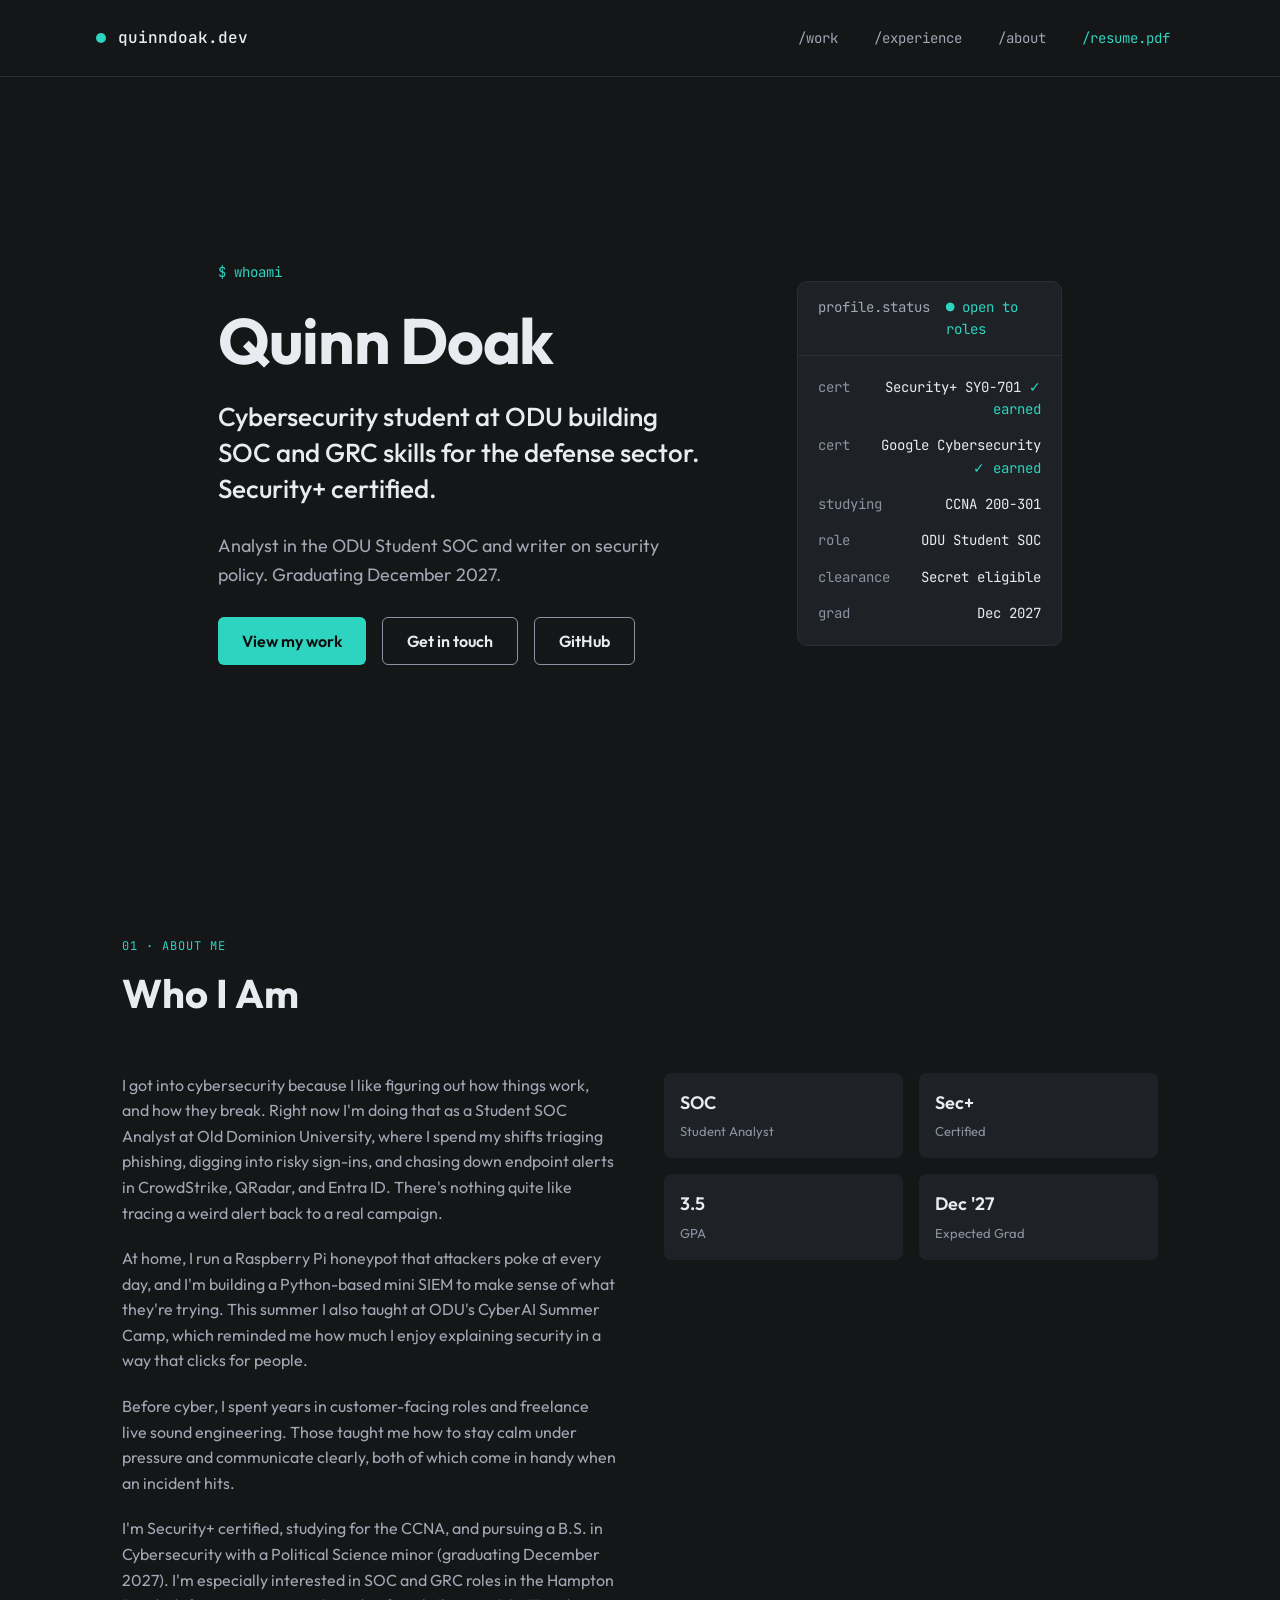
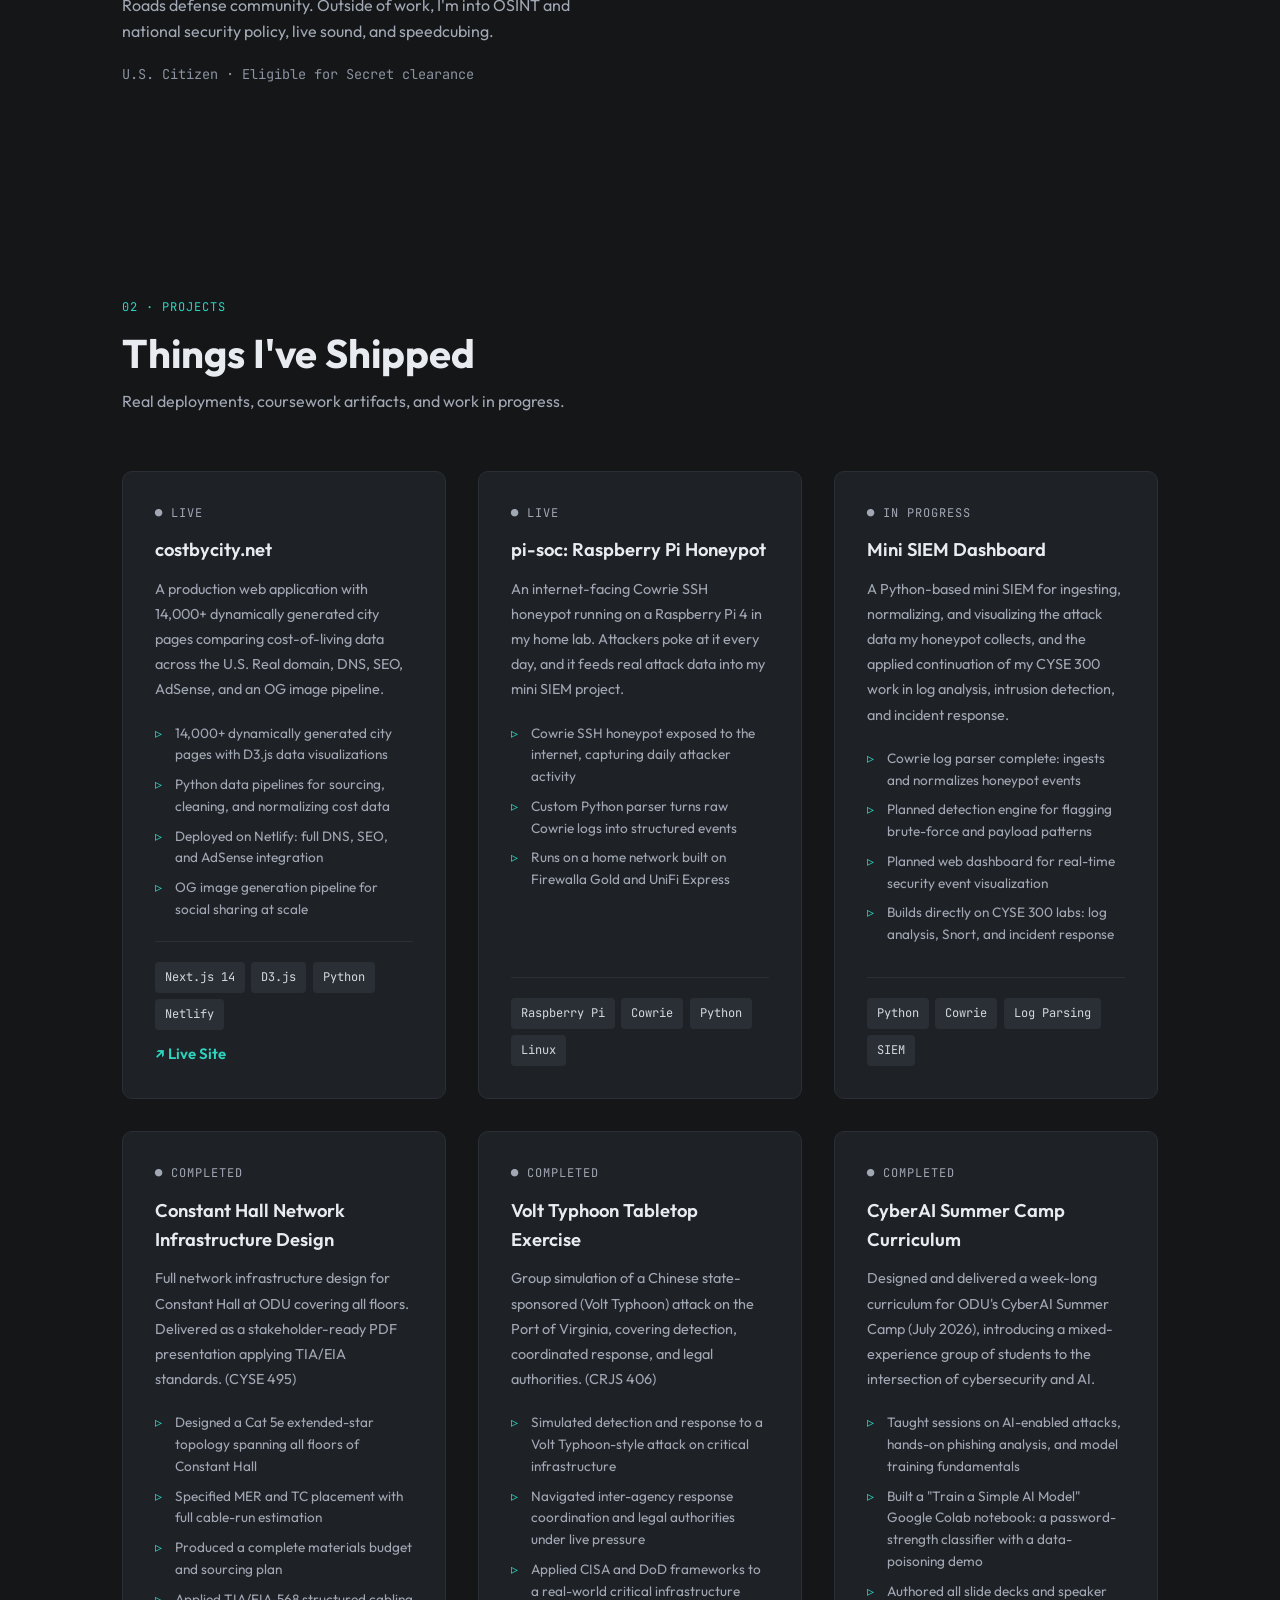
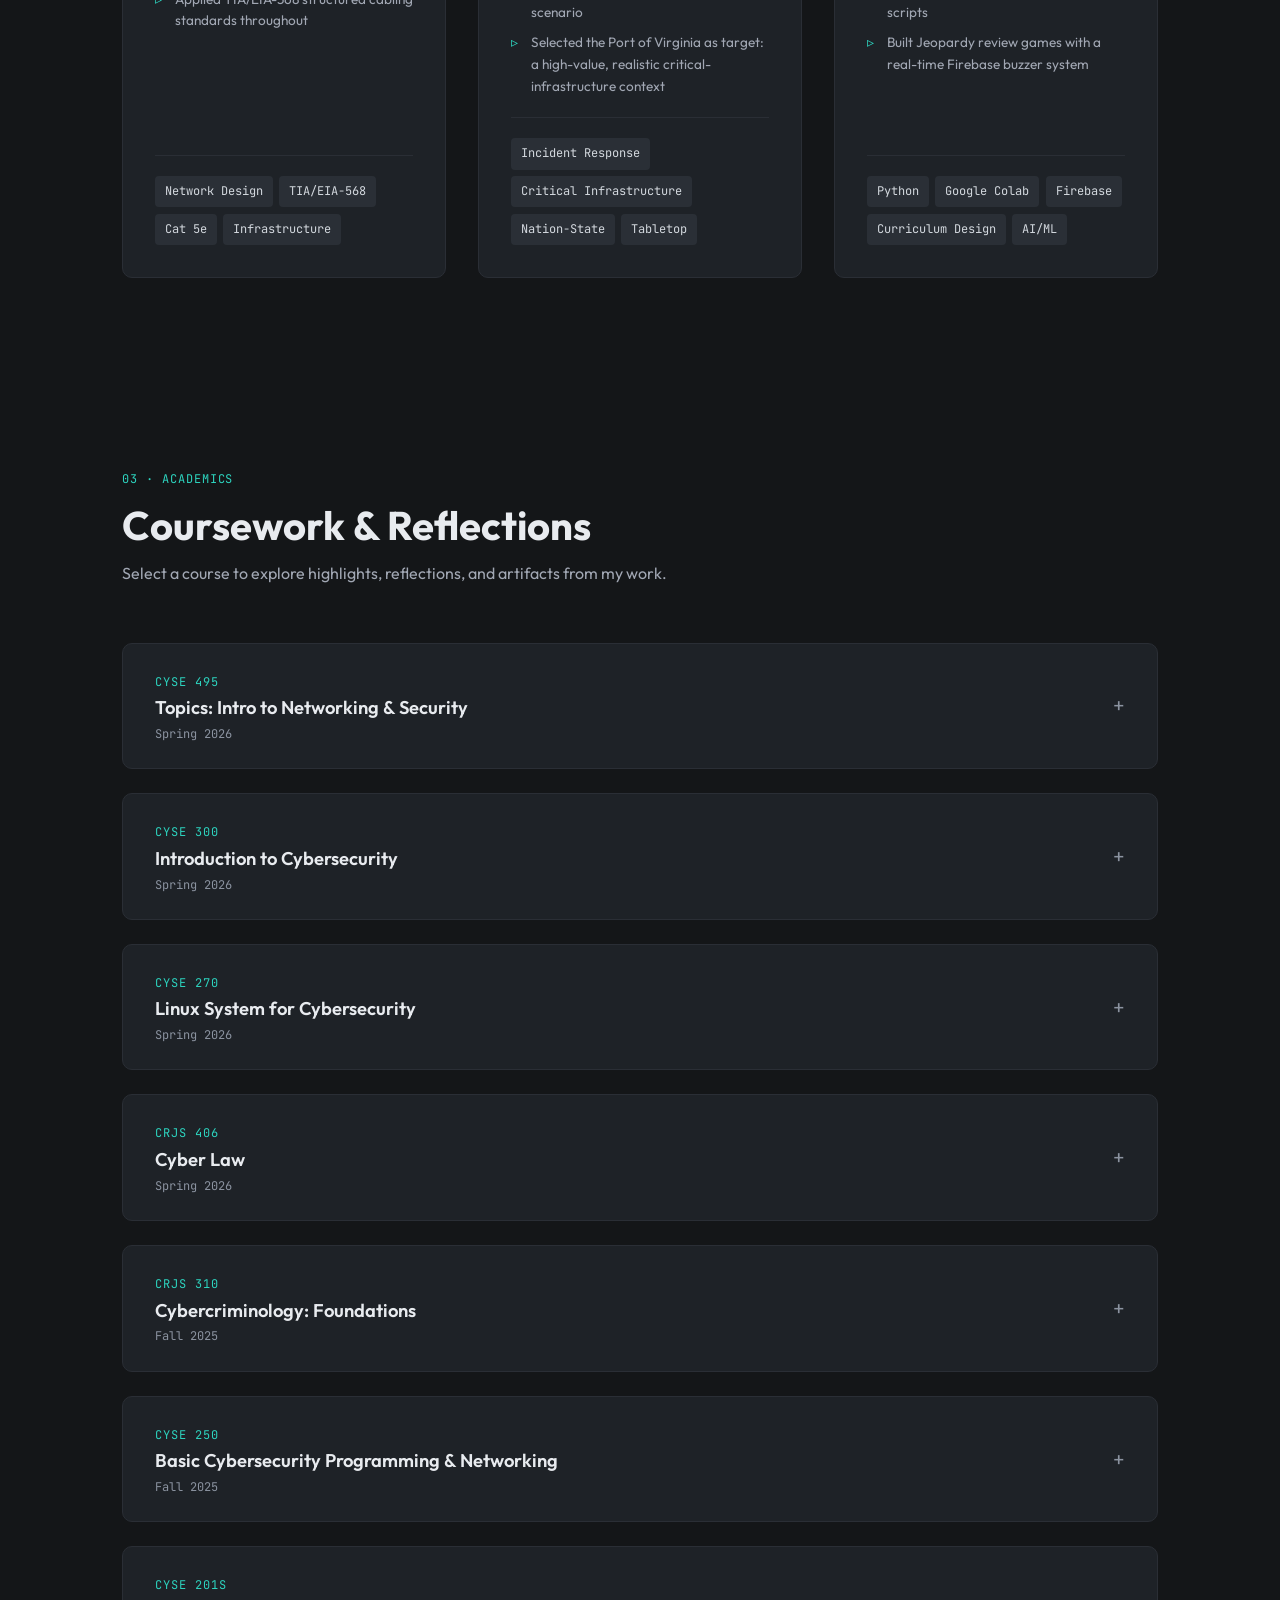
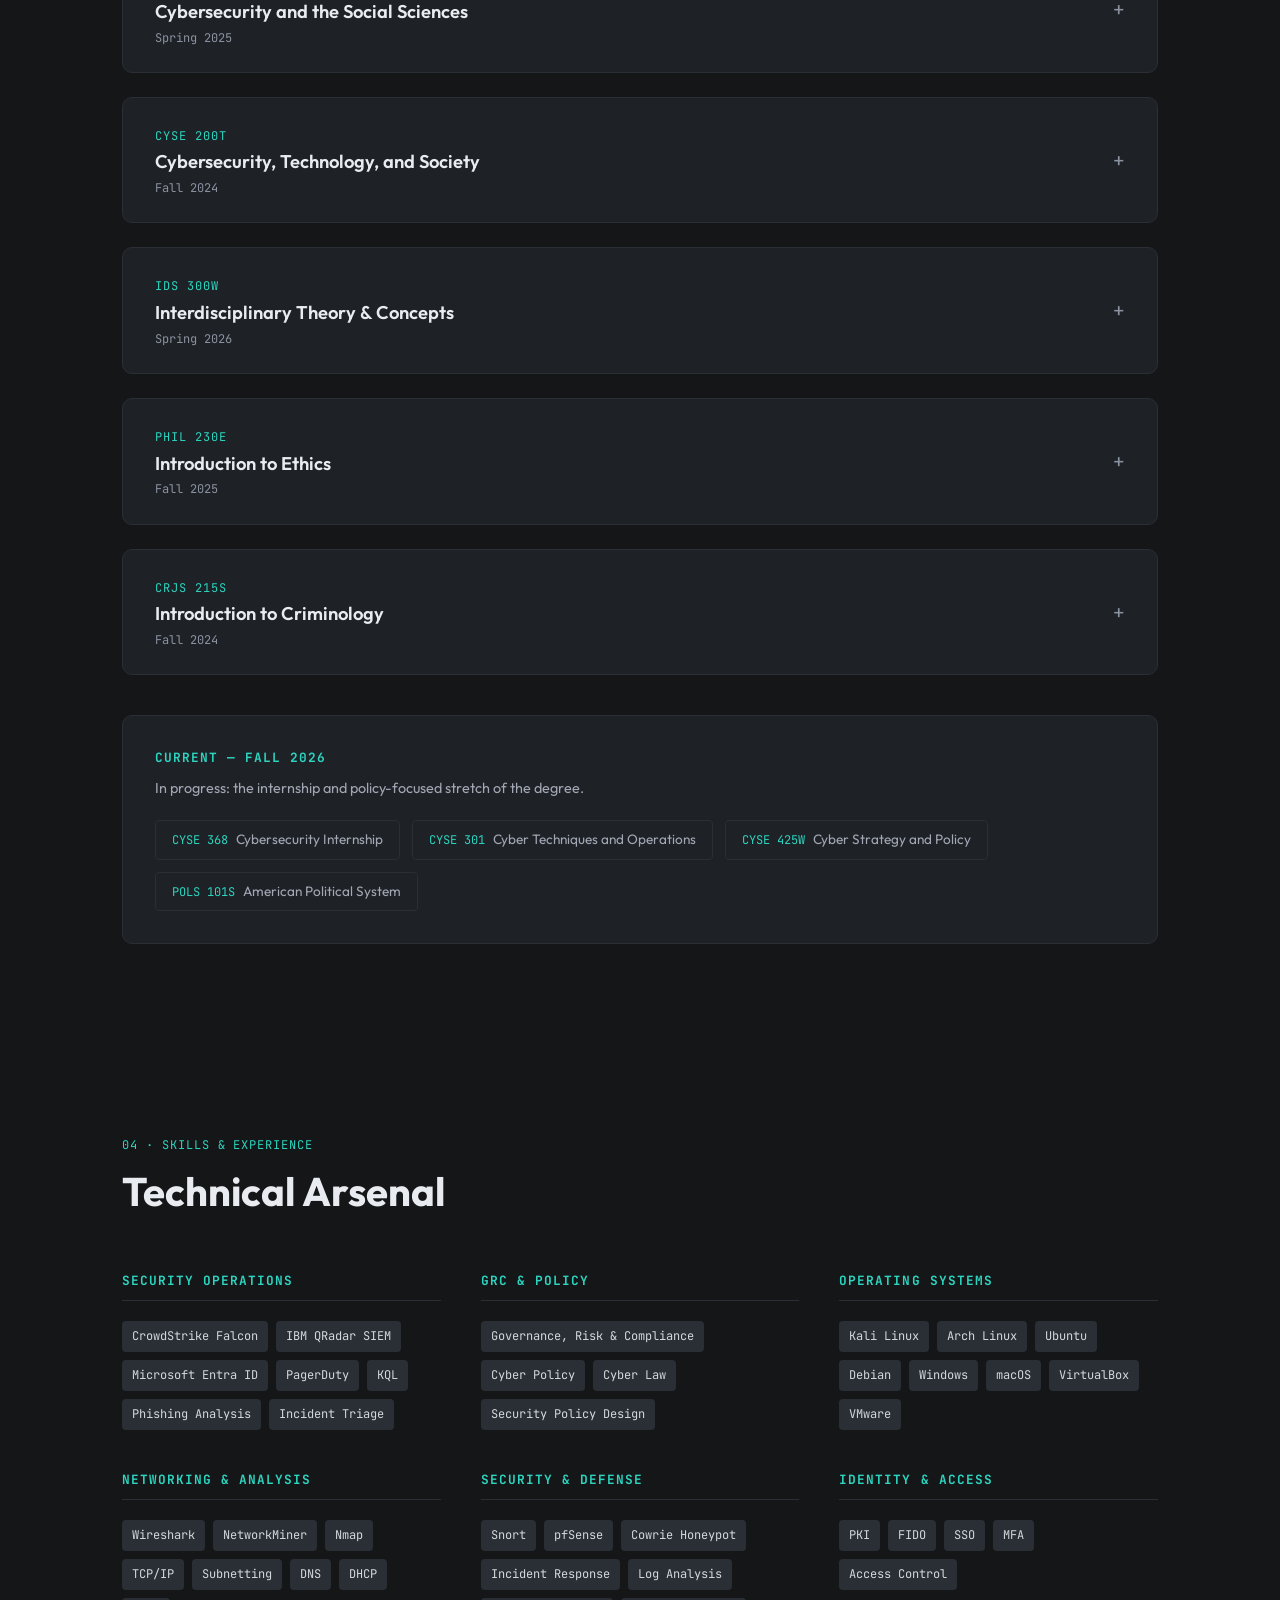
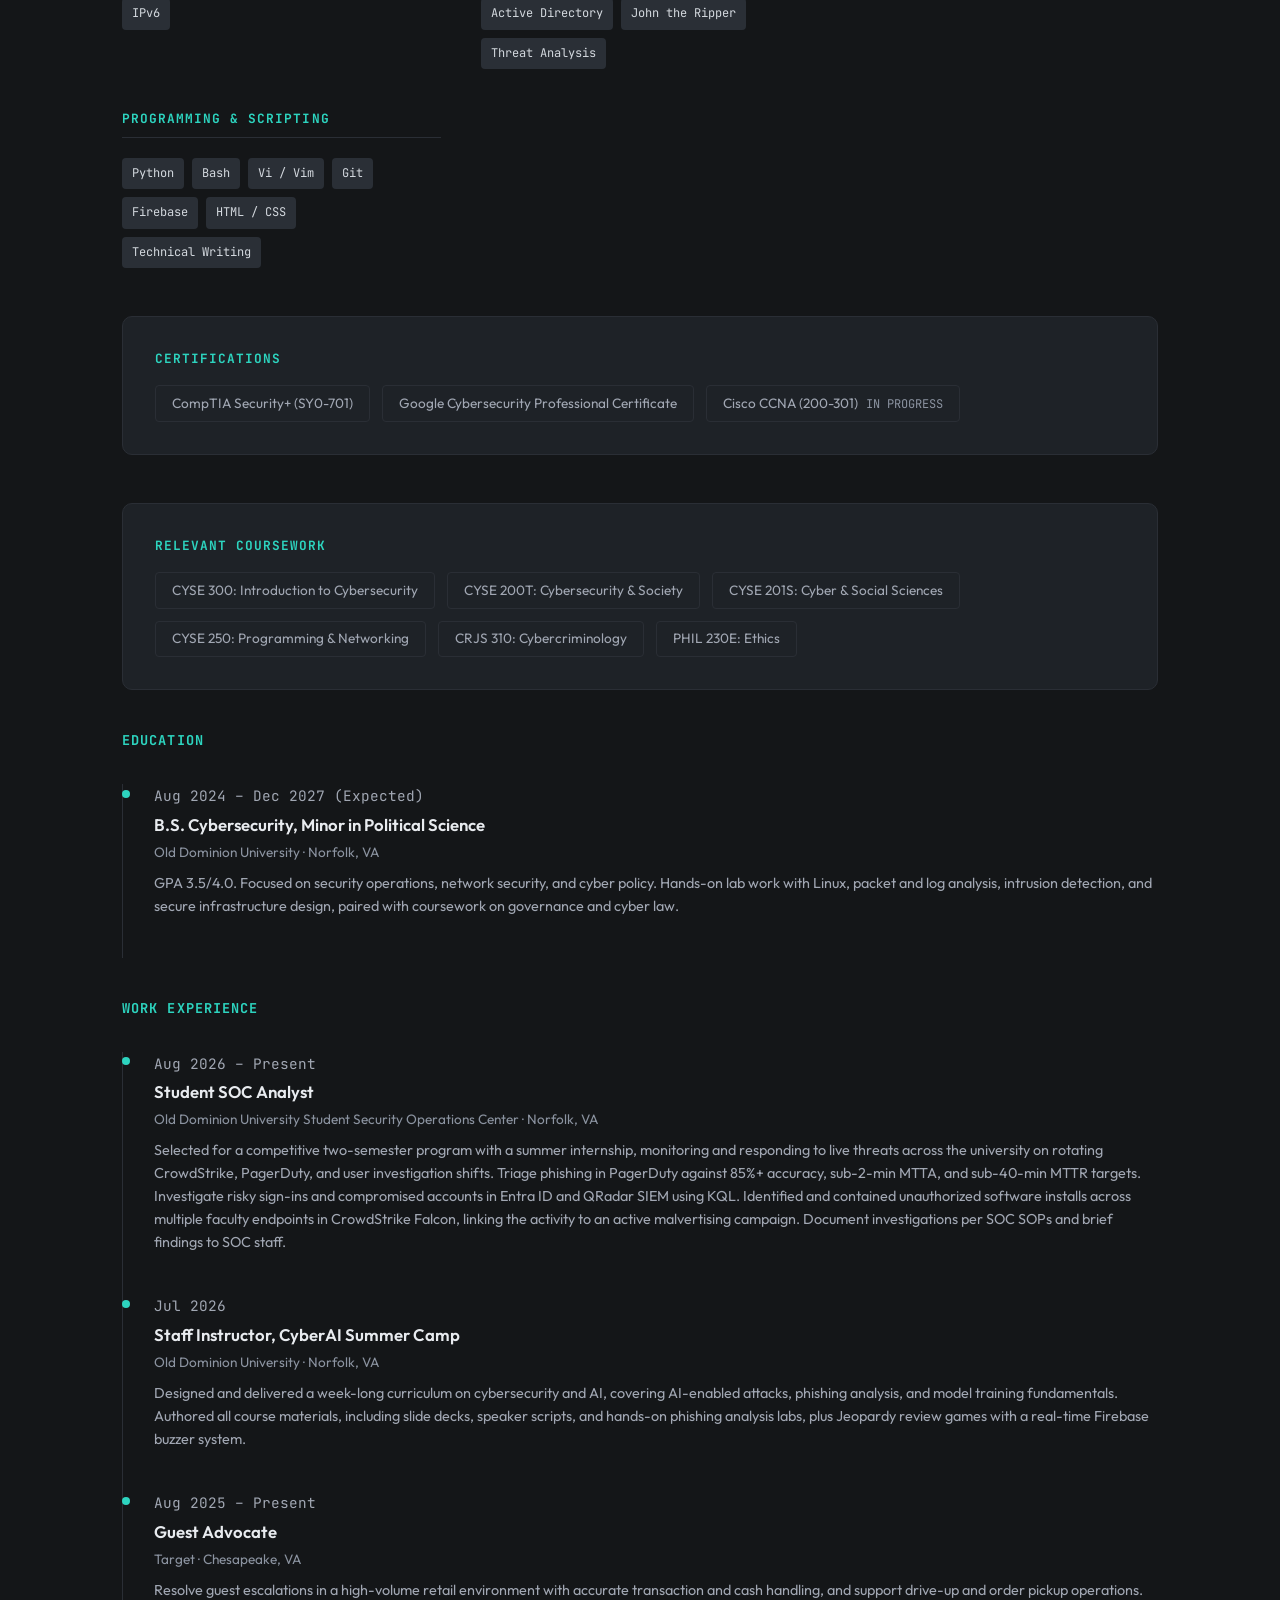
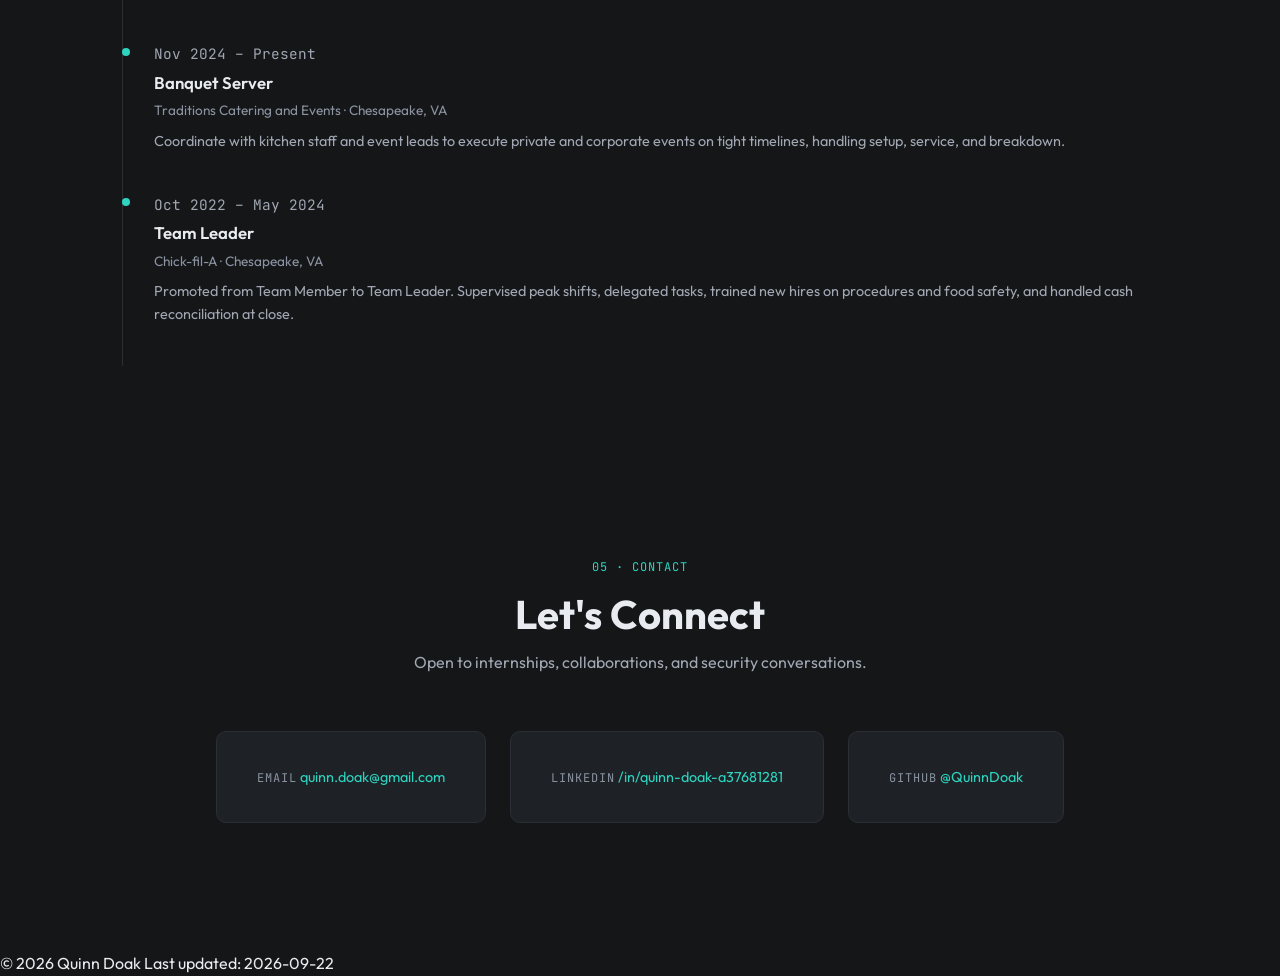
==== commit 01addbe1: "Console redesign: hero and profile.status panel Data-driven hero (prompt, name, target line, support" ====
--- a/index.html
+++ b/index.html
@@ -95,13 +95,8 @@
 
 <main id="main">
 
-  <section class="hero" id="top" aria-label="Introduction">
-    <div class="hero-particle"></div>
-    <div class="hero-particle"></div>
-    <div class="hero-particle"></div>
-    <div class="hero-particle"></div>
-    <div class="hero-particle"></div>
-    <div class="hero-grid" id="hero-grid"></div>
+  <section class="hero-section" id="top" aria-label="Introduction">
+    <div class="section-inner hero-inner" id="hero-grid"></div>
   </section>
 
   <section id="about">
--- a/assets/css/styles.css
+++ b/assets/css/styles.css
@@ -380,75 +380,108 @@
    Each block below is deleted when its section is rebuilt.
    ========================================================================== */
 
-/* LEGACY HERO */
-.hero {
-  min-height: 60vh;
-  display: flex;
-  align-items: center;
-  justify-content: center;
-  padding: 4rem 2rem;
-  position: relative;
-  max-width: 1100px;
-  margin: 0 auto;
-}
-
-.hero-grid {
+/* HERO */
+.hero-inner {
   display: grid;
-  grid-template-columns: 1fr 1.2fr;
-  gap: 4rem;
-  align-items: center;
-  width: 100%;
-}
-
-.hero-photo-col { display: flex; justify-content: center; }
-
-.hero-photo-wrapper { position: relative; width: 300px; height: 360px; }
-
-.hero-photo {
-  position: relative;
-  z-index: 1;
-  width: 100%;
-  height: 100%;
-  object-fit: cover;
-  display: block;
-  border: 1px solid var(--border);
-}
-
-.hero-greeting {
+  grid-template-columns: repeat(12, minmax(0, 1fr));
+  column-gap: var(--space-lg);
+  align-items: center;
+  padding-top: 88px;
+  padding-bottom: 80px;
+}
+
+.hero-copy {
+  grid-column: span 7;
+  display: flex;
+  flex-direction: column;
+  gap: var(--space-lg);
+}
+
+.hero-prompt {
   font-family: var(--font-mono);
   font-size: var(--fs-mono);
   color: var(--accent);
-  margin-bottom: 1rem;
-}
-
-.hero-name { font-size: clamp(2.2rem, 5vw, 3.5rem); font-weight: 700; line-height: 1.1; margin-bottom: 0.5rem; }
-.hero-name .highlight { color: var(--accent); }
-
-.hero-title {
-  font-family: var(--font-mono);
-  font-size: 0.8rem;
+}
+
+.hero-name {
+  font-size: var(--fs-display);
+  font-weight: 700;
+  letter-spacing: -0.02em;
+  line-height: 1.05;
+}
+
+.hero-lead {
+  font-size: var(--fs-hero-lead);
+  font-weight: 500;
+  line-height: 1.4;
+}
+
+.hero-supporting {
+  font-size: var(--fs-body-lg);
+  line-height: 1.6;
   color: var(--text-secondary);
-  margin-bottom: 1rem;
-  line-height: 1.6;
-}
-
-.hero-bio { font-size: 1rem; color: var(--text-secondary); line-height: 1.8; margin-bottom: 1.75rem; }
-
-.hero-actions { display: flex; gap: 1rem; flex-wrap: wrap; }
-
-.btn-outline {
-  background: transparent;
-  color: var(--text-primary);
-  border: 1px solid var(--text-muted);
-}
-.btn-outline:hover { border-color: var(--text-primary); background: var(--bg-card); }
-
-.btn-download {
-  background: transparent;
-  color: var(--accent);
-  border: 1px solid var(--text-muted);
-}
-.btn-download:hover { border-color: var(--text-primary); background: var(--bg-card); }
+  max-width: 600px;
+}
+
+.hero-actions {
+  display: flex;
+  gap: var(--space-md);
+  flex-wrap: wrap;
+  padding-top: 4px;
+}
+
+/* STATUS PANEL */
+.status-panel {
+  grid-column: 9 / span 4;
+  background: var(--bg-card);
+  border: 1px solid var(--border);
+  border-radius: var(--radius-card);
+  overflow: hidden;
+  font-family: var(--font-mono);
+  font-size: var(--fs-mono);
+}
+
+.status-panel-head {
+  display: flex;
+  justify-content: space-between;
+  gap: var(--space-md);
+  padding: 14px 20px;
+  border-bottom: 1px solid var(--border);
+  color: var(--text-secondary);
+}
+
+.status-badge { color: var(--accent); }
+
+.status-rows {
+  display: flex;
+  flex-direction: column;
+  gap: 14px;
+  padding: 20px;
+  margin: 0;
+}
+
+.status-row {
+  display: flex;
+  justify-content: space-between;
+  gap: var(--space-md);
+}
+
+.status-key { color: var(--text-muted); }
+
+.status-value { margin: 0; text-align: right; }
+
+.status-mark { color: var(--accent); }
+
+@media (max-width: 1024px) {
+  .hero-inner { grid-template-columns: 1fr; row-gap: 40px; padding-top: 56px; padding-bottom: 56px; }
+  .hero-copy { grid-column: auto; }
+  .status-panel { grid-column: auto; max-width: 480px; }
+}
+
+@media (max-width: 767px) {
+  .hero-actions { flex-direction: column; align-items: stretch; }
+  .status-panel { max-width: none; }
+}
 
 /* LEGACY SECTIONS */
 section { padding: 6rem 2rem; max-width: 1100px; margin: 0 auto; }
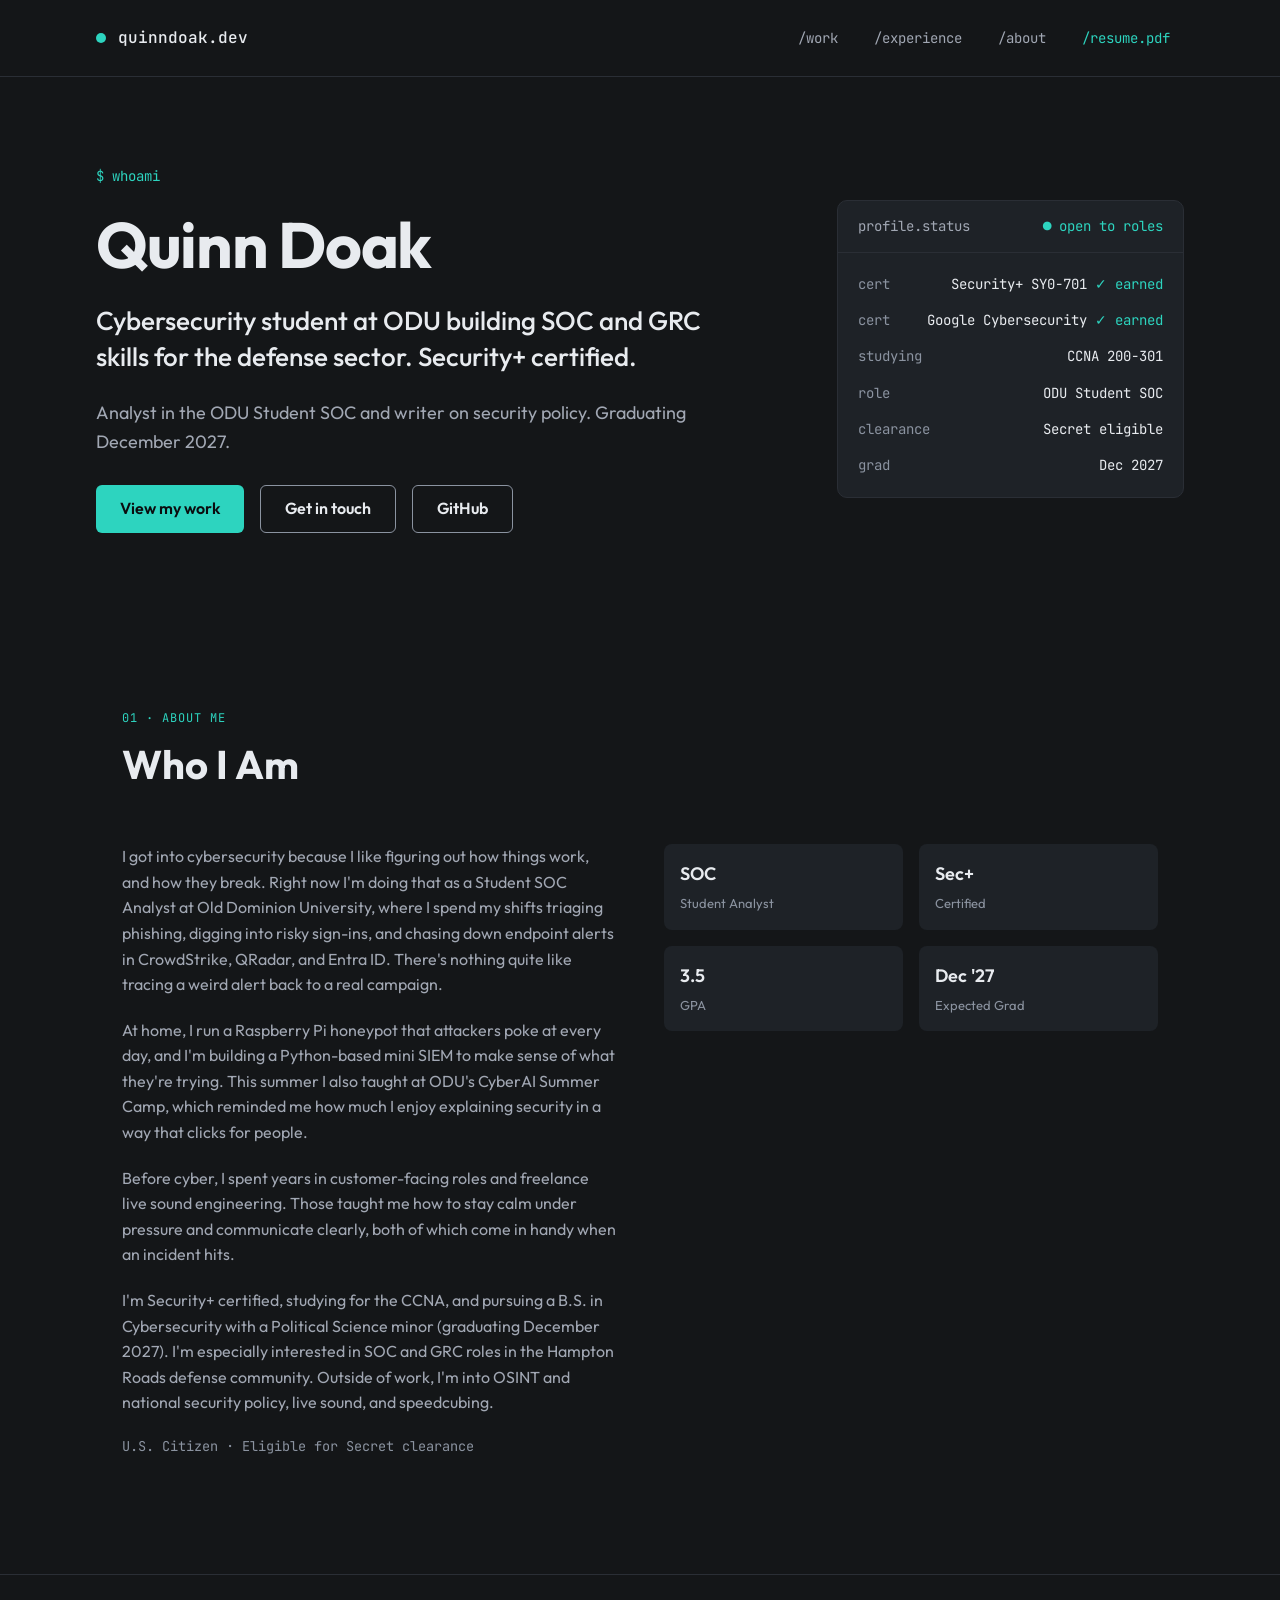
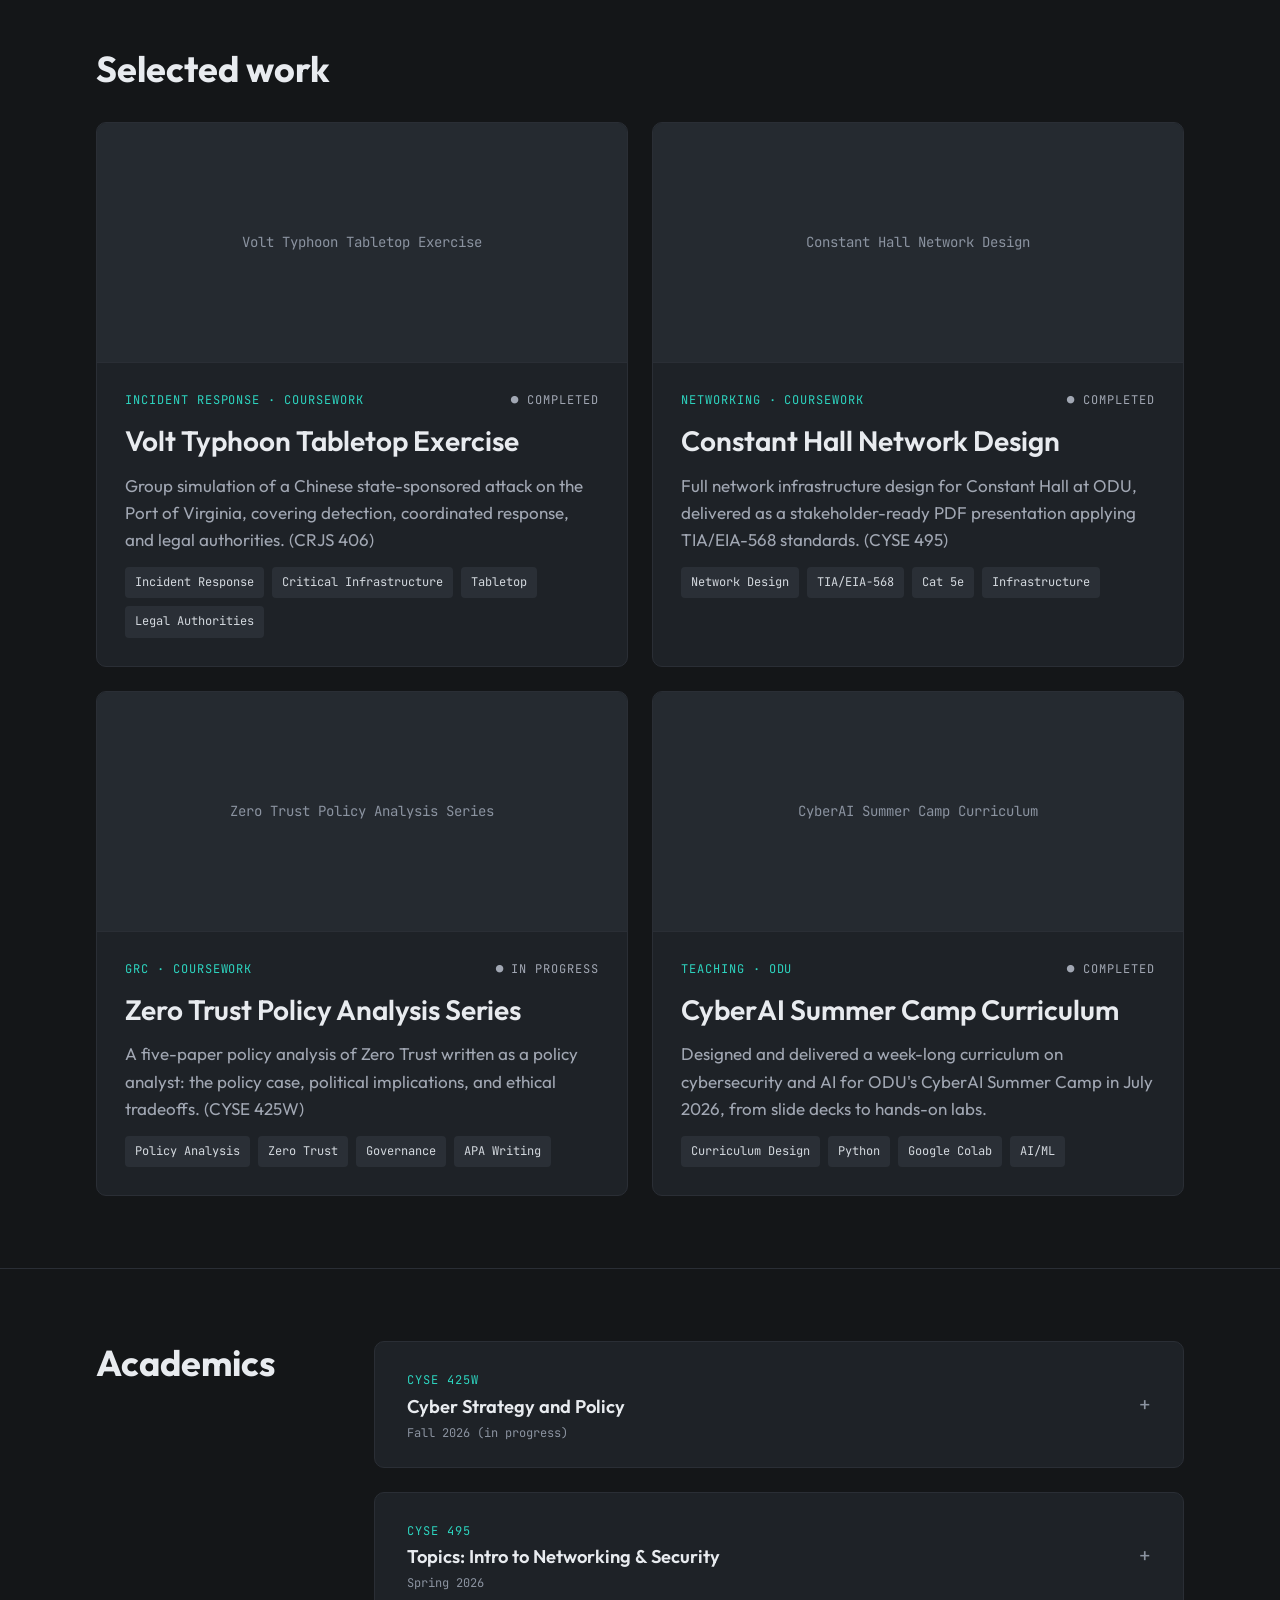
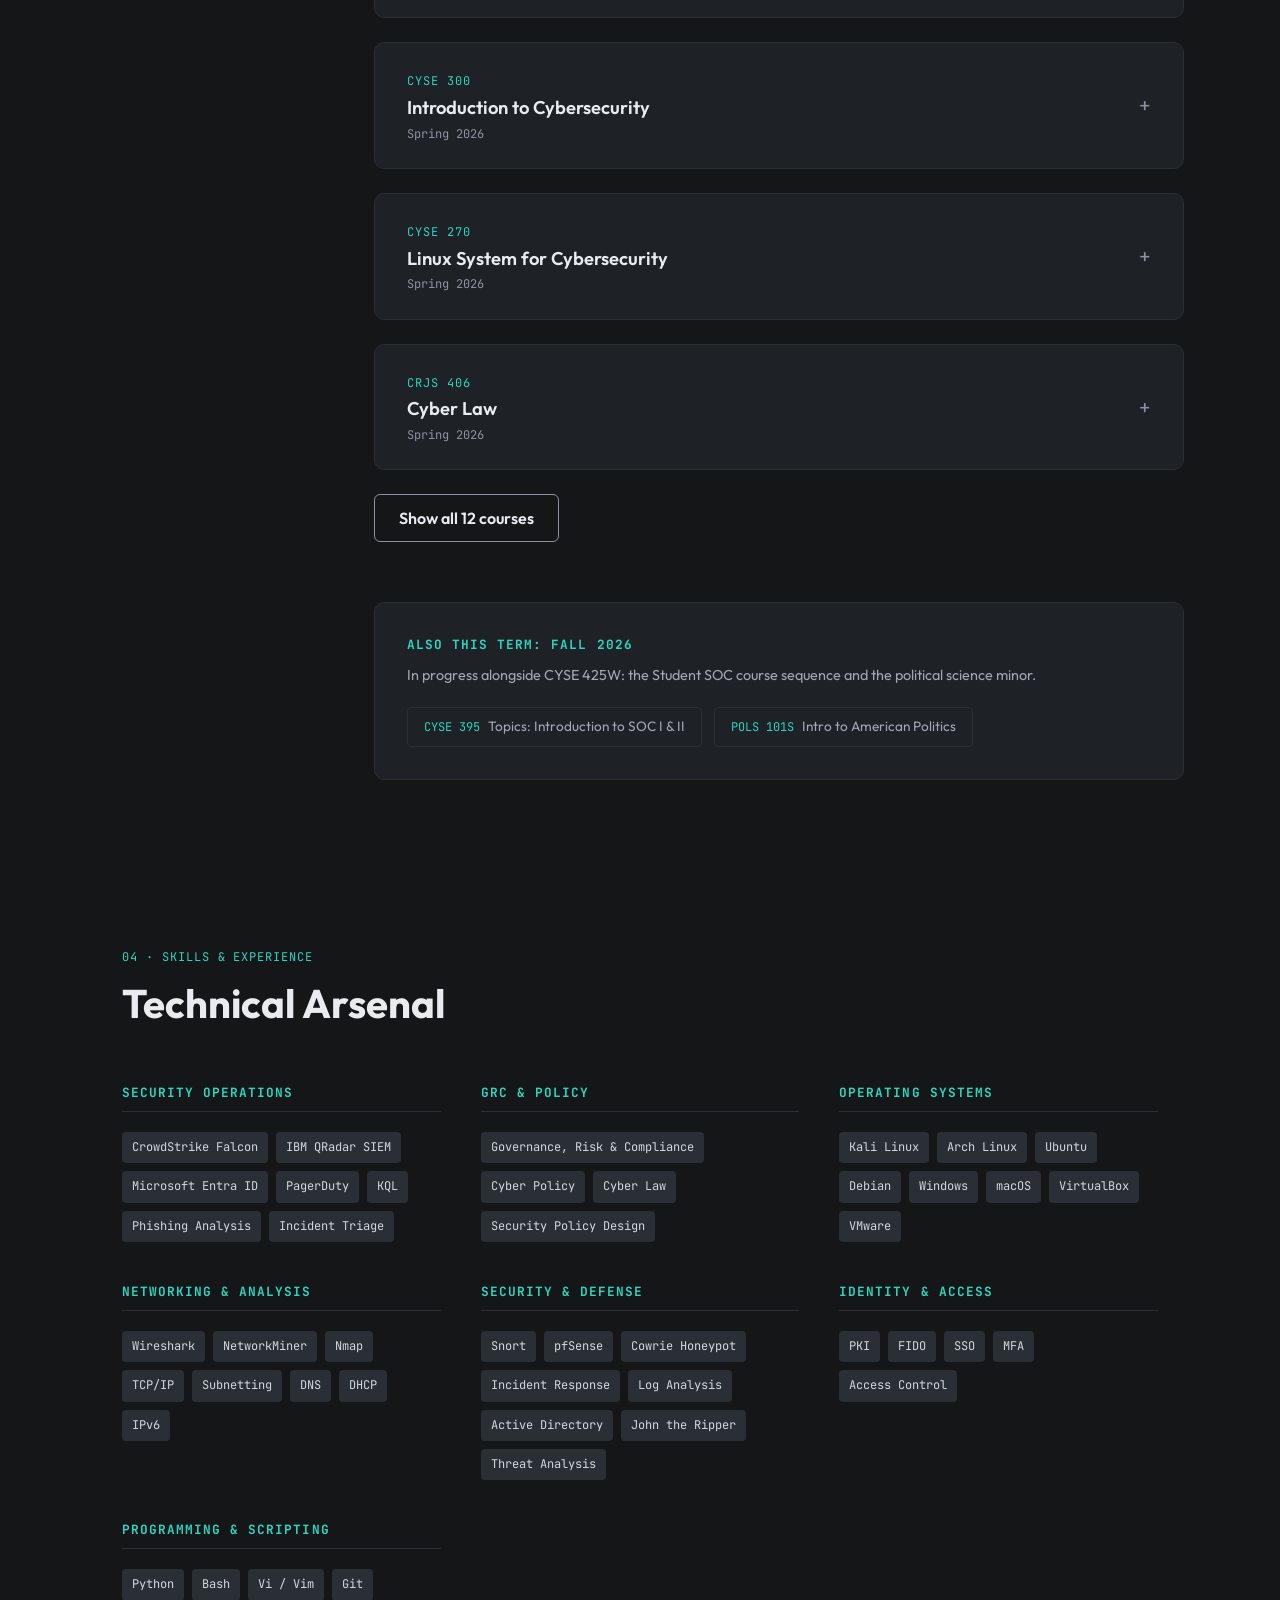
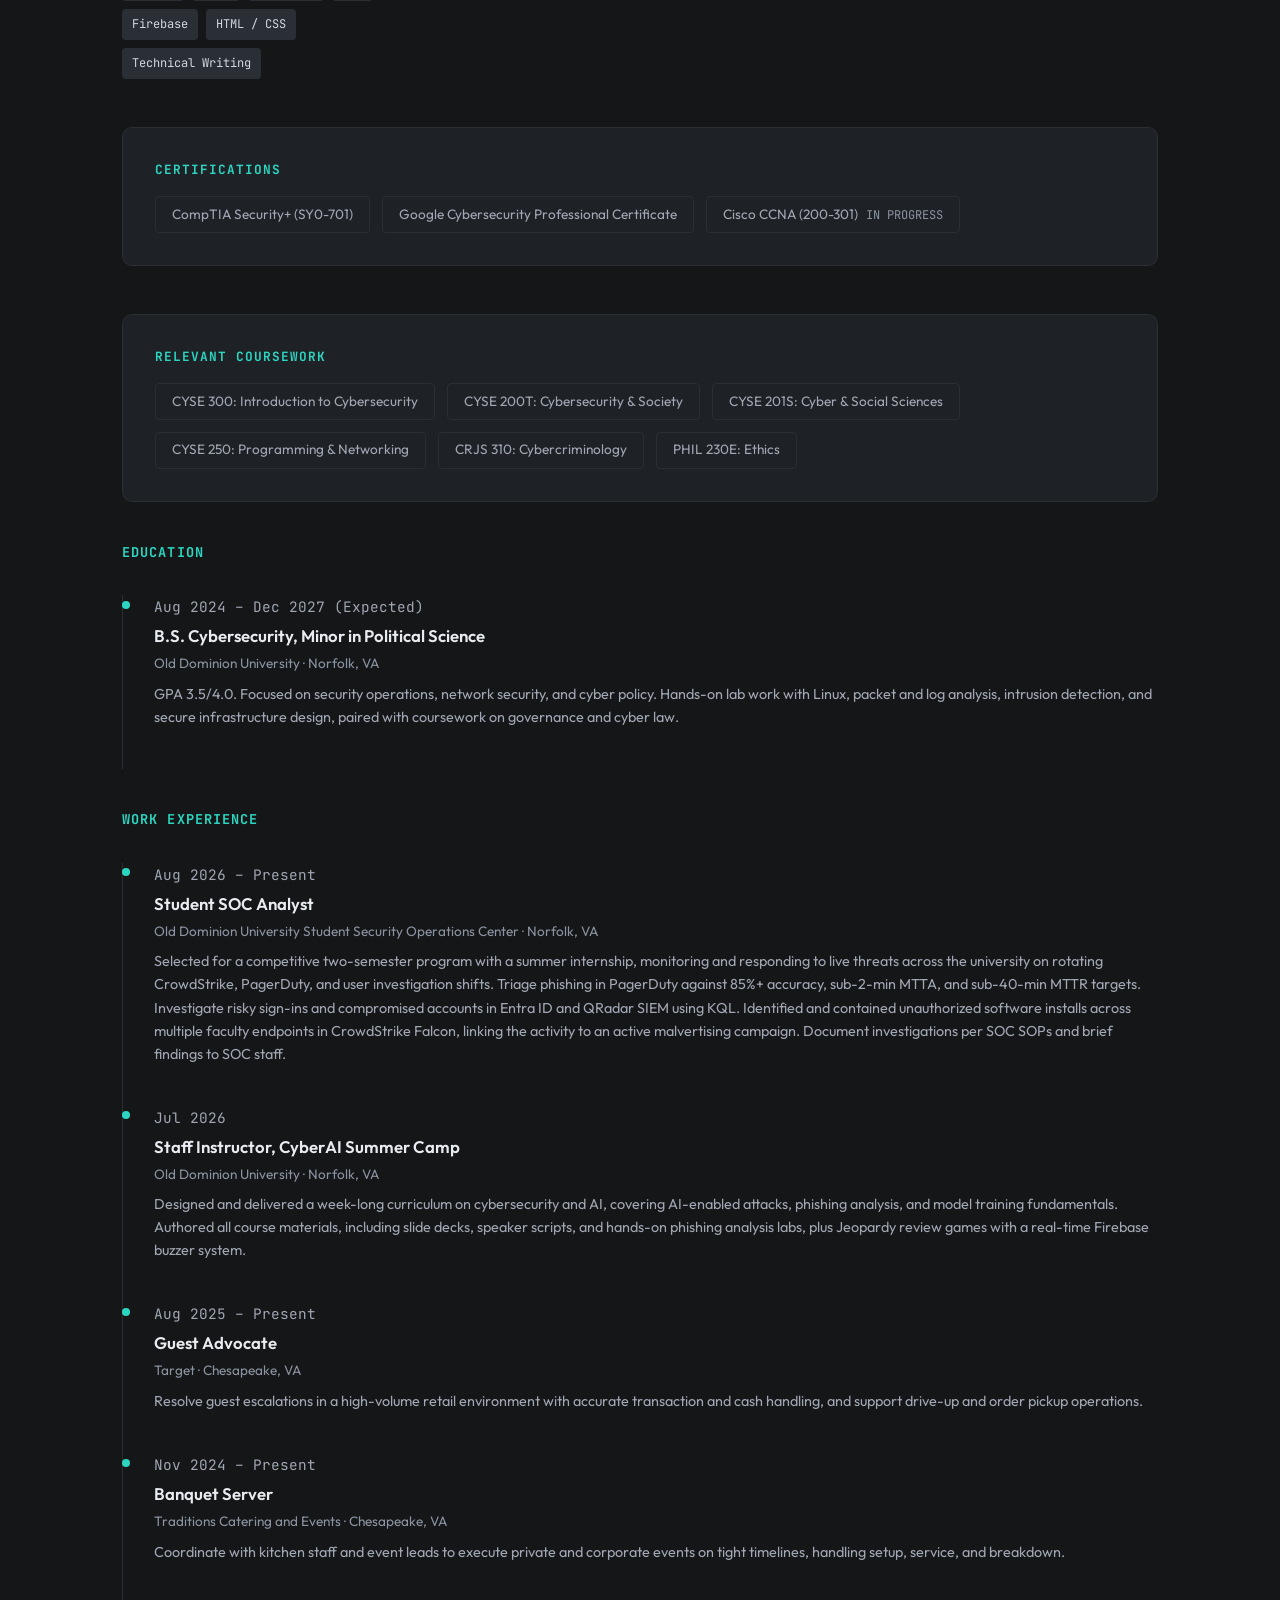
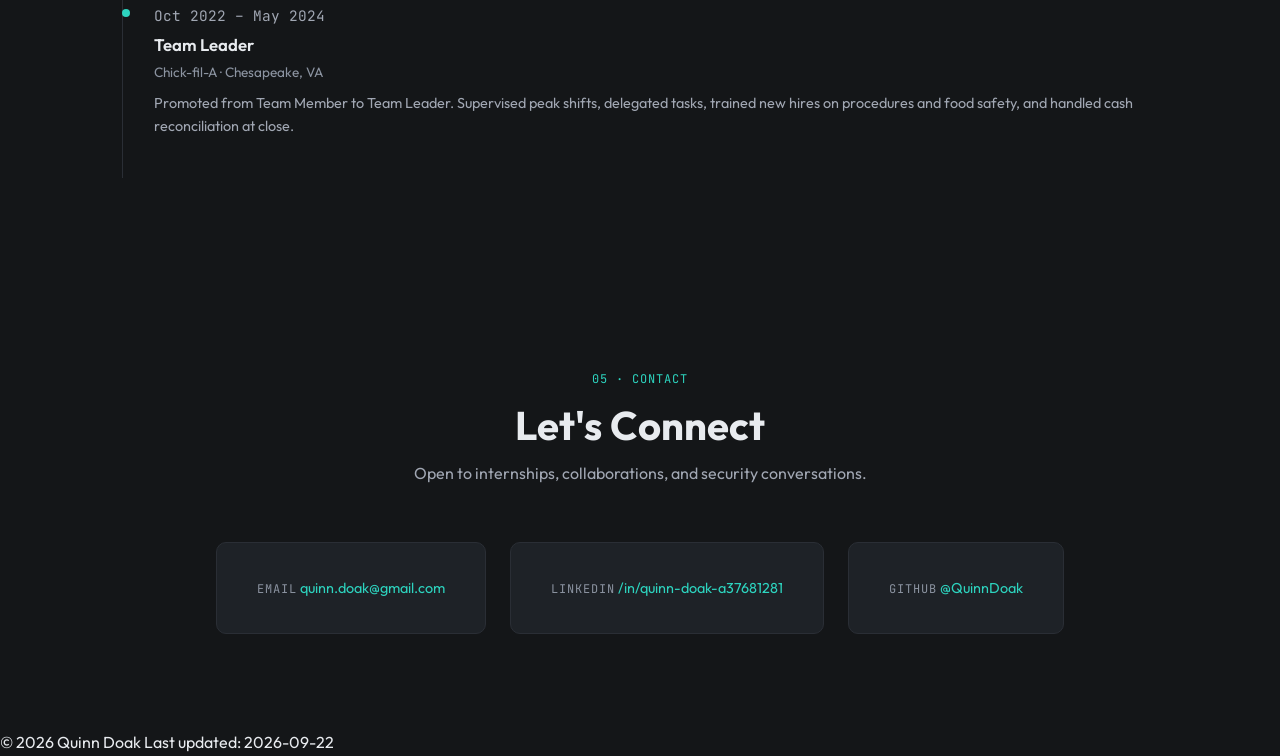
==== commit c53b4795: "Console redesign: Selected work section and academics Remove personal projects from projects.json (Q" ====
--- a/index.html
+++ b/index.html
@@ -107,23 +107,21 @@
     <div class="about-grid fade-in" id="about-grid"></div>
   </section>
 
-  <section id="work">
-    <div class="section-header fade-in">
-      <p class="section-label">02 · Projects</p>
-      <h2 class="section-title">Things I've Shipped</h2>
-      <p class="section-subtitle">Real deployments, coursework artifacts, and work in progress.</p>
+  <section id="work" class="section">
+    <div class="section-inner work-inner">
+      <h2 class="section-h2">Selected work</h2>
+      <div class="featured-grid" id="projects-grid"></div>
     </div>
-    <div class="projects-grid fade-in" id="projects-grid"></div>
   </section>
 
-  <section id="academics">
-    <div class="section-header fade-in">
-      <p class="section-label">03 · Academics</p>
-      <h2 class="section-title">Coursework &amp; Reflections</h2>
-      <p class="section-subtitle">Select a course to explore highlights, reflections, and artifacts from my work.</p>
+  <section id="academics" class="section">
+    <div class="section-inner split-section">
+      <h2 class="section-h2">Academics</h2>
+      <div class="split-body">
+        <div class="course-grid" id="course-grid"></div>
+        <div id="upcoming-root"></div>
+      </div>
     </div>
-    <div class="course-grid fade-in" id="course-grid"></div>
-    <div id="upcoming-root"></div>
   </section>
 
   <section id="skills">
--- a/assets/css/styles.css
+++ b/assets/css/styles.css
@@ -484,7 +484,7 @@
 }
 
 /* LEGACY SECTIONS */
-section { padding: 6rem 2rem; max-width: 1100px; margin: 0 auto; }
+section:not(.section):not(.hero-section) { padding: 6rem 2rem; max-width: 1100px; margin: 0 auto; }
 .section-header { margin-bottom: 3.5rem; }
 
 .section-label {
@@ -518,67 +518,140 @@
 .stat-number { font-size: 1.125rem; font-weight: 600; margin-bottom: 0.25rem; }
 .stat-label { font-size: 0.8125rem; color: var(--text-muted); }
 
-/* LEGACY PROJECTS */
-.projects-grid { display: grid; grid-template-columns: repeat(auto-fit, minmax(320px, 1fr)); gap: 2rem; }
-
-.project-card {
+/* SECTION HEADINGS AND SPLIT LAYOUT */
+.section-h2 {
+  font-size: var(--fs-h2);
+  font-weight: 700;
+  line-height: 1.2;
+}
+
+.split-section {
+  display: grid;
+  grid-template-columns: repeat(12, minmax(0, 1fr));
+  column-gap: var(--space-lg);
+  align-items: start;
+}
+
+.split-section > .section-h2 { grid-column: span 3; }
+
+.split-body {
+  grid-column: 4 / span 9;
+  display: flex;
+  flex-direction: column;
+  gap: 20px;
+}
+
+@media (max-width: 1024px) {
+  .split-section { display: flex; flex-direction: column; gap: var(--space-lg); align-items: stretch; }
+}
+
+/* WORK */
+.work-inner {
+  display: flex;
+  flex-direction: column;
+  gap: 32px;
+}
+
+.featured-grid {
+  display: grid;
+  grid-template-columns: repeat(2, minmax(0, 1fr));
+  gap: var(--space-lg);
+}
+
+@media (max-width: 899px) {
+  .featured-grid { grid-template-columns: 1fr; }
+}
+
+.work-card {
   background: var(--bg-card);
   border: 1px solid var(--border);
   border-radius: var(--radius-card);
-  padding: 2rem;
   display: flex;
   flex-direction: column;
-}
-
-.project-status {
+  overflow: hidden;
+}
+
+.work-card-well {
+  height: 240px;
+  background: var(--bg-raised);
+  border-bottom: 1px solid var(--border);
+  display: flex;
+  align-items: center;
+  justify-content: center;
+  padding: 0 var(--space-lg);
+  font-family: var(--font-mono);
+  font-size: var(--fs-mono);
+  color: var(--text-muted);
+  text-align: center;
+}
+
+.work-card-well img {
+  width: 100%;
+  height: 100%;
+  object-fit: cover;
+}
+
+.work-card-body {
+  padding: var(--space-card);
+  display: flex;
+  flex-direction: column;
+  gap: 14px;
+}
+
+.work-card-meta {
+  display: flex;
+  justify-content: space-between;
+  gap: var(--space-md);
+  flex-wrap: wrap;
   font-family: var(--font-mono);
   font-size: var(--fs-label);
   letter-spacing: 0.08em;
   text-transform: uppercase;
-  margin-bottom: 0.75rem;
-  display: flex;
-  align-items: center;
-  gap: 0.5rem;
+}
+
+.work-card-eyebrow { color: var(--accent); }
+
+.work-card-status { color: var(--text-secondary); }
+
+.work-card-title {
+  font-size: var(--fs-h3);
+  font-weight: 600;
+  line-height: 1.2;
+}
+
+.work-card-title a { color: inherit; text-decoration: none; }
+
+.work-card-title a:hover { text-decoration: underline; text-underline-offset: 4px; }
+
+.work-card-summary {
+  font-size: var(--fs-body);
+  line-height: 1.6;
   color: var(--text-secondary);
 }
 
-.project-status::before { content: '●'; }
-
-.project-name { font-size: 1.15rem; font-weight: 600; margin-bottom: 0.75rem; }
-
-.project-desc { color: var(--text-secondary); font-size: 0.9rem; line-height: 1.75; margin-bottom: 1.25rem; }
-
-.project-highlights { list-style: none; display: flex; flex-direction: column; gap: 0.5rem; margin-bottom: 1.25rem; flex: 1; }
-
-.project-highlights li { font-size: 0.85rem; color: var(--text-secondary); padding-left: 1.25rem; position: relative; }
-
-.project-highlights li::before { content: '\25B9'; position: absolute; left: 0; color: var(--accent); }
-
-.project-footer {
-  display: flex;
-  align-items: center;
-  justify-content: space-between;
+.work-card-tags {
+  display: flex;
   flex-wrap: wrap;
-  gap: 0.75rem;
-  margin-top: auto;
-  padding-top: 1.25rem;
-  border-top: 1px solid var(--border);
-}
-
-.project-stack { display: flex; flex-wrap: wrap; gap: 0.4rem; }
-
-.project-link {
-  display: inline-flex;
-  align-items: center;
-  gap: 0.4rem;
+  gap: var(--space-sm);
+}
+
+.work-card-link {
   font-weight: 600;
   font-size: var(--fs-small);
   color: var(--accent);
   text-decoration: none;
 }
 
-/* LEGACY ACADEMICS */
+.work-card-link:hover { text-decoration: underline; text-underline-offset: 4px; }
+
+/* ACADEMICS */
+[hidden] { display: none !important; }
+
 .course-grid { display: flex; flex-direction: column; gap: 1.5rem; }
+
+.course-grid-more { display: flex; flex-direction: column; gap: 1.5rem; }
+
+.show-all-courses { align-self: flex-start; }
 
 .course-card {
   background: var(--bg-card);
@@ -837,8 +910,7 @@
   .hero-actions { justify-content: center; }
   .about-grid { grid-template-columns: 1fr; }
   .skills-container { grid-template-columns: 1fr; }
-  .projects-grid { grid-template-columns: 1fr; }
-  section { padding: 4rem 1.25rem; }
+  section:not(.section):not(.hero-section) { padding: 4rem 1.25rem; }
   .course-header { padding: 1.25rem; }
   .course-card.open .course-body { padding: 0 1.25rem 1.5rem; }
 }
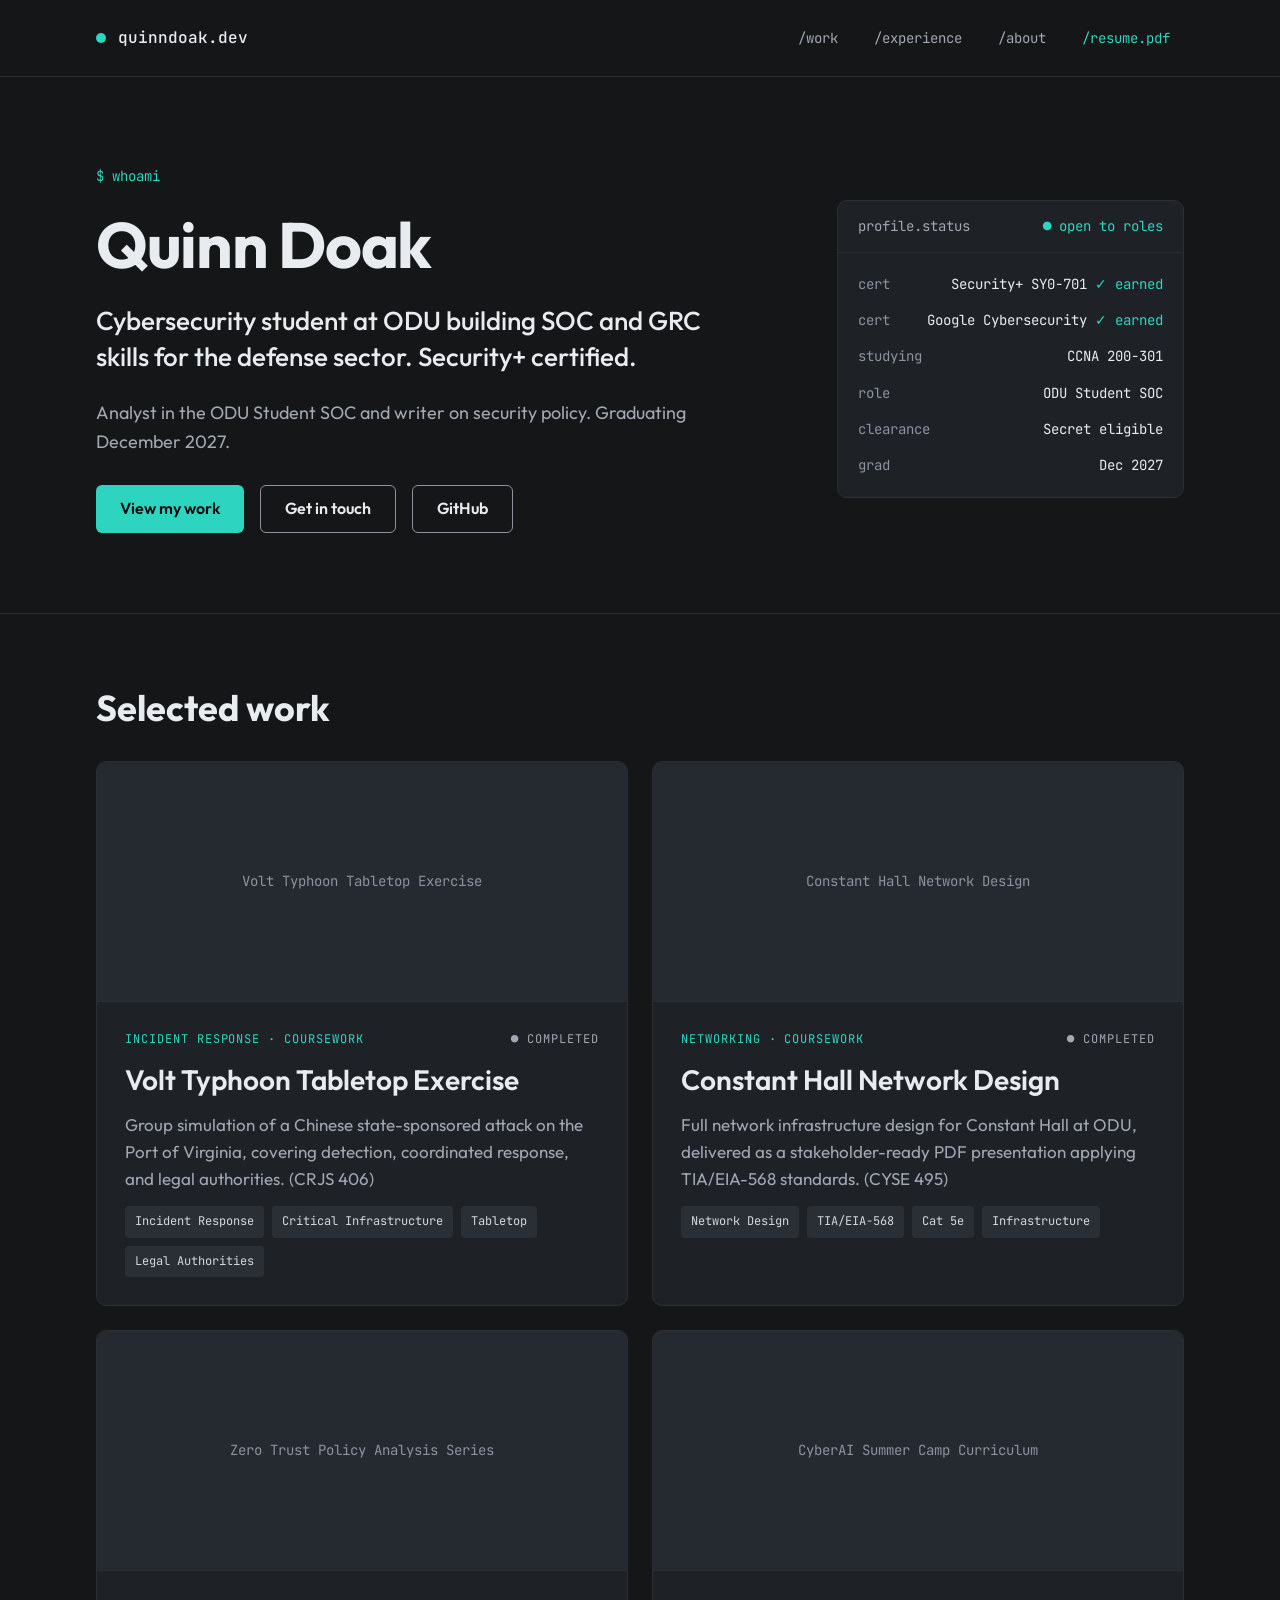
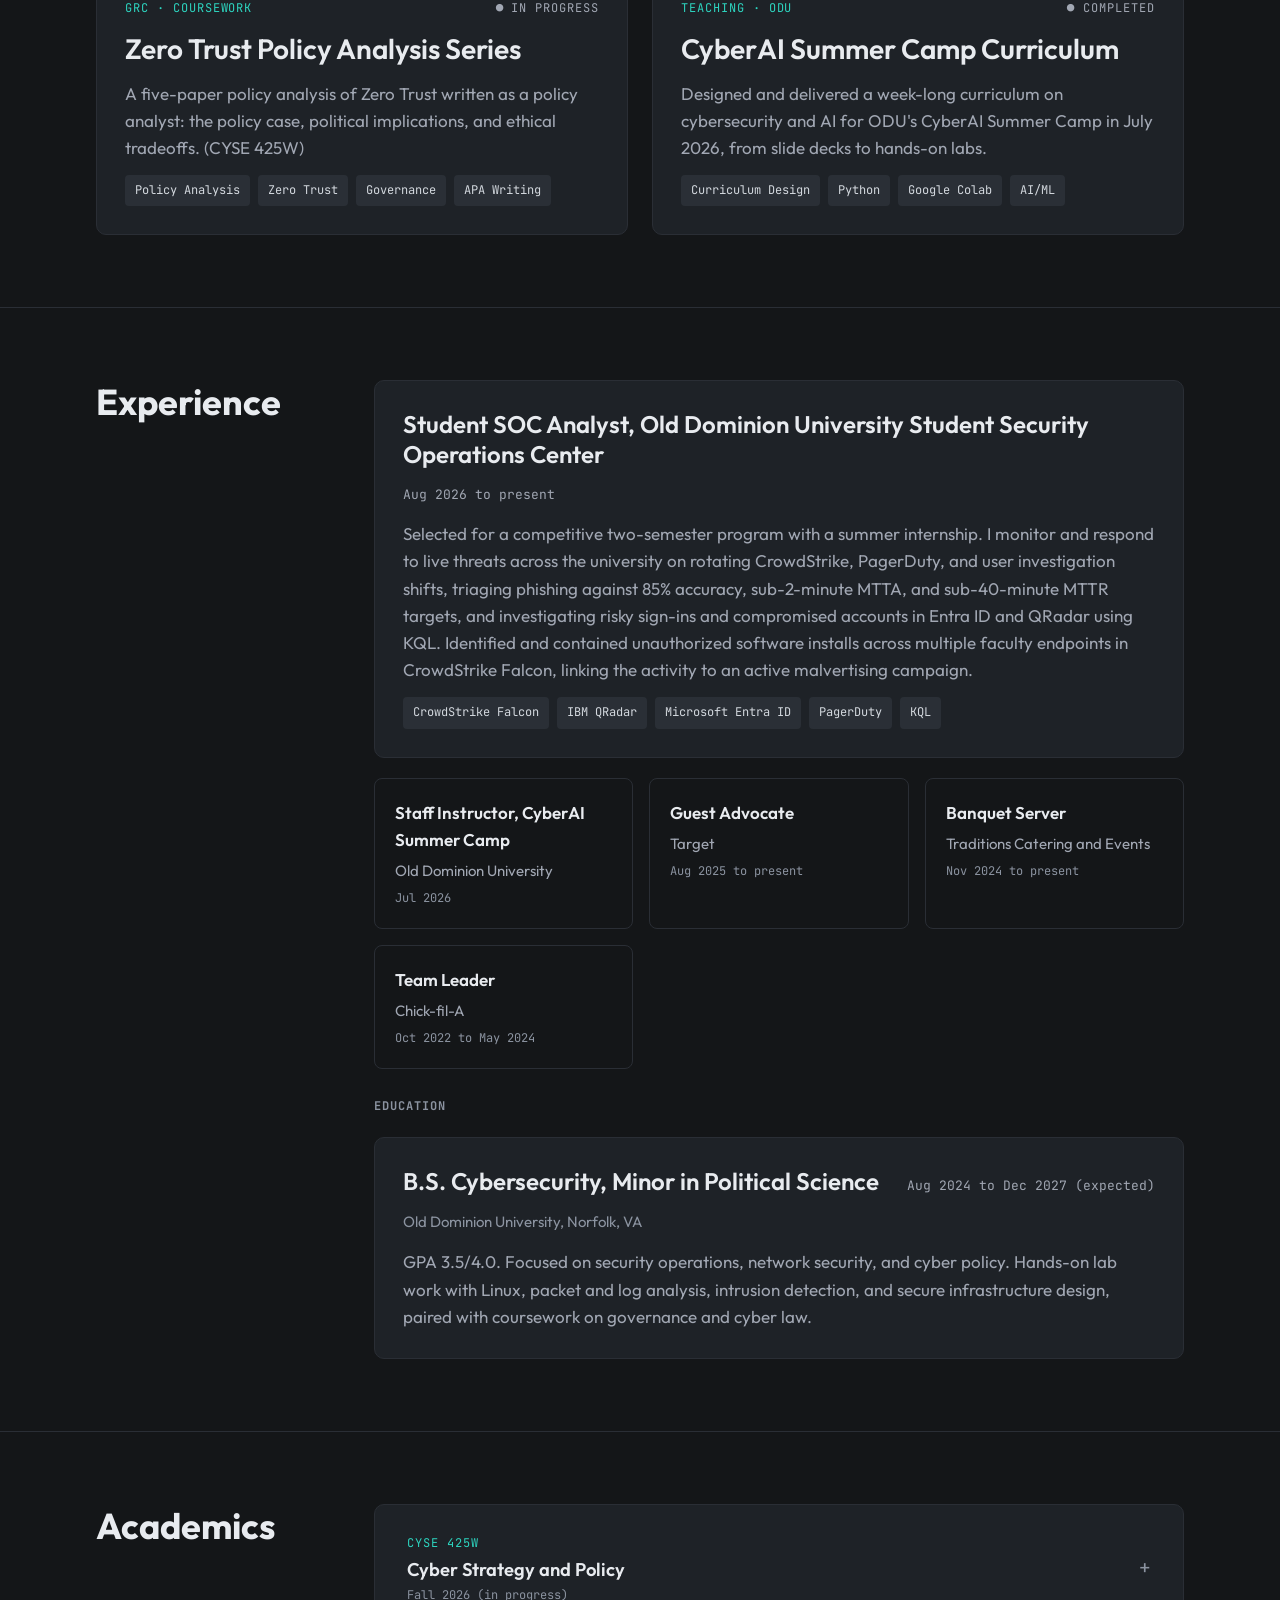
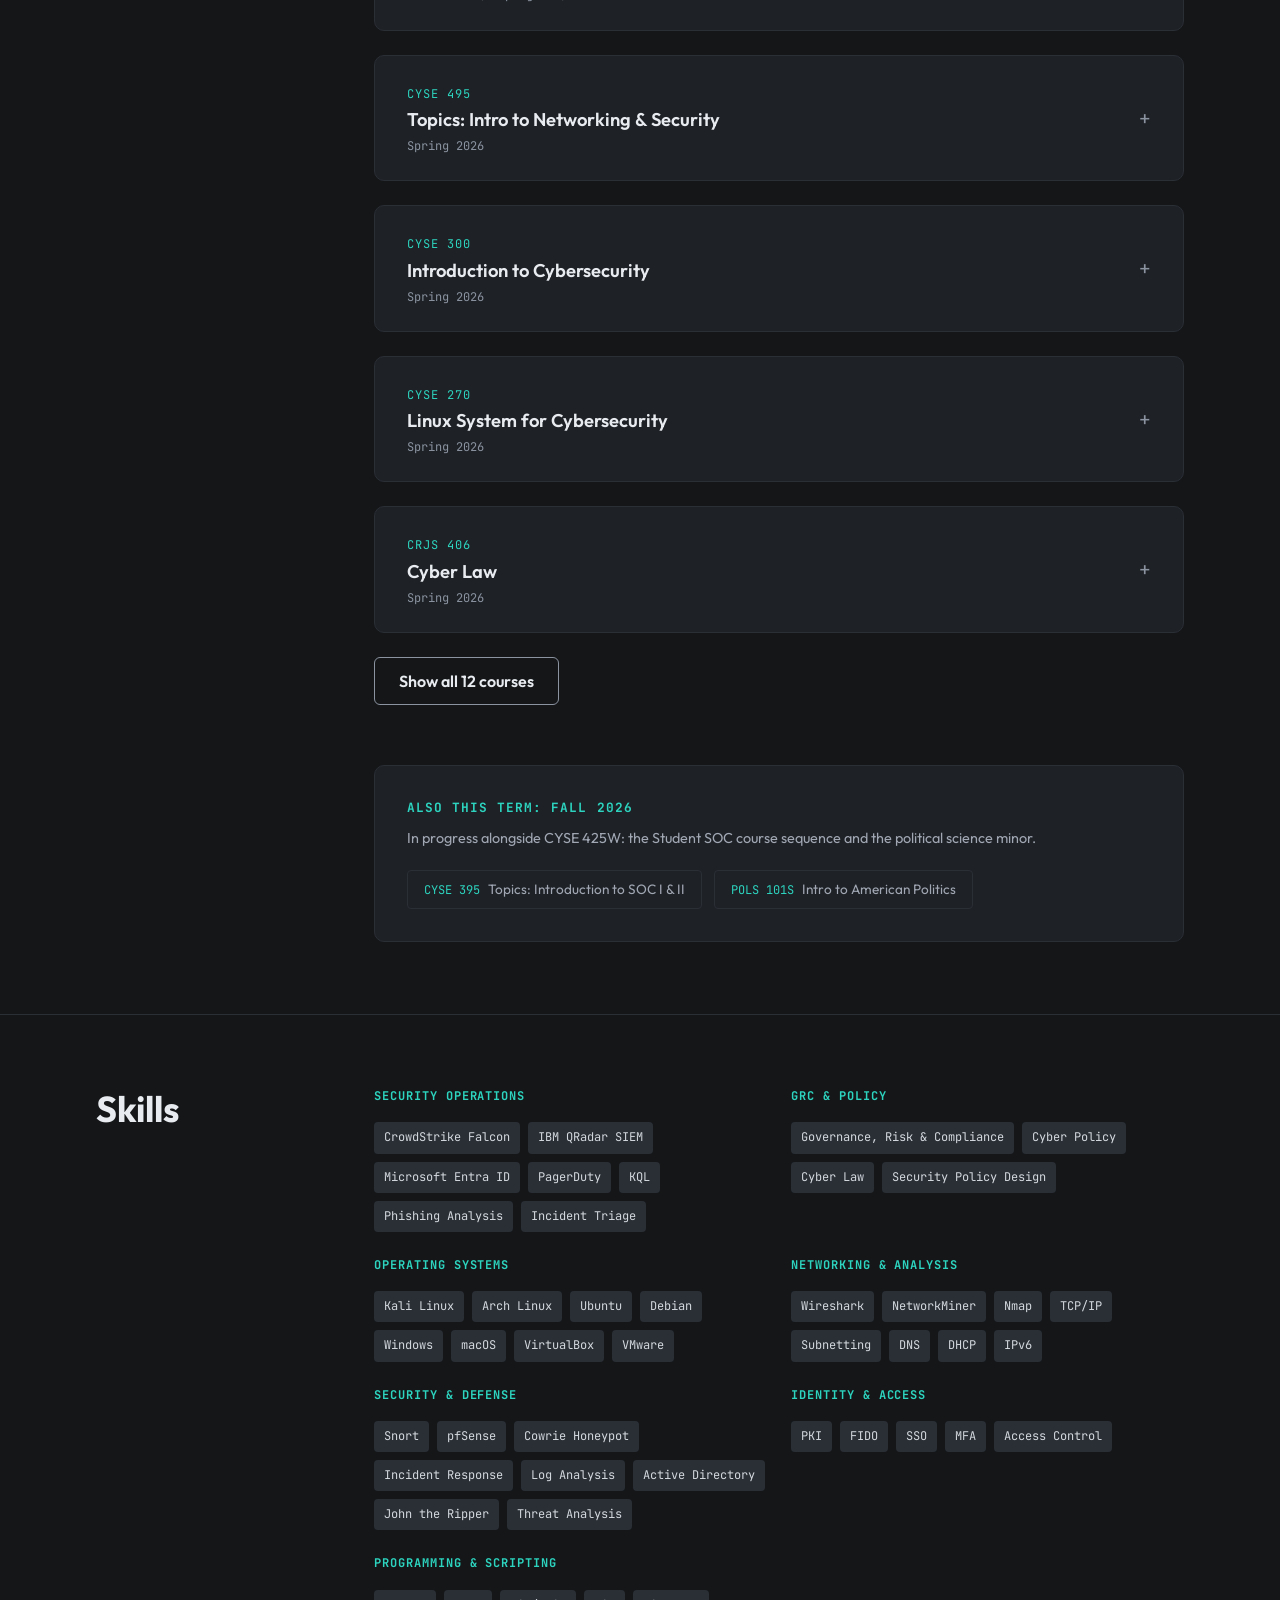
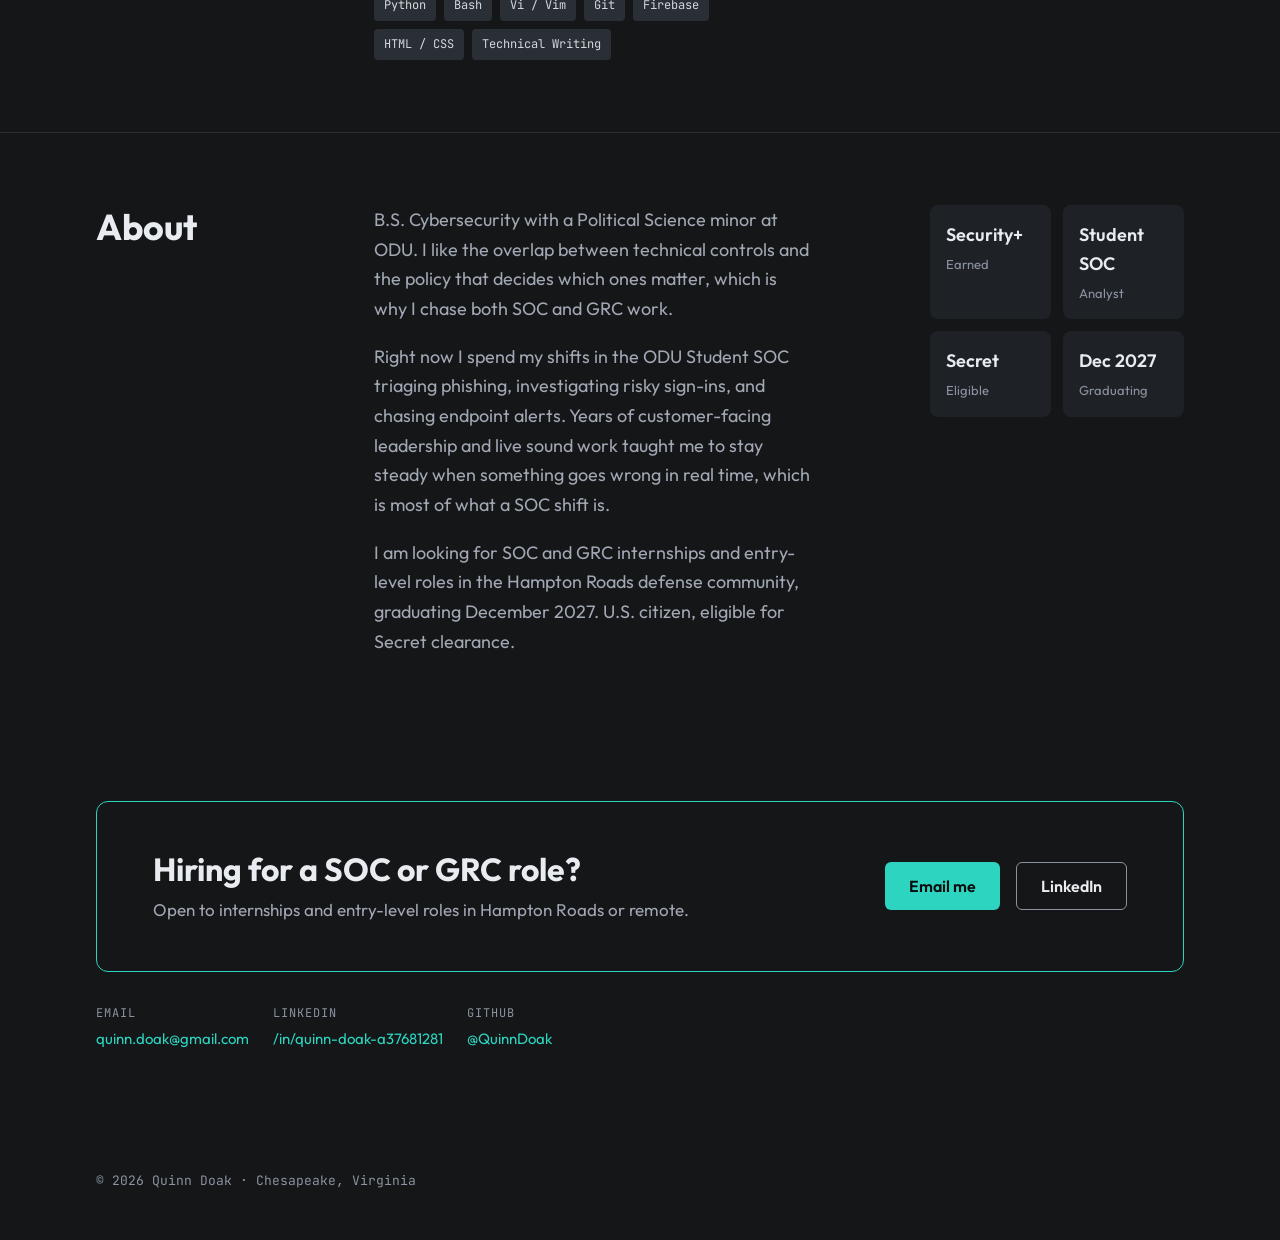
==== commit 82af0cec: "Console redesign: experience, skills, about, contact, footer Experience splits into a featured Stude" ====
--- a/index.html
+++ b/index.html
@@ -99,18 +99,17 @@
     <div class="section-inner hero-inner" id="hero-grid"></div>
   </section>
 
-  <section id="about">
-    <div class="section-header fade-in">
-      <p class="section-label">01 · About Me</p>
-      <h2 class="section-title">Who I Am</h2>
-    </div>
-    <div class="about-grid fade-in" id="about-grid"></div>
-  </section>
-
   <section id="work" class="section">
     <div class="section-inner work-inner">
       <h2 class="section-h2">Selected work</h2>
       <div class="featured-grid" id="projects-grid"></div>
+    </div>
+  </section>
+
+  <section id="experience" class="section">
+    <div class="section-inner split-section">
+      <h2 class="section-h2">Experience</h2>
+      <div class="split-body" id="experience-root"></div>
     </div>
   </section>
 
@@ -124,29 +123,29 @@
     </div>
   </section>
 
-  <section id="skills">
-    <div class="section-header fade-in">
-      <p class="section-label">04 · Skills &amp; Experience</p>
-      <h2 class="section-title">Technical Arsenal</h2>
+  <section id="skills" class="section">
+    <div class="section-inner split-section">
+      <h2 class="section-h2">Skills</h2>
+      <div class="split-body">
+        <div class="skills-container" id="skills-container"></div>
+      </div>
     </div>
-    <div class="skills-container fade-in" id="skills-container"></div>
-    <div class="certifications fade-in" id="certs-root"></div>
-    <div class="certifications coursework fade-in" id="coursework-root"></div>
-    <div class="fade-in" id="experience"></div>
   </section>
 
-  <section id="contact" class="contact-section">
-    <div class="section-header fade-in" style="text-align: center;">
-      <p class="section-label" style="justify-content: center;">05 · Contact</p>
-      <h2 class="section-title">Let's Connect</h2>
-      <p class="section-subtitle">Open to internships, collaborations, and security conversations.</p>
+  <section id="about" class="section">
+    <div class="section-inner about-inner" id="about-grid"></div>
+  </section>
+
+  <section id="contact" class="section section-flush">
+    <div class="section-inner">
+      <div class="contact-callout" id="contact-callout"></div>
+      <div class="contact-links" id="contact-grid"></div>
     </div>
-    <div class="contact-grid fade-in" id="contact-grid"></div>
   </section>
 
 </main>
 
-<footer id="site-footer"></footer>
+<footer class="site-footer" id="site-footer"></footer>
 
 <script src="assets/js/main.js"></script>
 </body>
--- a/assets/css/styles.css
+++ b/assets/css/styles.css
@@ -1,5 +1,5 @@
 /*
- * quinndoak.dev — "Console" redesign
+ * quinndoak.dev: "Console" redesign
  * Tokens per design/HANDOFF.md. Colors, sizes, spacing, and radius always
  * come from the :root variables below; no raw values in component rules.
  */
@@ -100,7 +100,7 @@
 
 img { max-width: 100%; }
 
-/* FOCUS — visible focus ring on every interactive element (never remove) */
+/* FOCUS: visible focus ring on every interactive element (never remove) */
 :focus-visible {
   outline: 2px solid var(--accent);
   outline-offset: 2px;
@@ -375,11 +375,6 @@
 
 .noscript-banner a { color: var(--accent); }
 
-/* ==========================================================================
-   LEGACY STYLES — sections not yet migrated to the Console design.
-   Each block below is deleted when its section is rebuilt.
-   ========================================================================== */
-
 /* HERO */
 .hero-inner {
   display: grid;
@@ -483,40 +478,154 @@
   .status-panel { max-width: none; }
 }
 
-/* LEGACY SECTIONS */
-section:not(.section):not(.hero-section) { padding: 6rem 2rem; max-width: 1100px; margin: 0 auto; }
-.section-header { margin-bottom: 3.5rem; }
-
-.section-label {
+/* EXPERIENCE */
+.exp-card {
+  background: var(--bg-card);
+  border: 1px solid var(--border);
+  border-radius: var(--radius-card);
+  padding: var(--space-card);
+  display: flex;
+  flex-direction: column;
+  gap: 14px;
+}
+
+.exp-card-head {
+  display: flex;
+  justify-content: space-between;
+  align-items: baseline;
+  gap: var(--space-md);
+  flex-wrap: wrap;
+}
+
+.exp-card-title {
+  font-size: var(--fs-h3-sm);
+  font-weight: 600;
+  line-height: 1.25;
+}
+
+.exp-card-date {
+  font-family: var(--font-mono);
+  font-size: 0.8125rem;
+  color: var(--text-secondary);
+  white-space: nowrap;
+}
+
+.exp-card-org { font-size: var(--fs-small); color: var(--text-muted); }
+
+.exp-card-summary {
+  font-size: var(--fs-body);
+  line-height: 1.6;
+  color: var(--text-secondary);
+}
+
+.exp-card-tools { display: flex; flex-wrap: wrap; gap: var(--space-sm); }
+
+.exp-tiles {
+  display: grid;
+  grid-template-columns: repeat(3, minmax(0, 1fr));
+  gap: var(--space-md);
+}
+
+.exp-tile {
+  padding: 20px;
+  border: 1px solid var(--border);
+  border-radius: var(--radius-tile);
+  display: flex;
+  flex-direction: column;
+  gap: 6px;
+}
+
+.exp-tile-role { font-size: var(--fs-body); font-weight: 600; }
+.exp-tile-org { font-size: var(--fs-small); color: var(--text-secondary); }
+.exp-tile-date { font-family: var(--font-mono); font-size: var(--fs-label); color: var(--text-muted); }
+
+.exp-subhead {
+  font-family: var(--font-mono);
+  font-size: var(--fs-label);
+  letter-spacing: 0.08em;
+  text-transform: uppercase;
+  color: var(--text-muted);
+  margin-top: var(--space-sm);
+}
+
+@media (max-width: 1024px) {
+  .exp-tiles { grid-template-columns: repeat(2, minmax(0, 1fr)); }
+}
+
+@media (max-width: 767px) {
+  .exp-tiles { grid-template-columns: 1fr; }
+}
+
+/* SKILLS */
+.skills-container {
+  display: grid;
+  grid-template-columns: repeat(2, minmax(0, 1fr));
+  gap: var(--space-lg);
+}
+
+.skill-category { display: flex; flex-direction: column; gap: var(--space-md); }
+
+.skill-category-title {
   font-family: var(--font-mono);
   font-size: var(--fs-label);
   letter-spacing: 0.08em;
   text-transform: uppercase;
   color: var(--accent);
-  margin-bottom: 0.75rem;
-  display: flex;
-  align-items: center;
-  gap: 0.75rem;
-}
-
-.section-title { font-size: clamp(1.8rem, 4vw, 2.5rem); font-weight: 700; line-height: 1.2; }
-
-.section-subtitle { color: var(--text-secondary); margin-top: 0.75rem; font-size: 1rem; }
-
-/* LEGACY ABOUT */
-.about-grid { display: grid; grid-template-columns: 1fr 1fr; gap: 3rem; align-items: start; }
-.about-text p { color: var(--text-secondary); margin-bottom: 1.25rem; }
-.about-text p.about-note { font-size: 0.85rem; color: var(--text-muted); font-family: var(--font-mono); }
-.about-stats { display: grid; grid-template-columns: 1fr 1fr; gap: 1rem; }
-
-.stat-card {
+}
+
+.skill-chips { display: flex; flex-wrap: wrap; gap: var(--space-sm); }
+
+@media (max-width: 767px) {
+  .skills-container { grid-template-columns: 1fr; }
+}
+
+/* ABOUT */
+.about-inner {
+  display: grid;
+  grid-template-columns: repeat(12, minmax(0, 1fr));
+  column-gap: var(--space-lg);
+  align-items: start;
+}
+
+.about-inner > .section-h2 { grid-column: span 3; }
+
+.about-text {
+  grid-column: 4 / span 5;
+  display: flex;
+  flex-direction: column;
+  gap: 18px;
+  font-size: var(--fs-body-lg);
+  line-height: 1.65;
+  color: var(--text-secondary);
+}
+
+.about-stats {
+  grid-column: 10 / span 3;
+  display: grid;
+  grid-template-columns: repeat(2, minmax(0, 1fr));
+  gap: 12px;
+}
+
+.stat-tile {
+  padding: var(--space-md);
   background: var(--bg-card);
   border-radius: var(--radius-tile);
-  padding: 1rem;
-}
-
-.stat-number { font-size: 1.125rem; font-weight: 600; margin-bottom: 0.25rem; }
+  display: flex;
+  flex-direction: column;
+  gap: 4px;
+}
+
+.stat-number { font-size: var(--fs-body-lg); font-weight: 600; }
 .stat-label { font-size: 0.8125rem; color: var(--text-muted); }
+
+@media (max-width: 1024px) {
+  .about-inner { display: flex; flex-direction: column; gap: var(--space-lg); }
+  .about-stats { max-width: 420px; }
+}
+
+@media (max-width: 767px) {
+  .about-stats { max-width: none; }
+}
 
 /* SECTION HEADINGS AND SPLIT LAYOUT */
 .section-h2 {
@@ -773,144 +882,63 @@
   margin-right: 0.5rem;
 }
 
-/* LEGACY SKILLS */
-.skills-container { display: grid; grid-template-columns: repeat(auto-fit, minmax(260px, 1fr)); gap: 2.5rem; }
-
-.skill-category h3 {
-  font-family: var(--font-mono);
-  font-size: 0.8rem;
+/* CONTACT */
+.section-flush { border-top: none; }
+
+.contact-callout {
+  padding: 48px 56px;
+  border: 1px solid var(--accent);
+  border-radius: var(--radius-cta);
+  display: flex;
+  justify-content: space-between;
+  align-items: center;
+  gap: var(--space-lg);
+  flex-wrap: wrap;
+}
+
+.callout-copy { display: flex; flex-direction: column; gap: var(--space-sm); }
+
+.callout-heading { font-size: 2rem; font-weight: 700; line-height: 1.2; }
+
+.callout-subline { font-size: var(--fs-body); color: var(--text-secondary); }
+
+.callout-actions { display: flex; gap: var(--space-md); flex-wrap: wrap; }
+
+.contact-links {
+  display: flex;
+  flex-wrap: wrap;
+  gap: var(--space-lg);
+  margin-top: 32px;
+}
+
+.contact-link {
+  display: flex;
+  flex-direction: column;
+  gap: 4px;
+  min-height: 44px;
+  text-decoration: none;
+}
+
+.contact-link-label {
+  font-family: var(--font-mono);
+  font-size: var(--fs-label);
   letter-spacing: 0.08em;
   text-transform: uppercase;
-  color: var(--accent);
-  margin-bottom: 1.25rem;
-  padding-bottom: 0.5rem;
-  border-bottom: 1px solid var(--border);
-}
-
-.skill-chips { display: flex; flex-wrap: wrap; gap: 0.5rem; }
-
-.skill-chip {
-  font-family: var(--font-mono);
-  font-size: var(--fs-label);
-  padding: 6px 10px;
-  border-radius: var(--radius-tag);
-  background: var(--tag-bg);
-  color: var(--tag-text);
-}
-
-.certifications {
-  margin-top: 3rem;
-  padding: 2rem;
-  background: var(--bg-card);
-  border: 1px solid var(--border);
-  border-radius: var(--radius-card);
-}
-
-.certifications h3 {
-  font-family: var(--font-mono);
-  font-size: 0.8rem;
-  letter-spacing: 0.08em;
-  text-transform: uppercase;
-  color: var(--accent);
-  margin-bottom: 1rem;
-}
-
-.cert-list { list-style: none; display: flex; flex-wrap: wrap; gap: 0.75rem; }
-
-.cert-list li {
-  font-size: 0.85rem;
-  color: var(--text-secondary);
-  padding: 0.4rem 1rem;
-  border: 1px solid var(--border);
-  border-radius: var(--radius-tag);
-}
-
-.cert-list li .cert-status {
-  font-family: var(--font-mono);
-  font-size: var(--fs-label);
-  text-transform: uppercase;
   color: var(--text-muted);
-  margin-left: 0.5rem;
-}
-
-/* LEGACY TIMELINE */
-.subhead {
-  color: var(--accent);
-  margin-top: 2.5rem;
-  margin-bottom: 1rem;
-  font-family: var(--font-mono);
-  font-size: 0.85rem;
-  letter-spacing: 0.08em;
-  text-transform: uppercase;
-  font-weight: 700;
-}
-
-.timeline { position: relative; padding-left: 2rem; margin-top: 2rem; }
-
-.timeline::before {
-  content: '';
-  position: absolute;
-  left: 0; top: 0; bottom: 0;
-  width: 1px;
-  background: var(--border);
-}
-
-.timeline-item { position: relative; padding-bottom: 2.5rem; }
-
-.timeline-item::before {
-  content: '';
-  position: absolute;
-  left: -2rem; top: 0.35rem;
-  width: 8px; height: 8px;
-  background: var(--accent);
-  border-radius: 50%;
-}
-
-.timeline-date { font-family: var(--font-mono); font-size: var(--fs-label); color: var(--accent); margin-bottom: 0.3rem; }
-.timeline-item h4 { font-size: 1.05rem; font-weight: 600; margin-bottom: 0.2rem; }
-.timeline-item .org { font-size: 0.85rem; color: var(--text-muted); margin-bottom: 0.5rem; }
-.timeline-item p { color: var(--text-secondary); font-size: 0.9rem; }
-
-/* LEGACY CONTACT */
-.contact-section { text-align: center; padding: 6rem 2rem 8rem; }
-
-.contact-grid { display: flex; justify-content: center; gap: 1.5rem; flex-wrap: wrap; margin-top: 2.5rem; }
-
-.contact-card {
-  background: var(--bg-card);
-  border: 1px solid var(--border);
-  border-radius: var(--radius-card);
-  padding: 2rem 2.5rem;
-  text-decoration: none;
-  color: var(--text-primary);
-  min-width: 200px;
-  text-align: center;
-}
-
-.contact-card .label {
-  font-family: var(--font-mono);
-  font-size: var(--fs-label);
-  text-transform: uppercase;
-  letter-spacing: 0.08em;
-  color: var(--text-muted);
-  margin-bottom: 0.3rem;
-}
-
-.contact-card .value { font-size: 0.9rem; color: var(--accent); }
-
-/* LEGACY FADE-IN (removed with the last migrated section) */
-.fade-in { opacity: 0; transform: translateY(30px); transition: opacity 0.6s ease-out, transform 0.6s ease-out; }
-.fade-in.visible { opacity: 1; transform: translateY(0); }
+}
+
+.contact-link-value { font-size: var(--fs-small); color: var(--accent); }
+
+.contact-link:hover .contact-link-value { text-decoration: underline; text-underline-offset: 4px; }
+
+@media (max-width: 767px) {
+  .contact-callout { padding: 32px var(--space-lg); flex-direction: column; align-items: stretch; }
+  .callout-actions { flex-direction: column; }
+  .contact-links { flex-direction: column; gap: var(--space-md); }
+}
 
 /* LEGACY RESPONSIVE */
-@media (max-width: 768px) {
-  .hero-grid { grid-template-columns: 1fr; gap: 2.5rem; text-align: center; }
-  .hero-photo-wrapper { width: 220px; height: 270px; margin: 0 auto; }
-  .hero-photo-col { order: -1; }
-  .hero-actions { justify-content: center; }
-  .about-grid { grid-template-columns: 1fr; }
-  .skills-container { grid-template-columns: 1fr; }
-  section:not(.section):not(.hero-section) { padding: 4rem 1.25rem; }
+@media (max-width: 767px) {
   .course-header { padding: 1.25rem; }
   .course-card.open .course-body { padding: 0 1.25rem 1.5rem; }
 }
@@ -923,5 +951,4 @@
     animation-iteration-count: 1 !important;
     transition-duration: 0.001ms !important;
   }
-  .fade-in { opacity: 1 !important; transform: none !important; }
-}
+}
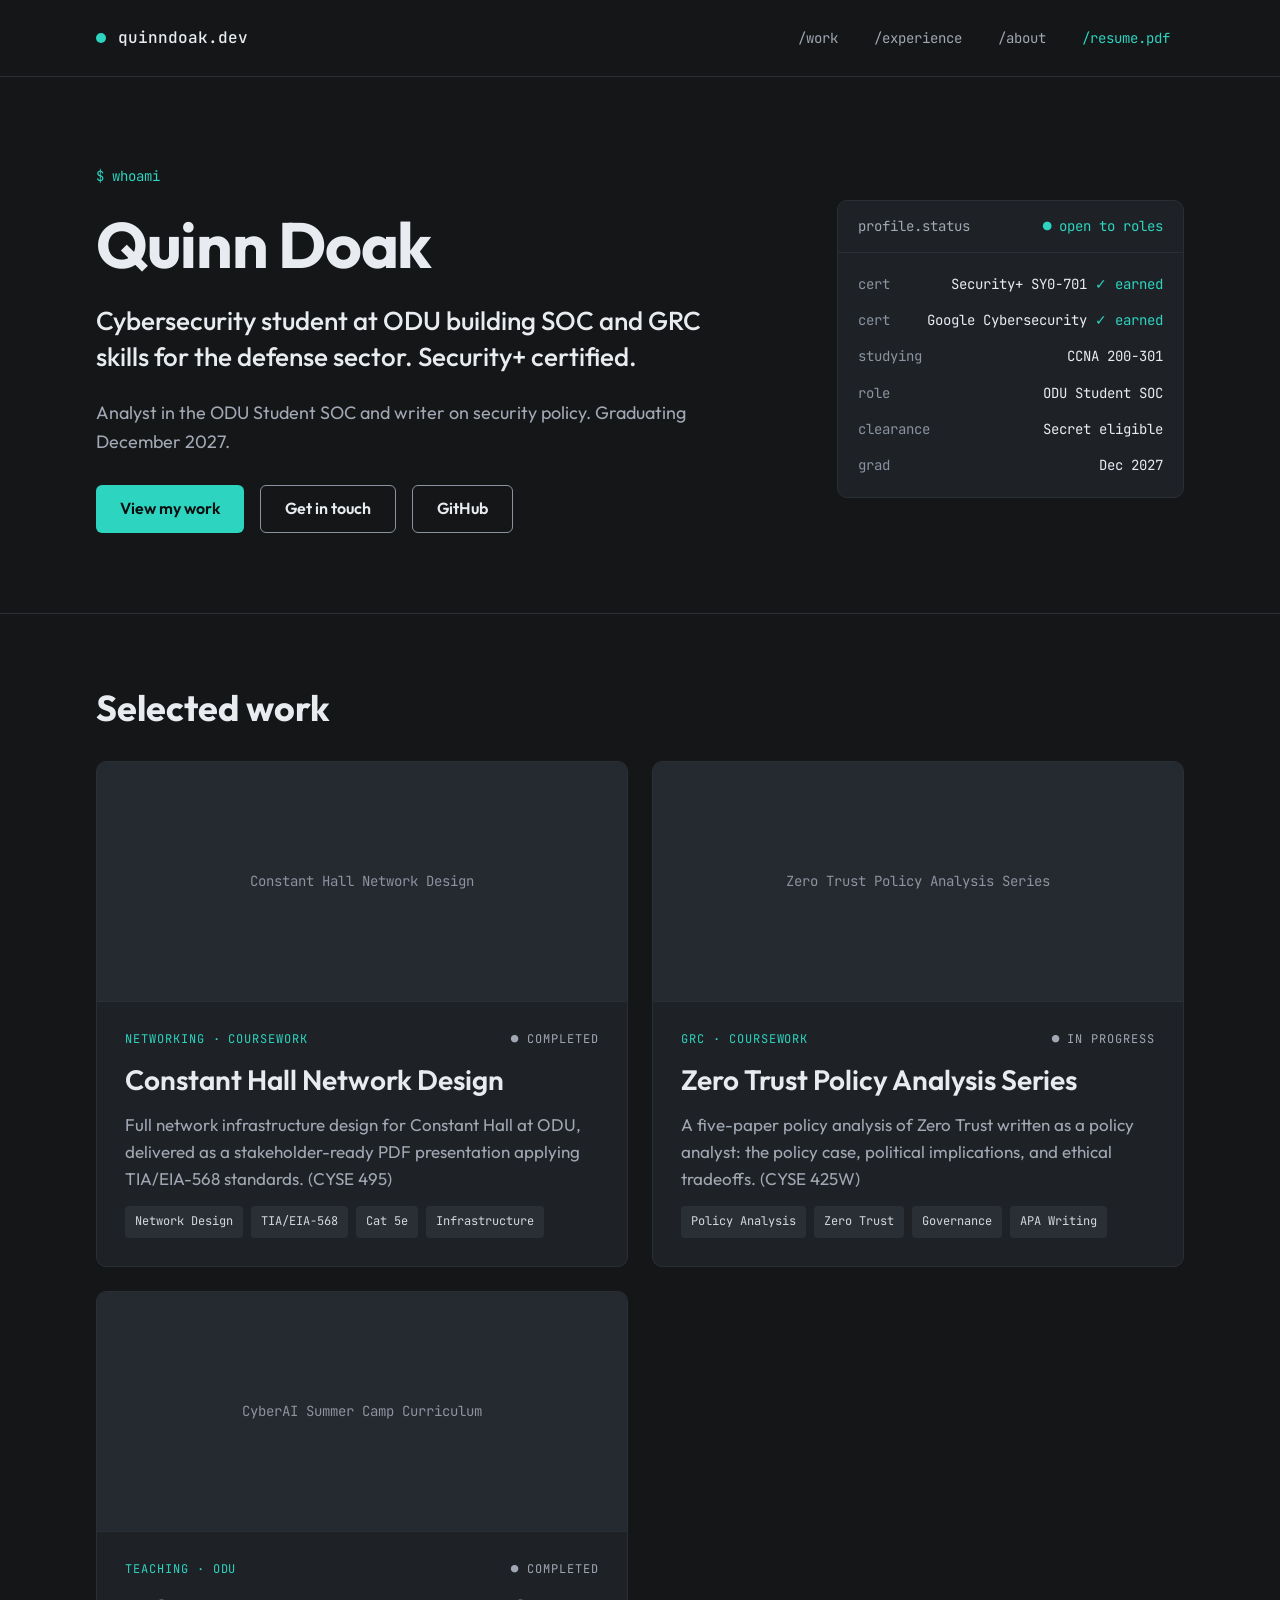
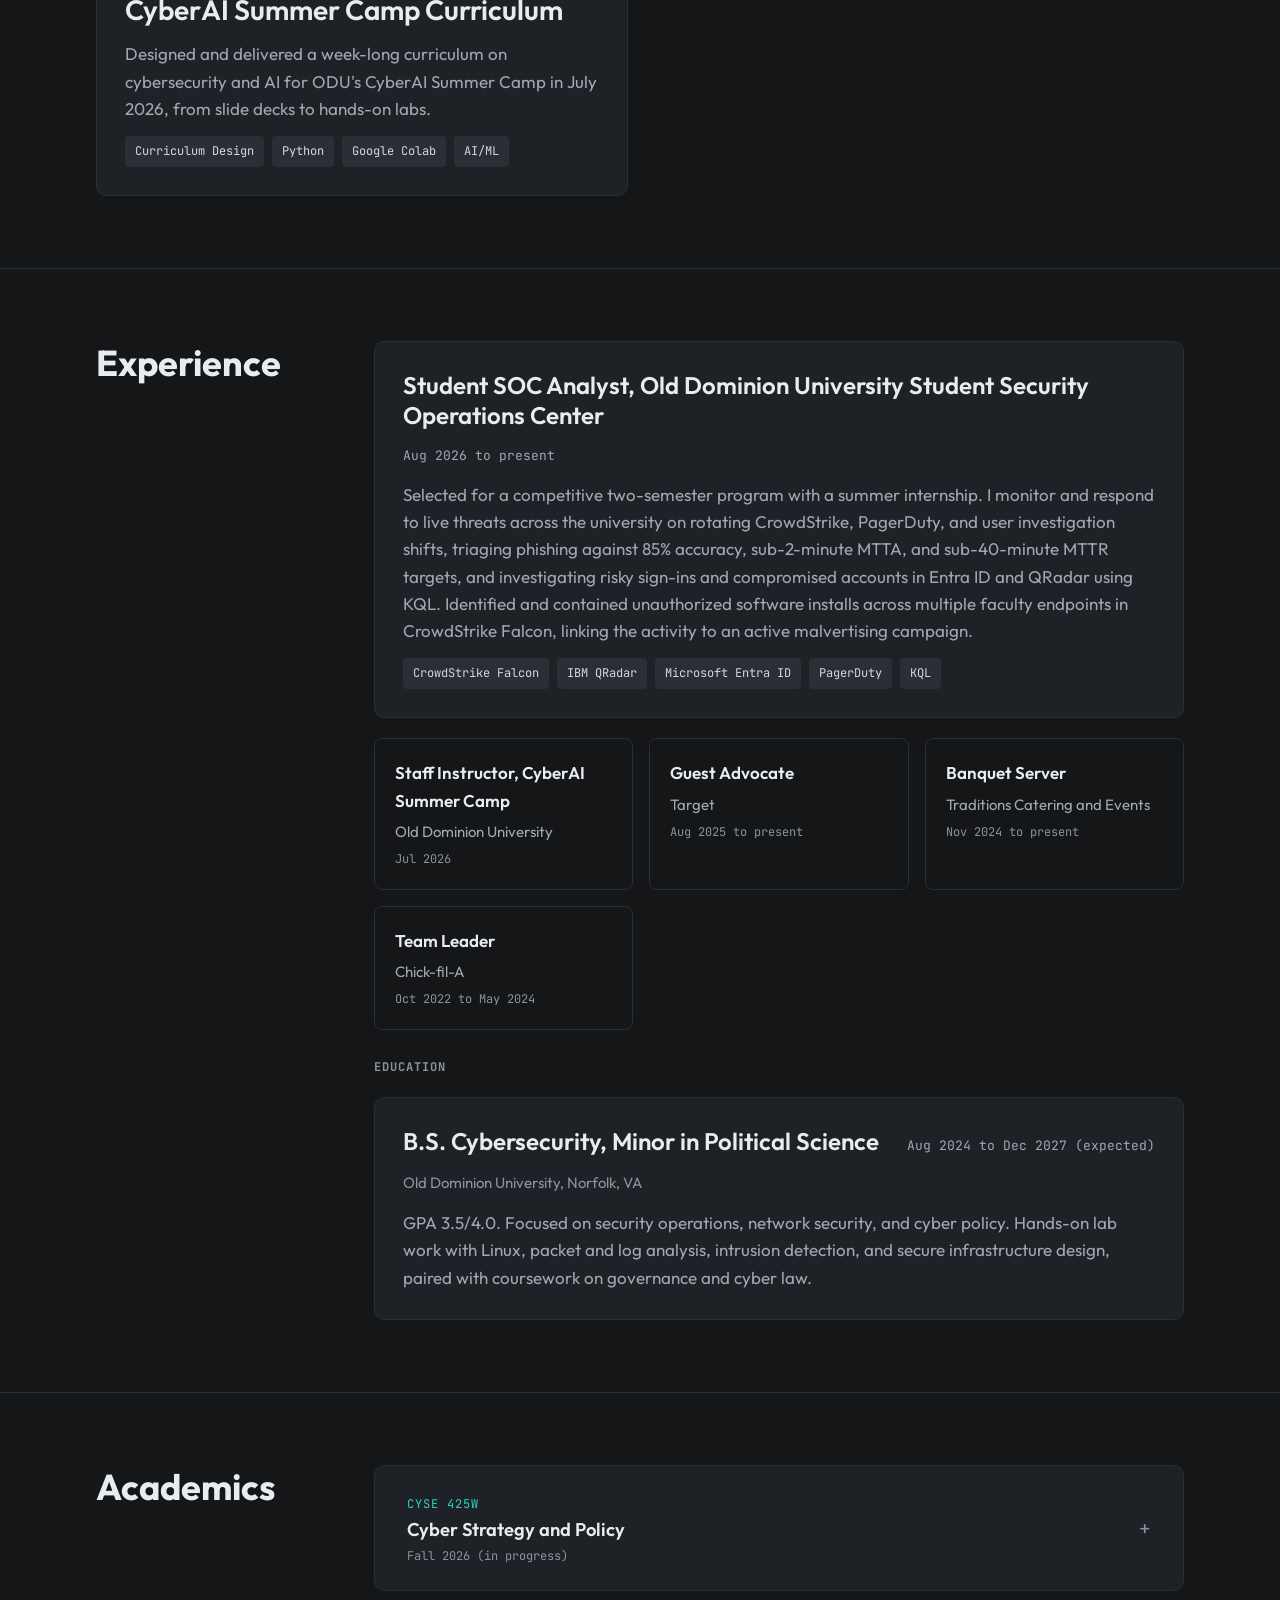
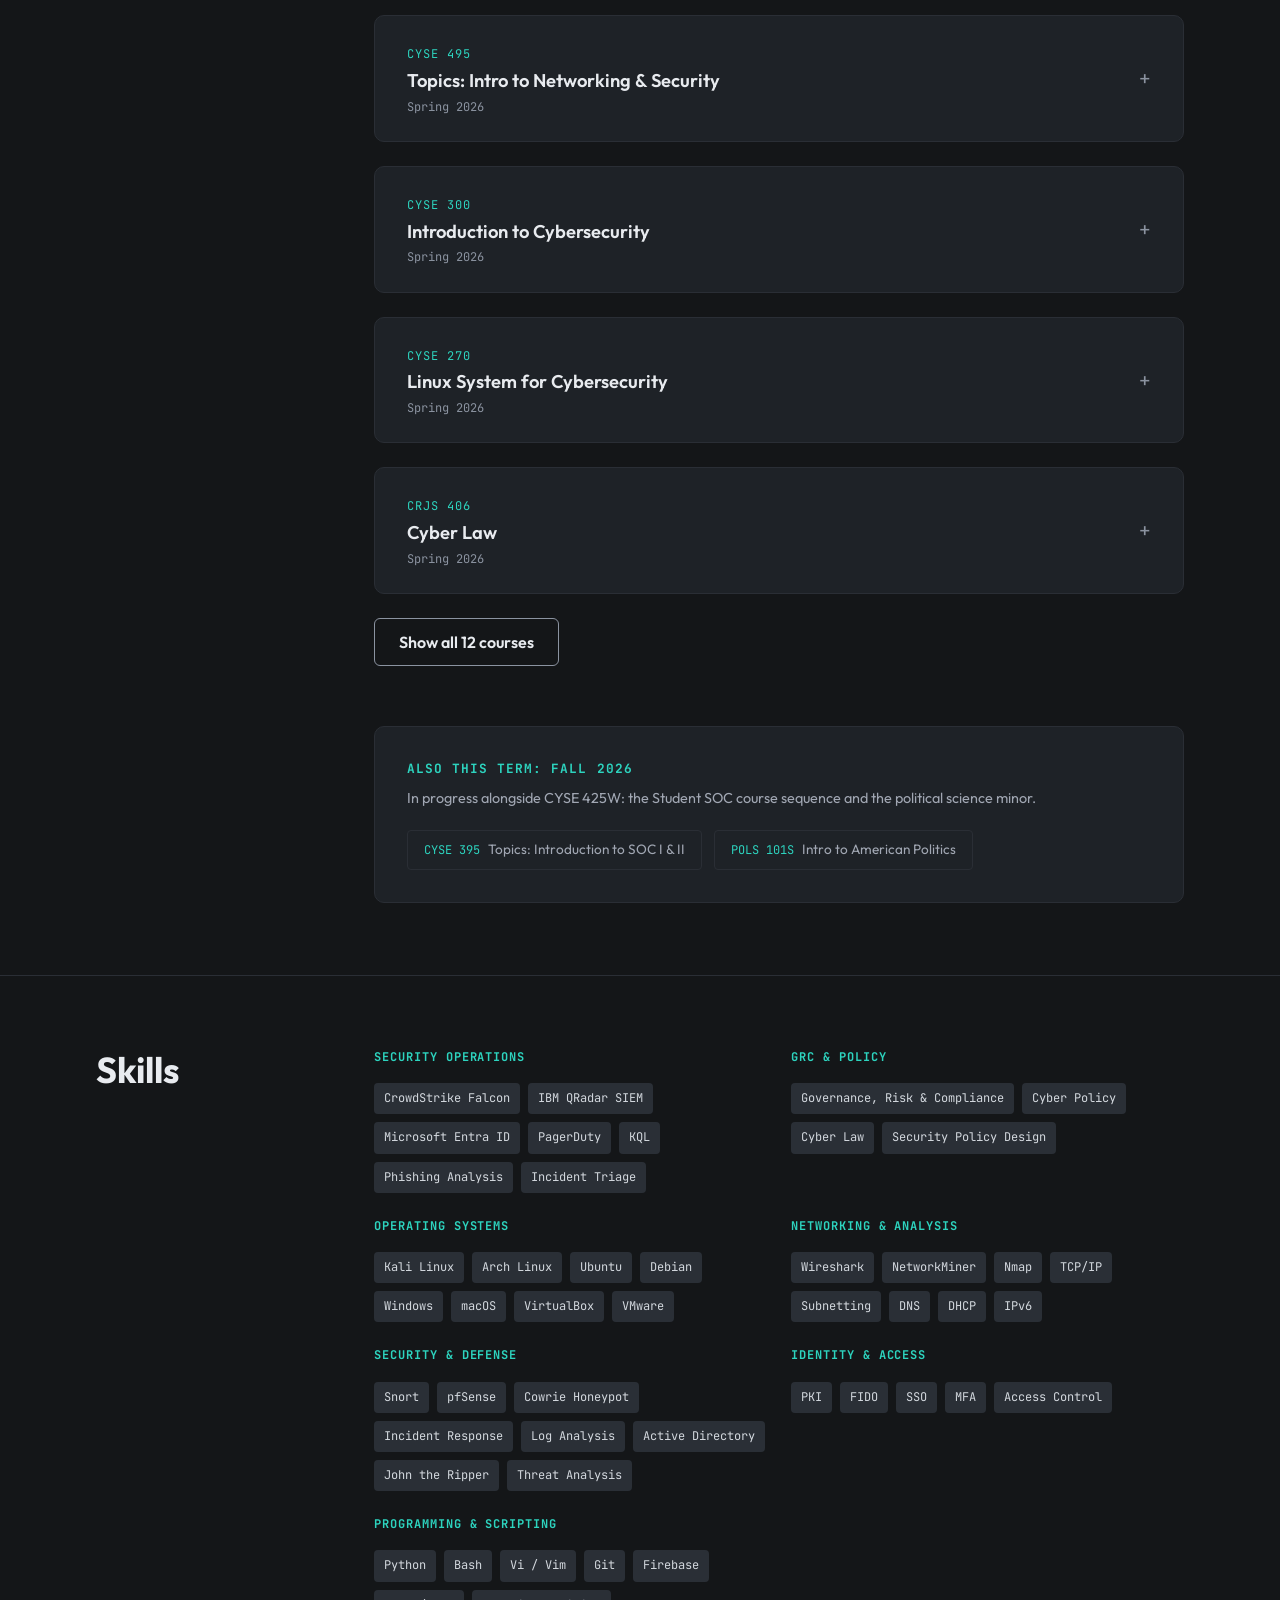
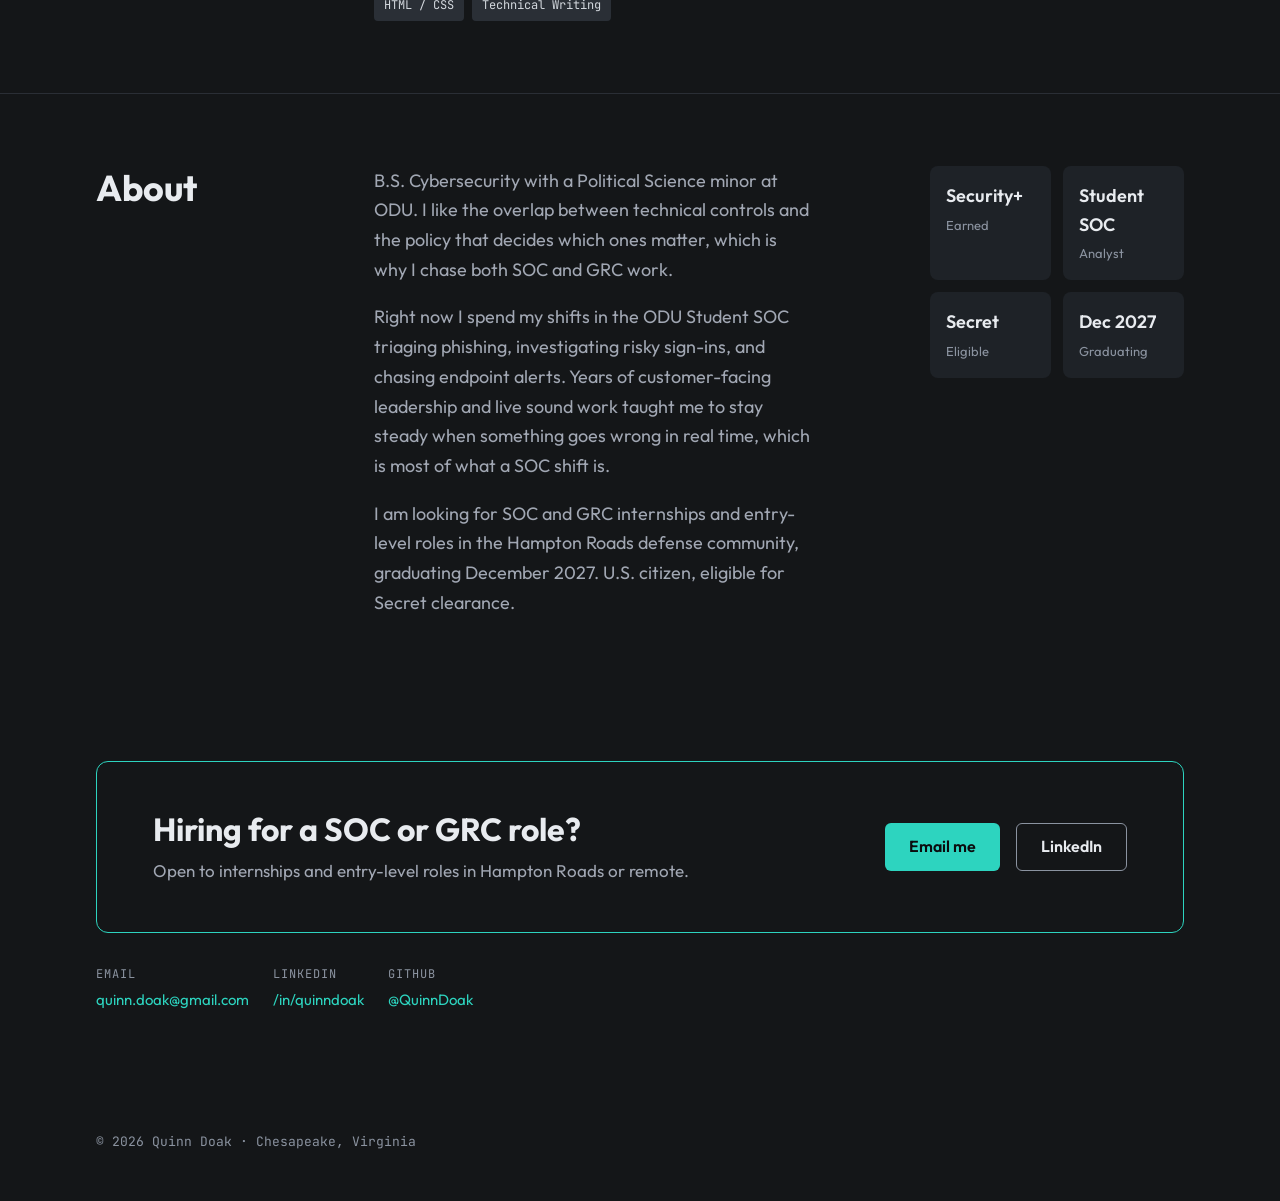
==== commit 9e9ba164: "Update LinkedIn URL, replace resume, drop Volt Typhoon and headshot LinkedIn moves to /in/quinndoak " ====
--- a/index.html
+++ b/index.html
@@ -48,7 +48,7 @@
   "alumniOf": { "@type": "CollegeOrUniversity", "name": "Old Dominion University" },
   "address": { "@type": "PostalAddress", "addressLocality": "Chesapeake", "addressRegion": "VA", "addressCountry": "US" },
   "sameAs": [
-    "https://www.linkedin.com/in/quinn-doak-a37681281/",
+    "https://www.linkedin.com/in/quinndoak/",
     "https://github.com/QuinnDoak"
   ],
   "knowsAbout": [
@@ -88,7 +88,7 @@
     This site renders its content with JavaScript. With it disabled, you can still
     view my <a href="resume.pdf">résumé (PDF)</a>, email me at
     <a href="mailto:quinn.doak@gmail.com">quinn.doak@gmail.com</a>, or find me on
-    <a href="https://www.linkedin.com/in/quinn-doak-a37681281/">LinkedIn</a> and
+    <a href="https://www.linkedin.com/in/quinndoak/">LinkedIn</a> and
     <a href="https://github.com/QuinnDoak">GitHub</a>.
   </div>
 </noscript>
@@ -147,6 +147,7 @@
 
 <footer class="site-footer" id="site-footer"></footer>
 
+<script src="assets/js/nav.js"></script>
 <script src="assets/js/main.js"></script>
 </body>
 </html>
--- a/assets/css/styles.css
+++ b/assets/css/styles.css
@@ -121,6 +121,9 @@
   left: 1rem;
   top: -4rem;
   z-index: 2000;
+  display: inline-flex;
+  align-items: center;
+  min-height: 44px;
   padding: 0.75rem 1.25rem;
   background: var(--accent);
   color: var(--on-accent);
@@ -937,11 +940,281 @@
   .contact-links { flex-direction: column; gap: var(--space-md); }
 }
 
-/* LEGACY RESPONSIVE */
 @media (max-width: 767px) {
   .course-header { padding: 1.25rem; }
   .course-card.open .course-body { padding: 0 1.25rem 1.5rem; }
 }
+
+/* ==========================================================================
+   CASE STUDY PAGES
+   ========================================================================== */
+
+.cs-hero {
+  border-bottom: 1px solid var(--border);
+}
+
+.cs-hero-inner {
+  max-width: var(--content-max);
+  margin: 0 auto;
+  padding: 64px var(--space-gutter) 56px;
+  display: flex;
+  flex-direction: column;
+  gap: var(--space-lg);
+}
+
+.cs-back {
+  display: inline-flex;
+  align-items: center;
+  min-height: 44px;
+  font-family: var(--font-mono);
+  font-size: var(--fs-mono);
+  color: var(--text-secondary);
+  text-decoration: none;
+  align-self: flex-start;
+}
+
+.cs-back:hover { color: var(--text-primary); }
+
+.cs-eyebrow {
+  font-family: var(--font-mono);
+  font-size: 0.8125rem;
+  letter-spacing: 0.08em;
+  text-transform: uppercase;
+  color: var(--accent);
+}
+
+.cs-title {
+  font-size: var(--fs-case-title);
+  font-weight: 700;
+  letter-spacing: -0.02em;
+  line-height: 1.05;
+}
+
+.cs-summary {
+  font-size: 1.375rem;
+  line-height: 1.5;
+  color: var(--text-secondary);
+  max-width: 820px;
+}
+
+.cs-glance {
+  display: grid;
+  grid-template-columns: repeat(4, minmax(0, 1fr));
+  gap: var(--space-md);
+  padding-top: var(--space-md);
+}
+
+.cs-glance-tile {
+  background: var(--bg-card);
+  border: 1px solid var(--border);
+  border-radius: var(--radius-tile);
+  padding: 18px;
+  display: flex;
+  flex-direction: column;
+  gap: 6px;
+}
+
+.cs-glance-key {
+  font-family: var(--font-mono);
+  font-size: var(--fs-label);
+  color: var(--text-muted);
+}
+
+.cs-glance-value { font-size: var(--fs-body); font-weight: 500; }
+
+@media (max-width: 1024px) {
+  .cs-glance { grid-template-columns: repeat(2, minmax(0, 1fr)); }
+}
+
+@media (max-width: 767px) {
+  .cs-glance { grid-template-columns: 1fr; }
+}
+
+/* Body: sticky TOC plus article */
+.cs-body {
+  max-width: var(--content-max);
+  margin: 0 auto;
+  padding: 64px var(--space-gutter);
+  display: grid;
+  grid-template-columns: repeat(12, minmax(0, 1fr));
+  column-gap: var(--space-lg);
+}
+
+.cs-toc {
+  grid-column: span 3;
+  position: sticky;
+  top: var(--space-lg);
+  align-self: start;
+  display: flex;
+  flex-direction: column;
+  gap: 4px;
+  font-family: var(--font-mono);
+  font-size: var(--fs-mono);
+}
+
+.cs-toc-label {
+  font-size: var(--fs-label);
+  letter-spacing: 0.08em;
+  text-transform: uppercase;
+  color: var(--text-muted);
+  padding-bottom: 12px;
+}
+
+.cs-toc a {
+  display: flex;
+  align-items: center;
+  min-height: 44px;
+  padding-left: 14px;
+  border-left: 2px solid var(--border);
+  color: var(--text-secondary);
+  text-decoration: none;
+  transition: color 0.15s ease-out, border-color 0.15s ease-out;
+}
+
+.cs-toc a:hover { color: var(--text-primary); }
+
+.cs-toc a.active {
+  border-left-color: var(--accent);
+  color: var(--text-primary);
+}
+
+@media (max-width: 1024px) {
+  .cs-body { display: block; padding-top: 48px; }
+  .cs-toc { display: none; }
+}
+
+.cs-article {
+  grid-column: 4 / span 7;
+  display: flex;
+  flex-direction: column;
+  gap: 56px;
+  font-size: var(--fs-body-lg);
+  line-height: 1.7;
+  color: var(--text-secondary);
+}
+
+@media (max-width: 1024px) {
+  .cs-article { grid-column: auto; gap: 40px; }
+}
+
+.cs-section {
+  display: flex;
+  flex-direction: column;
+  gap: var(--space-md);
+  scroll-margin-top: var(--space-lg);
+}
+
+.cs-section h2 {
+  font-size: 1.875rem;
+  font-weight: 600;
+  line-height: 1.25;
+  color: var(--text-primary);
+}
+
+.cs-figure { display: flex; flex-direction: column; gap: 10px; margin: var(--space-sm) 0; }
+
+.cs-figure img {
+  width: 100%;
+  height: auto;
+  display: block;
+  background: var(--bg-card);
+  border: 1px solid var(--border);
+  border-radius: var(--radius-card);
+}
+
+.cs-figure figcaption { font-size: var(--fs-mono); color: var(--text-secondary); }
+
+.cs-code {
+  margin: 0;
+  padding: 20px var(--space-lg);
+  background: var(--code-bg);
+  border: 1px solid var(--border);
+  border-radius: var(--radius-tile);
+  overflow-x: auto;
+}
+
+.cs-code code {
+  font-family: var(--font-mono);
+  font-size: var(--fs-mono);
+  line-height: 1.6;
+  color: var(--tag-text);
+  white-space: pre-wrap;
+  word-break: break-word;
+}
+
+.cs-metrics {
+  display: grid;
+  grid-template-columns: repeat(3, minmax(0, 1fr));
+  gap: var(--space-md);
+}
+
+@media (max-width: 767px) {
+  .cs-metrics { grid-template-columns: 1fr; }
+}
+
+.cs-metric {
+  background: var(--bg-card);
+  border: 1px solid var(--border);
+  border-radius: var(--radius-tile);
+  padding: 20px;
+  display: flex;
+  flex-direction: column;
+  gap: 4px;
+}
+
+.cs-metric-value { font-size: 1.875rem; font-weight: 700; color: var(--accent); line-height: 1.1; }
+.cs-metric-label { font-size: var(--fs-small); color: var(--text-secondary); }
+
+.cs-callout {
+  background: var(--bg-card);
+  border: 1px solid var(--border);
+  border-radius: var(--radius-card);
+  padding: var(--space-card);
+  display: flex;
+  flex-direction: column;
+  gap: var(--space-md);
+  scroll-margin-top: var(--space-lg);
+}
+
+.cs-callout h2 { font-size: var(--fs-h3-sm); font-weight: 600; color: var(--text-primary); }
+
+.cs-actions { display: flex; gap: var(--space-md); flex-wrap: wrap; }
+
+@media (max-width: 767px) {
+  .cs-actions { flex-direction: column; }
+}
+
+.cs-next {
+  max-width: var(--content-max);
+  margin: 0 auto;
+  padding: 32px var(--space-gutter);
+  border-top: 1px solid var(--border);
+  display: flex;
+  justify-content: space-between;
+  align-items: center;
+  gap: var(--space-md);
+  flex-wrap: wrap;
+}
+
+.cs-next-label {
+  font-family: var(--font-mono);
+  font-size: 0.8125rem;
+  letter-spacing: 0.08em;
+  text-transform: uppercase;
+  color: var(--text-muted);
+}
+
+.cs-next-link {
+  display: inline-flex;
+  align-items: center;
+  min-height: 44px;
+  font-size: var(--fs-h3-sm);
+  font-weight: 600;
+  color: var(--text-primary);
+  text-decoration: none;
+}
+
+.cs-next-link:hover { text-decoration: underline; text-underline-offset: 4px; }
 
 /* REDUCED MOTION (never remove) */
 @media (prefers-reduced-motion: reduce) {
